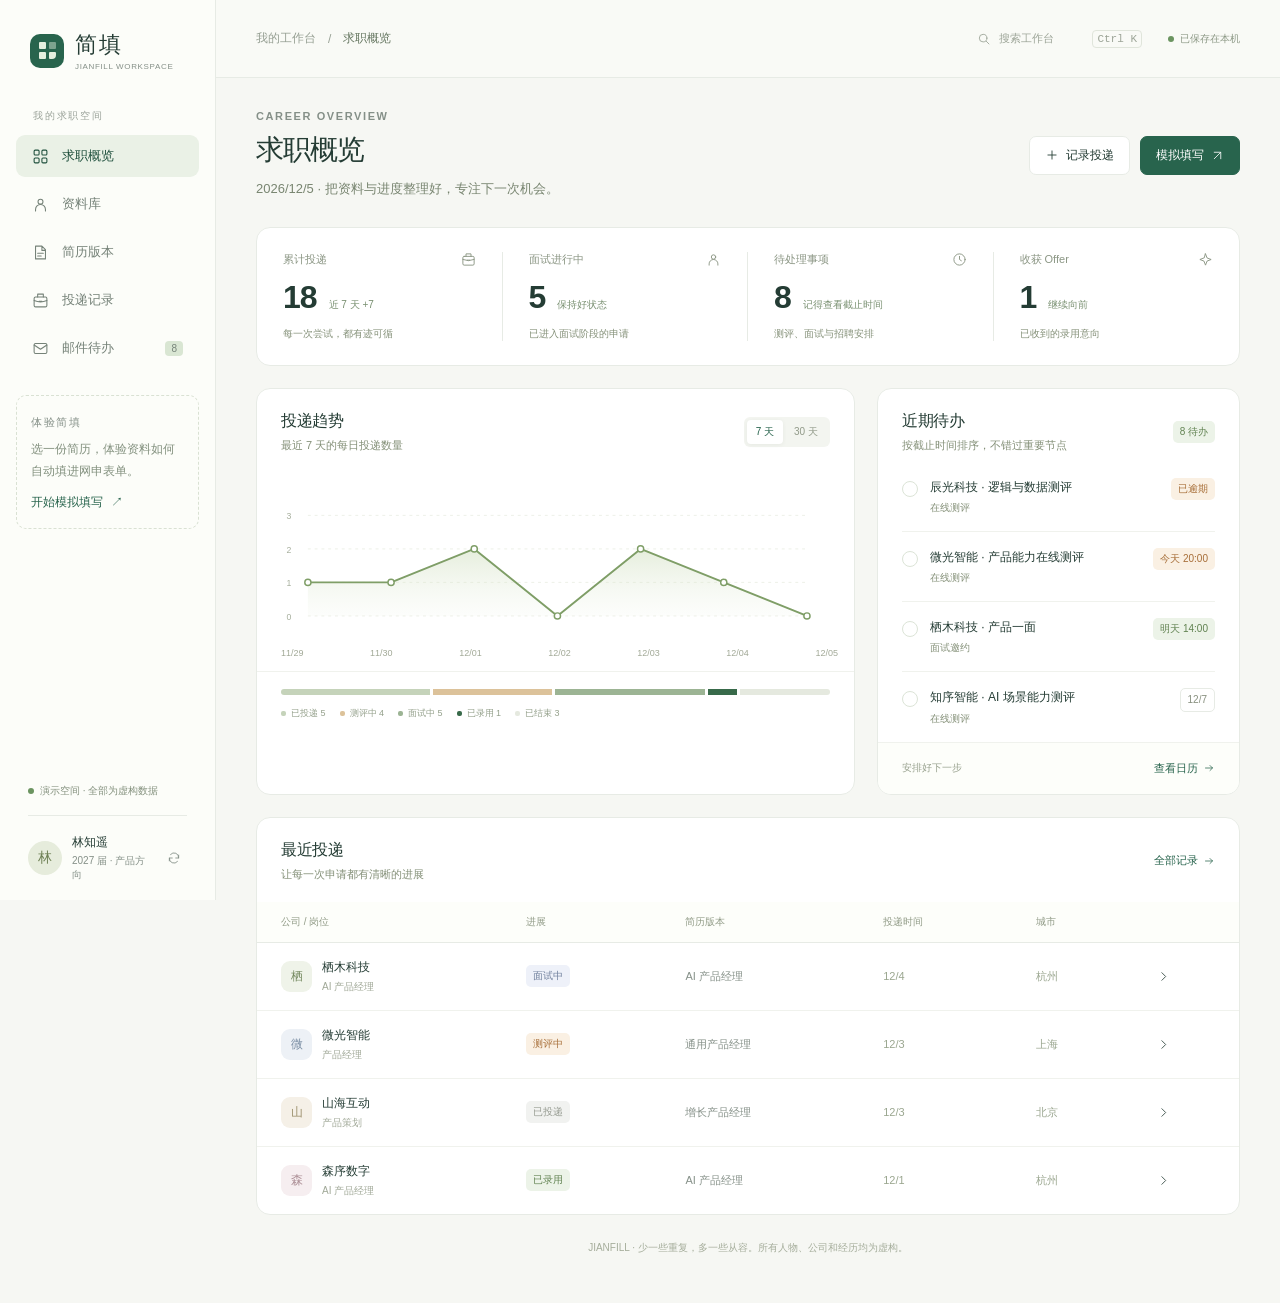
==== submission/index.html @ ad4cc91a "feat: add standalone mock job-search workspace" ====
<!doctype html>
<html lang="zh-CN">
<head>
<meta charset="utf-8">
<meta name="viewport" content="width=device-width, initial-scale=1">
<meta name="description" content="简填 · 求职工作台。独立运行的交互演示，内置虚构资料、简历版本、投递记录与邮件日历。">
<meta name="color-scheme" content="light">
<title>简填 · 求职工作台</title>
<style>
:root{--bg:#f6f7f3;--paper:#fff;--ink:#243c34;--muted:#859088;--line:#e7ebe5;--green:#28644d;--green-dark:#1d4e3b;--pale:#edf3ec;--orange:#a76e38;--orange-bg:#faf0e3;--red:#a35f53;--shadow:0 16px 64px #233d3210;--radius:14px;font-family:Inter,"Segoe UI","PingFang SC","Microsoft YaHei",sans-serif;color:var(--ink);font-size:14px;font-synthesis:none}
*{box-sizing:border-box}body{margin:0;background:var(--bg)}button,input,select,textarea{font:inherit;color:inherit}button,a,input,select,textarea{-webkit-tap-highlight-color:transparent}button{cursor:pointer}button:disabled{cursor:default;opacity:.5}button{border:0;background:none}a{color:var(--green)}button,input,select,textarea,a{outline-offset:4px}button:focus-visible,a:focus-visible{outline:2px solid var(--green)}input:focus,select:focus,textarea:focus{outline:2px solid #28644d30;border-color:var(--green)}input,textarea{min-width:0}svg{display:block;flex-shrink:0}button svg{pointer-events:none}::selection{background:#c9ddcd}button{transition:background .16s,color .16s,transform .16s}button:active:not(:disabled){transform:translateY(1px)}[hidden]{display:none!important}h1,h2,h3,p{margin:0}h1{font-size:28px;line-height:1.4;font-weight:650;letter-spacing:-1px}h2{font-size:16px;font-weight:650;letter-spacing:-.3px}h3{font-size:14px;font-weight:600}small{font-size:12px}.muted{color:var(--muted)}.mono{font-variant-numeric:tabular-nums}.flex{display:flex;align-items:center;gap:10px}.between{display:flex;align-items:center;justify-content:space-between;gap:16px}.stack{display:grid;gap:18px}.grow{flex:1;min-width:0}.truncate{overflow:hidden;text-overflow:ellipsis;white-space:nowrap}.eyebrow{font-size:11px;letter-spacing:1.6px;color:var(--muted);font-weight:600}.subcopy{font-size:13px;color:var(--muted);margin-top:8px;line-height:1.8}.sr-only{position:absolute;width:1px;height:1px;margin:-1px;padding:0;clip:rect(0,0,0,0);overflow:hidden;white-space:nowrap}.app{display:grid;grid-template-columns:216px minmax(0,1fr);min-height:100vh}
.sidebar{position:sticky;top:0;height:100vh;background:#fcfdf9;border-right:1px solid var(--line);padding:30px 16px 18px;display:flex;flex-direction:column;z-index:30}.brand{display:flex;align-items:center;gap:11px;padding:0 14px;color:var(--ink);text-decoration:none}.brandmark{height:34px;width:34px;border-radius:10px;display:grid;grid-template-columns:repeat(2,7px);grid-template-rows:repeat(2,7px);place-content:center;gap:3px;background:var(--green)}.brandmark i{border-radius:1px;background:#e5efdf}.brandmark i:nth-child(2){opacity:.45}.brandmark i:last-child{border-radius:1px 1px 4px 1px}.brand strong{font-size:22px;letter-spacing:2px}.brand small{font-size:10px;letter-spacing:1px;display:block;color:var(--muted);margin-top:2px}.workspace-label{padding:38px 17px 12px;font-size:10px;letter-spacing:1.8px;color:#9aA299}.nav{display:grid;gap:6px}.nav button{display:flex;align-items:center;gap:13px;padding:12px 16px;border-radius:9px;text-align:left;width:100%;color:#758278;font-size:13px}.nav button:hover{background:#f0f3ed;color:var(--ink)}.nav button.active{background:#eaf1e6;color:var(--green-dark);font-weight:600}.nav button .nav-count{margin-left:auto;font-size:10px;background:#d9e6d3;padding:2px 6px;border-radius:4px}.sidebar-demo{margin-top:26px;padding:17px 14px;border:1px dashed #d9e1d3;border-radius:10px}.sidebar-demo p{font-size:12px;line-height:1.8;color:#83917f;margin:9px 0 12px}.sidebar-demo button{font-size:12px;font-weight:600;padding:0;display:flex;align-items:center;gap:8px;color:var(--green)}.sidebar-foot{margin-top:auto;padding:24px 12px 0}.demo-label{font-size:10px;color:#84917e;display:flex;align-items:center;gap:6px}.dot{display:inline-block;width:6px;height:6px;border-radius:50%;background:#6b9460}.user{display:flex;align-items:center;gap:10px;padding-top:18px;margin-top:17px;border-top:1px solid var(--line)}.avatar{display:grid;place-items:center;background:#e6ecdc;color:#6e8054;font-weight:600;width:34px;height:34px;border-radius:50%;flex-shrink:0}.user strong{font-size:12px;display:block}.user small{font-size:10px;display:block;color:var(--muted);margin-top:3px}.reset-btn{color:var(--muted);padding:6px;margin-left:auto}
.main{min-width:0}.topbar{height:78px;border-bottom:1px solid var(--line);display:flex;align-items:center;justify-content:space-between;padding:0 40px;gap:20px;background:#fbfcf8aa}.breadcrumb{font-size:12px;color:#97a094;display:flex;gap:12px;align-items:center}.breadcrumb b{font-weight:500;color:#657660}.top-actions{display:flex;align-items:center;gap:20px}.search-trigger{display:flex;align-items:center;gap:8px;color:#9ca497;font-size:11px}.search-trigger kbd{border:1px solid #e0e5db;border-radius:4px;font:10px inherit;padding:2px 4px;margin-left:30px}.save-indicator{color:#8c9885;font-size:10px;display:flex;gap:6px;align-items:center}.mobile-menu{display:none;padding:7px}.content{max-width:1390px;margin:auto;padding:32px 40px 48px;min-width:0}.page-head{margin-bottom:26px}.page-head .eyebrow{margin-bottom:8px}.head-actions{display:flex;align-items:center;gap:10px;flex-wrap:wrap}.btn{display:inline-flex;align-items:center;justify-content:center;gap:7px;border:1px solid var(--line);border-radius:7px;padding:10px 15px;background:#fff;font-size:12px;font-weight:500;white-space:nowrap;line-height:1.4}.btn:hover{background:#f0f4ed;border-color:#d3decd}.btn.primary{background:var(--green);color:#fff;border-color:var(--green)}.btn.primary:hover{background:var(--green-dark)}.btn.soft{background:var(--pale);border-color:transparent;color:var(--green)}.btn.small{padding:7px 10px;font-size:11px}.btn.danger{color:var(--red)}.text-btn{font-size:11px;color:var(--green);display:inline-flex;align-items:center;gap:5px;padding:5px 0}.icon-btn{display:inline-flex;align-items:center;justify-content:center;width:30px;height:30px;border:1px solid var(--line);border-radius:7px;color:#869180;background:var(--paper)}.icon-btn:hover{background:var(--pale);color:var(--green)}.panel{background:var(--paper);border:1px solid var(--line);border-radius:var(--radius);min-width:0;overflow:hidden}.panel-head{display:flex;align-items:center;justify-content:space-between;gap:15px;padding:22px 24px 0}.panel-head p{font-size:11px;color:var(--muted);margin-top:6px}.section-label{font-size:11px;color:var(--muted);margin-bottom:10px}.badge{display:inline-flex;align-items:center;gap:5px;border-radius:5px;padding:4px 7px;font-size:10px;line-height:1.4;white-space:nowrap;background:#f1f3ef;color:#88907f}.badge.green{background:#ecf3e8;color:#618251}.badge.orange{background:var(--orange-bg);color:var(--orange)}.badge.blue{background:#eef1f9;color:#6e7e9b}.badge.gray{background:#f1f2f0;color:#969b91}.badge.outline{border:1px solid var(--line);background:transparent}.company-icon{width:31px;height:31px;display:grid;place-items:center;background:#eff3e9;border-radius:9px;font-size:12px;color:#71865c;flex-shrink:0;font-weight:600}.company-icon.blue{background:#edf1f6;color:#798da3}.company-icon.sand{background:#f5f0e7;color:#9d916e}.company-icon.pink{background:#f6eef0;color:#ab8d94}
.stats{display:grid;grid-template-columns:repeat(4,1fr);background:#fff;border:1px solid var(--line);border-radius:var(--radius);padding:24px 0;margin-bottom:22px}.stat{padding:0 26px;border-right:1px solid var(--line)}.stat:last-child{border:0}.stat{text-align:left}.stat:hover{background:#fafcf6}.stat-top{display:flex;justify-content:space-between;color:#8b9684;font-size:11px;align-items:center}.stat-value{display:flex;gap:12px;align-items:baseline;margin:13px 0 9px}.stat-value strong{font-size:32px;font-weight:550;letter-spacing:-1px;line-height:1.1;font-variant-numeric:tabular-nums}.stat-value span{font-size:10px;color:#7a9172}.stat-foot{font-size:10px;color:#9ba493}.dashboard-grid{display:grid;grid-template-columns:minmax(0,1.65fr) minmax(270px,1fr);gap:22px;margin-bottom:22px}.segmented{display:inline-flex;background:#f3f5f0;border-radius:6px;padding:3px;gap:2px}.segmented button{border-radius:4px;padding:5px 9px;font-size:10px;color:#919a89;display:flex;align-items:center;justify-content:center;gap:5px}.segmented button.active{background:#fff;color:var(--green);box-shadow:0 1px 4px #283f3010}.chart{padding:10px 18px 0;position:relative}.chart svg{width:100%;height:185px;overflow:visible}.chart-labels{display:flex;justify-content:space-between;font-size:9px;color:#a1a896;padding:0 16px 13px 24px}.pipeline{padding:17px 24px 20px;border-top:1px solid #f0f2ed}.pipeline-track{height:6px;display:flex;gap:3px;margin-bottom:12px;border-radius:4px;overflow:hidden}.pipeline-track button{min-width:4px;padding:0;transition:flex .3s}.pipeline-legend{display:flex;gap:14px;flex-wrap:wrap}.pipeline-legend button{display:flex;gap:5px;align-items:center;font-size:9px;color:#94a08b;padding:0}.pipeline-legend i{width:5px;height:5px;border-radius:2px}.task-list{padding:9px 24px 0}.task-row{padding:16px 0;display:flex;gap:12px;align-items:flex-start;border-bottom:1px solid #f0f2ed}.task-row:last-child{border-bottom:0}.task-check{border:1px solid #dce4d7;border-radius:50%;width:16px;height:16px;flex-shrink:0;margin-top:3px;display:grid;place-items:center;padding:0;font-size:10px;color:var(--green)}.task-check:hover{background:var(--pale);border-color:var(--green)}.task-check.done{background:#dfead9}.task-copy{flex:1;min-width:0;text-align:left;padding:0}.task-copy strong{font-size:12px;font-weight:500;display:block;line-height:1.6}.task-copy small{display:block;font-size:10px;color:#9ba390;margin-top:4px}.task-copy.done strong{text-decoration:line-through;color:#a0aa98}.task-footer{padding:13px 24px;border-top:1px solid #f0f2ed;display:flex;align-items:center;justify-content:space-between;background:#fdfefa;font-size:10px;color:#97a08d}.table-wrap{overflow-x:auto}table{width:100%;border-collapse:collapse;text-align:left;font-size:12px}th{font-size:10px;color:#919b87;font-weight:500;padding:13px 24px;background:#fdfefa;border-bottom:1px solid var(--line);white-space:nowrap}td{padding:16px 24px;border-bottom:1px solid #f0f2ed;white-space:nowrap}tr:last-child td{border:0}tbody tr{transition:background .15s}tbody tr[data-action]{cursor:pointer}tbody tr:hover{background:#fafcf6}td strong{font-size:12px;font-weight:500;display:block}td small{color:#a0a897;font-size:10px;display:block;margin-top:4px}.table-footer{padding:13px 24px;border-top:1px solid var(--line);font-size:10px;color:#9aa48f;display:flex;align-items:center;justify-content:space-between}.table-heading{padding-bottom:20px}.empty{padding:50px 20px;text-align:center;color:#94a08b;font-size:12px;line-height:1.9}.empty strong{display:block;color:#64775c;margin-bottom:8px;font-weight:500}.page-note{text-align:center;font-size:10px;color:#a5ad9b;margin-top:26px}
.filters{display:flex;align-items:center;gap:12px;flex-wrap:wrap;margin-bottom:20px}.field-input{border:1px solid var(--line);border-radius:7px;background:#fff;padding:10px 12px;font-size:12px;min-height:38px}.filters .query{flex:1;min-width:180px;max-width:340px}.tabbar{display:flex;gap:24px;border-bottom:1px solid var(--line);margin-bottom:24px;overflow-x:auto}.tabbar button{font-size:12px;white-space:nowrap;padding:2px 0 15px;color:#8a9781;position:relative}.tabbar button.active{color:var(--green);font-weight:600}.tabbar button.active:after{content:"";position:absolute;height:2px;background:var(--green);left:0;right:0;bottom:0}.profile-banner{display:flex;align-items:center;padding:26px 28px;gap:20px;margin-bottom:26px;background:linear-gradient(100deg,#eef3e8,#fbfcf8)}.avatar.large{width:66px;height:66px;font-size:24px;background:#dce7d0;color:#627e48}.profile-banner h2{font-size:20px}.profile-banner p{color:#8a9980;font-size:12px;margin-top:7px}.profile-badges{display:flex;gap:7px;margin-top:12px}.profile-columns{display:grid;grid-template-columns:repeat(2,minmax(0,1fr));gap:24px}.info-group{padding:24px 28px}.info-grid{display:grid;grid-template-columns:repeat(2,minmax(0,1fr));gap:24px 20px;margin-top:26px}.info-grid dt{font-size:10px;color:#96a08d;margin-bottom:7px}.info-grid dd{margin:0;font-size:12px;overflow-wrap:anywhere;line-height:1.7}.record{padding:24px 28px;border-bottom:1px solid var(--line)}.record:last-child{border:0}.record p{font-size:12px;line-height:1.9;color:#829077;margin-top:12px;white-space:pre-line}.record-meta{font-size:10px;color:#9aa58f;margin-top:7px;display:flex;gap:12px;flex-wrap:wrap}.record-actions{display:flex;gap:9px}.skills-grid{display:grid;grid-template-columns:1fr 1fr;gap:20px}.skill-line{display:flex;align-items:center;justify-content:space-between;padding:16px 24px;border-bottom:1px solid var(--line);font-size:12px}.skill-line:last-child{border:0}.skill-meter{display:flex;gap:3px}.skill-meter i{width:12px;height:4px;border-radius:2px;background:#eaf0e4}.skill-meter i.filled{background:#96b182}
.versions-layout{display:grid;grid-template-columns:250px minmax(0,1fr);gap:24px;align-items:start}.version-list{padding:9px}.version-item{padding:18px 15px;border-radius:9px;display:block;width:100%;text-align:left;margin-bottom:5px;border:1px solid transparent}.version-item.active{background:#f0f5eb;border-color:#dae6d0}.version-item:hover{background:#f6f8f2}.version-item h3{font-size:12px}.version-item p{font-size:10px;color:#94a185;margin-top:8px}.version-item .between{gap:8px}.version-footer{padding:16px 14px;font-size:10px;color:#9da891;line-height:1.9;border-top:1px solid var(--line);margin-top:7px}.resume-toolbar{padding:16px 22px;border-bottom:1px solid var(--line)}.resume-paper{padding:40px clamp(24px,5vw,64px);background:#fff;min-height:660px}.resume-paper h2{font-size:26px;letter-spacing:2px}.resume-contact{display:flex;gap:14px;flex-wrap:wrap;color:#94a087;font-size:10px;margin-top:12px;line-height:1.7}.resume-direction{font-size:12px;color:#61784f;margin-top:16px}.resume-section{margin-top:28px}.resume-section h3{font-size:12px;color:#547044;border-bottom:1px solid #dce6d4;padding-bottom:9px;margin-bottom:14px;letter-spacing:1px}.resume-section p{font-size:11px;line-height:1.95;color:#7c8c70;white-space:pre-line}.resume-entry{margin-bottom:18px}.resume-entry .between{font-size:11px;align-items:baseline}.resume-entry .between strong{font-weight:600}.resume-entry .between small{font-size:9px;color:#97a28b}.resume-entry p{margin-top:7px}.version-options{display:grid;gap:9px}.check-option{display:flex;align-items:center;gap:9px;padding:12px;border:1px solid var(--line);border-radius:7px;font-size:12px}.check-option input{accent-color:var(--green)}.board{display:grid;grid-template-columns:repeat(5,minmax(190px,1fr));gap:14px;overflow-x:auto;padding-bottom:10px}.board-column{border-radius:10px;background:#edf1e9;padding:13px;min-height:340px}.board-heading{display:flex;justify-content:space-between;align-items:center;font-size:11px;margin-bottom:15px;color:#778a68}.board-card{width:100%;display:block;text-align:left;background:#fff;border:1px solid var(--line);border-radius:9px;padding:16px;margin:0 0 10px;transition:transform .16s,box-shadow .16s}.board-card:hover{transform:translateY(-2px);box-shadow:0 5px 15px #29421f0c}.board-card h3{font-size:11px;margin:12px 0 7px}.board-card p{font-size:10px;color:#9aa88b;line-height:1.8}.board-card .between{font-size:9px;margin-top:14px;color:#a1ac95}
.calendar-layout{display:grid;grid-template-columns:minmax(0,1fr) 286px;align-items:stretch}.calendar-main{padding:24px;border-right:1px solid var(--line);min-width:0}.calendar-toolbar{margin-bottom:24px}.calendar-toolbar h2{font-size:17px;letter-spacing:.5px}.weekdays{display:grid;grid-template-columns:repeat(7,minmax(0,1fr));font-size:10px;color:#9aa58e;text-align:center;margin-bottom:10px}.calendar-grid{display:grid;grid-template-columns:repeat(7,minmax(0,1fr));border-top:1px solid var(--line);border-left:1px solid var(--line);border-radius:8px;overflow:hidden}.calendar-day{height:92px;border-right:1px solid var(--line);border-bottom:1px solid var(--line);padding:8px 6px;text-align:left;min-width:0;overflow:hidden;display:flex;flex-direction:column;gap:5px;background:#fff}.calendar-day:hover{background:#f8fbf3}.calendar-day.selected{background:#f0f5e9;box-shadow:inset 0 0 0 1px #abc29b}.calendar-day.outside{background:#fafbf8;color:#b9c1b0}.day-number{display:grid;place-items:center;font-size:10px;width:21px;height:21px;flex-shrink:0;align-self:flex-end}.calendar-day.today .day-number{border-radius:50%;background:var(--green);color:#fff}.day-event{font-size:9px;background:#edf3e6;color:#6d8758;padding:3px 4px;border-radius:3px;white-space:nowrap;overflow:hidden;text-overflow:ellipsis;width:100%;line-height:1.3}.day-event.orange{background:#faf1e4;color:#a98a60}.day-event.done{opacity:.45;text-decoration:line-through}.calendar-aside{padding:24px 20px;background:#fdfefa}.agenda-title{font-size:15px;margin-bottom:6px}.agenda-section{margin-top:25px}.todo-form{display:flex;gap:6px;margin-top:12px}.todo-form input{width:100%;font-size:11px;padding:9px;border:1px solid var(--line);border-radius:6px;background:#fff}.todo-row{display:flex;align-items:flex-start;gap:9px;padding:12px 0;border-bottom:1px solid var(--line);font-size:11px;line-height:1.8}.todo-row span{flex:1;padding-top:1px}.todo-row.completed span{text-decoration:line-through;color:#a9b19f}.todo-row .task-check{margin-top:4px}.todo-delete{color:#acb59f;padding:0 4px}.mail-list .task-row{padding:20px 24px}.mail-list .task-copy strong{font-size:13px}.mail-meta{margin-top:8px;display:flex;gap:12px;align-items:center}.mail-body{padding:20px;background:#f7f9f3;border:1px solid var(--line);border-radius:9px;font-size:12px;line-height:2;white-space:pre-line;color:#7d8c70}
.fill-layout{display:grid;grid-template-columns:280px minmax(0,1fr);gap:24px;align-items:start}.fill-controls{padding:24px;position:sticky;top:24px}.fill-controls h2{margin-bottom:20px}.fill-controls .field{margin-bottom:18px}.fill-controls .btn{width:100%;margin-bottom:10px}.fill-steps{display:grid;gap:20px;margin:22px 0}.fill-step{display:flex;gap:12px;align-items:center;font-size:11px;color:#99a58d}.step-icon{width:25px;height:25px;display:grid;place-items:center;border:1px solid #e0e7d9;border-radius:50%;font-size:10px;flex-shrink:0}.fill-step.active{color:var(--green)}.fill-step.active .step-icon{background:var(--green);color:#fff;border-color:var(--green)}.fill-step.complete .step-icon{background:var(--pale);border-color:#cee0c5;color:var(--green)}.fill-form{padding:28px}.form-grid{display:grid;grid-template-columns:repeat(2,minmax(0,1fr));gap:20px}.field{display:grid;gap:8px;min-width:0}.field>span,.field>label{font-size:11px;color:#859478}.field input,.field select,.field textarea{width:100%;border:1px solid #dfe6d8;border-radius:7px;background:#fff;padding:11px 12px;font-size:12px;transition:background .25s,border-color .25s;min-height:39px}.field textarea{resize:vertical;min-height:100px;line-height:1.8}.field.full{grid-column:1/-1}.field small{font-size:10px;color:#a2ad94}.fill-field.scanned input{border-color:#a9bc9b}.fill-field.filled input{background:#f0f6e8;border-color:#a5bd91;animation:field-flash .55s ease}.fill-field.manual input{background:#fffcf7;border-color:#d8c4a2}.form-section-title{padding-bottom:16px;border-bottom:1px solid var(--line);margin:28px 0 20px;font-size:12px;font-weight:600}.form-section-title:first-of-type{margin-top:22px}.fill-feedback{margin-top:20px;padding:15px;border-radius:8px;background:#f1f5eb;font-size:11px;line-height:1.9;color:#748a62}.fill-help{font-size:10px;color:#9da990;line-height:1.9;margin-top:18px}.checkbox-line{display:flex;gap:8px;align-items:center;font-size:11px;color:#8b997d;margin-bottom:20px}.checkbox-line input{accent-color:var(--green)}
dialog{padding:0;border:0;color:var(--ink);box-shadow:var(--shadow);background:#fff}dialog::backdrop{background:#172c2442;backdrop-filter:blur(3px)}.drawer{position:fixed;inset:0 0 0 auto;height:100dvh;max-height:100dvh;width:min(510px,100vw);max-width:100vw;margin:0;border-radius:16px 0 0 16px;animation:drawer-in .23s cubic-bezier(.2,.7,.2,1)}.drawer-inner{height:100%;display:flex;flex-direction:column}.drawer-head{padding:26px 28px;border-bottom:1px solid var(--line);display:flex;align-items:flex-start;justify-content:space-between;gap:18px;flex-shrink:0}.drawer-head h2{font-size:19px}.drawer-head p{font-size:11px;color:#98a58c;margin-top:7px;line-height:1.8}.drawer-body{padding:26px 28px;overflow-y:auto;flex:1}.drawer-body form{display:grid;gap:20px}.drawer-footer{padding:18px 28px;border-top:1px solid var(--line);background:#fcfdf9;display:flex;gap:10px;justify-content:flex-end;flex-shrink:0}.drawer-footer .danger{margin-right:auto}.modal{width:min(480px,calc(100vw - 36px));border-radius:16px;padding:30px;animation:fade-up .2s ease}.modal p{color:#8b9b7c;line-height:1.9;font-size:12px;margin:14px 0 24px}.modal .head-actions{justify-content:flex-end}.search-dialog{width:min(580px,calc(100vw - 32px));border-radius:14px;margin-top:15vh;overflow:hidden}.search-head{padding:18px 22px;border-bottom:1px solid var(--line);display:flex;align-items:center;gap:12px}.search-head input{border:0;outline:0;flex:1;background:none;font-size:14px;width:100%}.search-head kbd{font-size:10px;color:#9ba78e}.search-results{max-height:380px;overflow:auto;padding:8px}.search-result{display:flex;align-items:center;gap:13px;padding:13px 15px;border-radius:8px;width:100%;text-align:left}.search-result:hover{background:var(--pale)}.search-result small{font-size:10px;color:#9ca88e;display:block;margin-top:4px}.search-result strong{font-size:12px;font-weight:500}.toast{position:fixed;bottom:28px;left:calc(50% + 108px);transform:translate(-50%,15px);background:#254b38;color:#f0f5e8;padding:13px 20px;border-radius:9px;font-size:12px;display:flex;align-items:center;gap:22px;box-shadow:0 5px 30px #294c3220;z-index:100;opacity:0;pointer-events:none;transition:transform .2s,opacity .2s;max-width:calc(100vw - 40px)}.toast.show{transform:translate(-50%,0);opacity:1;pointer-events:auto}.toast button{font-size:11px;color:#d5e7b9;white-space:nowrap;padding:0}.view-enter{animation:fade-up .26s ease both}.sidebar-shade{display:none}.spacer{height:20px}.detail-summary{display:grid;grid-template-columns:1fr 1fr;gap:20px;margin-bottom:25px;font-size:12px}.detail-summary small{display:block;color:#9ca88e;font-size:10px;margin-bottom:7px}.timeline{border-left:1px solid #dfe8d6;margin:20px 0 8px 5px;padding:0 0 0 20px}.timeline p{position:relative;margin:0 0 20px;font-size:12px;line-height:1.7}.timeline p:before{content:"";position:absolute;left:-24px;top:6px;width:7px;height:7px;border:1px solid #b5c5a5;border-radius:50%;background:#f3f8ed}.timeline small{display:block;font-size:10px;color:#a2ad95;margin-top:4px}.motion-line{stroke-dasharray:1200;stroke-dashoffset:1200;animation:draw-line 1.2s .1s ease forwards}@keyframes draw-line{to{stroke-dashoffset:0}}@keyframes fade-up{from{opacity:0;transform:translateY(7px)}to{opacity:1;transform:translateY(0)}}@keyframes drawer-in{from{opacity:.4;transform:translateX(40px)}to{opacity:1;transform:translateX(0)}}@keyframes field-flash{0%,100%{box-shadow:none}40%{box-shadow:0 0 0 4px #cddfb244}}
.brand small{font-size:8px;white-space:nowrap;letter-spacing:.65px}.fill-field.filled textarea{background:#f0f6e8;border-color:#a5bd91;animation:field-flash .55s ease}.fill-field.scanned textarea{border-color:#a9bc9b}.subcopy{color:#788570}.stat-foot,.panel-head p,.task-copy small,.table-footer,.record-meta,.info-grid dt{color:#849078}
@media(min-width:1500px){.content{padding-top:40px}.chart svg{height:208px}.calendar-day{height:107px}.dashboard-grid{grid-template-columns:minmax(0,1.75fr) minmax(310px,1fr)}}
@media(max-width:1150px){.app{grid-template-columns:190px minmax(0,1fr)}.sidebar{padding-inline:12px}.content{padding:28px 26px 40px}.topbar{padding-inline:26px}.dashboard-grid{grid-template-columns:minmax(0,1.3fr) minmax(260px,1fr);gap:16px}.stat{padding:0 20px}td,th{padding-inline:18px}.calendar-layout{grid-template-columns:minmax(0,1fr) 240px}.calendar-main{padding:20px 16px}.calendar-day{height:83px}.calendar-aside{padding:20px 16px}.fill-layout{grid-template-columns:240px minmax(0,1fr)}.fill-controls{padding:20px}.versions-layout{grid-template-columns:215px minmax(0,1fr)}.toast{left:calc(50% + 95px)}}
@media(max-width:940px){.dashboard-grid{grid-template-columns:1fr}.chart svg{height:200px}.task-list{display:grid;grid-template-columns:1fr 1fr;column-gap:28px}.task-row:nth-last-child(2){border-bottom:0}.stats .stat{padding-inline:16px}.stat-top{font-size:10px}.stat-top svg{display:none}.top-actions{gap:12px}.search-trigger kbd{display:none}.calendar-layout{grid-template-columns:1fr}.calendar-main{border-right:0;border-bottom:1px solid var(--line)}.calendar-aside{display:grid;grid-template-columns:1fr 1fr;gap:20px}.calendar-aside>div:first-child{grid-column:1/-1}.agenda-section{margin-top:0}.profile-columns{gap:16px}.info-group{padding:22px}.versions-layout{grid-template-columns:190px minmax(0,1fr);gap:16px}.resume-paper{padding:28px 24px}.fill-layout{grid-template-columns:1fr}.fill-controls{position:static;display:grid;grid-template-columns:1fr 1fr;gap:0 25px}.fill-controls h2{grid-column:1/-1}.fill-controls .field{grid-column:1}.fill-steps{grid-column:2;grid-row:2/5;margin:0;align-content:center}.fill-controls .fill-help,.fill-controls .fill-feedback{grid-column:1/-1}.fill-controls .checkbox-line{grid-column:1}}
@media(max-width:720px){.app{display:block}.sidebar{position:fixed;left:0;top:0;width:220px;transform:translateX(-100%);transition:transform .2s;box-shadow:var(--shadow);height:100dvh}.sidebar.open{transform:translateX(0)}.sidebar-shade.open{display:block;position:fixed;inset:0;background:#1e352d42;z-index:25;backdrop-filter:blur(2px)}.mobile-menu{display:block}.topbar{height:62px;padding:0 18px;gap:10px}.breadcrumb{flex:1;gap:8px;font-size:10px}.breadcrumb>span:first-child{display:none}.search-trigger>span{display:none}.save-indicator{font-size:9px}.content{padding:24px 18px 36px}.page-head{align-items:flex-start;flex-wrap:wrap;gap:17px;margin-bottom:22px}h1{font-size:24px}.page-head .eyebrow{font-size:9px}.subcopy{font-size:11px}.btn{padding:9px 12px;font-size:11px}.page-head .head-actions{gap:7px}.stats{grid-template-columns:1fr 1fr;padding:0;margin-bottom:18px}.stat{padding:20px!important}.stat:nth-child(2){border-right:0}.stat:nth-child(-n+2){border-bottom:1px solid var(--line)}.stat-value strong{font-size:30px}.stat-top svg{display:block}.stat-foot{font-size:9px}.dashboard-grid{gap:18px;margin-bottom:18px}.panel-head{padding:20px 18px 0}.panel-head h2{font-size:14px}.pipeline{padding:15px 18px}.pipeline-legend{gap:12px}.task-list{display:block;padding:6px 18px 0}.task-row:nth-last-child(2){border-bottom:1px solid #f0f2ed}.task-footer{padding-inline:18px}.table-heading{padding-bottom:18px}td,th{padding:14px 18px}.table-footer{padding-inline:18px}.table-responsive-hide{display:none}.profile-columns{grid-template-columns:1fr}.profile-banner{padding:22px 20px;gap:15px}.profile-banner h2{font-size:18px}.profile-banner p{font-size:10px}.profile-banner .btn{margin-left:auto}.avatar.large{width:50px;height:50px;font-size:20px}.profile-badges .badge:last-child{display:none}.tabbar{gap:23px;margin-bottom:18px}.info-group{padding:22px}.info-grid{gap:20px 14px}.record{padding:22px}.record>.between{align-items:flex-start}.record-actions{gap:5px}.skills-grid{grid-template-columns:1fr}.versions-layout{grid-template-columns:1fr}.version-list{display:flex;overflow-x:auto;gap:6px;padding:9px}.version-item{min-width:180px;margin:0}.version-footer{display:none}.resume-paper{padding:30px 24px;min-height:auto}.resume-entry .between{flex-wrap:wrap;gap:4px}.filters{gap:9px}.filters .query{max-width:none;width:100%}.filters .field-input{font-size:11px}.filters .segmented{margin-left:auto}.calendar-main{padding:20px 12px}.calendar-day{height:81px;padding:5px 3px;gap:4px}.day-event{font-size:8px;padding:3px}.calendar-toolbar{margin-bottom:20px}.calendar-toolbar h2{font-size:15px}.calendar-aside{padding:22px 18px;gap:22px;grid-template-columns:1fr}.calendar-aside>div:first-child{grid-column:auto}.fill-controls{gap:0 15px;padding:20px}.fill-form{padding:22px 18px}.form-grid{gap:18px 14px}.field input,.field select{padding:10px}.fill-steps{gap:17px}.fill-step{font-size:10px;gap:8px}.fill-help{font-size:9px}.toast{left:50%;bottom:20px;width:max-content;font-size:11px}.drawer-body{padding:24px}.drawer-head{padding:24px}.drawer-footer{padding:18px 24px}.drawer-head h2{font-size:18px}.mail-meta{flex-wrap:wrap;gap:7px}.mail-list .task-row{padding:20px 18px}.board{grid-template-columns:repeat(5,205px)}.search-dialog{margin-top:10vh}.search-trigger{padding:6px}.resume-toolbar{padding:15px 18px}}
@media(prefers-reduced-motion:reduce){*,*:before,*:after{animation:none!important;transition:none!important;scroll-behavior:auto!important}.motion-line{stroke-dashoffset:0}}
</style>
</head>
<body>
<div class="app">
  <div class="sidebar-shade" id="sidebarShade" data-action="close-menu"></div>
  <aside class="sidebar" id="sidebar" aria-label="工作台导航">
    <a class="brand" href="#overview" aria-label="简填首页"><span class="brandmark" aria-hidden="true"><i></i><i></i><i></i><i></i></span><span><strong>简填</strong><small>JIANFILL WORKSPACE</small></span></a>
    <div class="workspace-label">我的求职空间</div>
    <nav class="nav" id="nav"></nav>
    <div class="sidebar-demo"><span class="eyebrow">体验简填</span><p>选一份简历，体验资料如何<br>自动填进网申表单。</p><button data-action="navigate" data-view="simulation">开始模拟填写 <span aria-hidden="true">↗</span></button></div>
    <div class="sidebar-foot"><div class="demo-label"><span class="dot"></span>演示空间 · 全部为虚构数据</div><div class="user"><span class="avatar" aria-hidden="true">林</span><div><strong id="sidebarName">林知遥</strong><small>2027 届 · 产品方向</small></div><button class="reset-btn" data-action="reset" title="恢复演示数据" aria-label="恢复演示数据" id="resetIcon"></button></div></div>
  </aside>
  <main class="main">
    <header class="topbar"><button class="mobile-menu" data-action="open-menu" aria-label="展开导航" id="menuIcon"></button><div class="breadcrumb"><span>我的工作台</span><span aria-hidden="true">/</span><b id="breadcrumb">求职概览</b></div><div class="top-actions"><button class="search-trigger" data-action="search" id="searchTrigger"></button><span class="save-indicator" id="saveIndicator"><span class="dot"></span>已保存在本机</span></div></header>
    <div class="content" id="content"></div>
  </main>
</div>
<dialog class="drawer" id="drawer" aria-labelledby="drawerTitle"><div class="drawer-inner" id="drawerInner"></div></dialog>
<dialog class="modal" id="confirmDialog" aria-labelledby="confirmTitle"><h2 id="confirmTitle">恢复演示数据？</h2><p>将清除这个演示网页中的修改，恢复最初的虚构资料、投递记录和待办。其他网页和插件的数据不受影响。</p><div class="head-actions"><button class="btn" data-action="cancel-reset">保留修改</button><button class="btn primary" data-action="confirm-reset">恢复演示数据</button></div></dialog>
<dialog class="search-dialog" id="searchDialog" aria-label="搜索工作台"><div class="search-head"><span id="searchDialogIcon"></span><input id="globalSearch" aria-label="搜索公司、岗位或简历" placeholder="搜索公司、岗位或简历…" autocomplete="off"><kbd>ESC</kbd></div><div class="search-results" id="searchResults"></div></dialog>
<div class="toast" id="toast" role="status" aria-live="polite"><span id="toastMessage"></span><button id="undoButton" data-action="undo" hidden>撤销</button></div>
<!-- Core and UI scripts are intentionally inline so this file works without a server. -->
<script id="demo-core">
"use strict";
const Demo = (() => {
  const STAGES = ["已投递", "测评中", "面试中", "已录用", "已结束"];
  const clone = value => JSON.parse(JSON.stringify(value));
  const esc = value => String(value ?? "").replace(/[&<>"']/g, character => ({"&":"&amp;","<":"&lt;",">":"&gt;",'"':"&quot;","'":"&#39;"}[character]));
  function dayKey(value = new Date()) {
    const date = value instanceof Date ? value : new Date(`${value}T12:00:00`);
    return `${date.getFullYear()}-${String(date.getMonth()+1).padStart(2,"0")}-${String(date.getDate()).padStart(2,"0")}`;
  }
  function offsetDay(value, offset) {
    const date = new Date(`${dayKey(value)}T12:00:00`);
    date.setDate(date.getDate() + offset);
    return dayKey(date);
  }
  function makeSeed(now = new Date()) {
    const today = dayKey(now);
    const personal = {
      name:"林知遥",englishName:"Zhiyao Lin",gender:"女",birthDate:"2004-03-16",phone:"138****2468",email:"zhiyao.lin@example.com",
      currentCity:"杭州",graduationYear:"2027",expectedRole:"产品经理 / AI 产品经理",expectedCity:"杭州、上海",availableDate:"2027-07-01",
      nationality:"中国",identityType:"居民身份证",identityNumber:"仅演示字段，不提供证件号码",address:"示例市 · 示例城区",nativePlace:"浙江",politics:"群众",
      internshipStartDate:"2026-11-01",internshipDuration:"6 个月",availableDays:"每周 5 天",jobType:"校招全职",willingRelocate:"是",
      portfolioUrl:"https://example.com/portfolio",specialty:"把复杂问题拆解成清晰、可验证的产品方案。",customFields:[{name:"偏好团队",value:"重视用户研究与快速验证的产品团队",alias:"理想团队 / 团队偏好"}]
    };
    const education = [
      {id:"edu1",school:"澄川大学",college:"信息管理学院",major:"信息管理与信息系统",level:"本科",degree:"管理学学士",type:"全日制",start:"2023-09",end:"2027-06",city:"杭州",gpa:"3.78 / 4.00",rank:"前 10%",courses:"用户体验设计、数据分析、管理信息系统",research:"人机交互与智能产品",description:"完成用户研究、统计分析与产品设计课程，参与校园数字服务创新计划。"},
      {id:"edu2",school:"远岚创新学院",college:"产品设计中心",major:"交互设计与产品创新",level:"交流项目",degree:"结业",type:"短期交流",start:"2025-07",end:"2025-08",city:"上海",gpa:"优秀",rank:"—",courses:"设计思维、原型验证",research:"服务设计",description:"以校园生活场景为课题，完成从访谈、洞察到交互原型的完整研究。"}
    ];
    const work = [
      {id:"work1",company:"星屿智能（虚构）",role:"AI 产品实习生",department:"智能工具产品组",city:"杭州",start:"2026-03",end:"2026-08",description:"参与知识助手的需求梳理与体验优化，整理 26 场用户访谈，建立问题优先级与需求追踪表。\n设计问答反馈与引用溯源流程，组织 3 轮原型测试，推动高频问题解决率提升。",result:"示例成果：关键任务完成率由 68% 提升至 82%。"},
      {id:"work2",company:"青禾数字（虚构）",role:"产品运营实习生",department:"用户增长组",city:"上海",start:"2025-07",end:"2025-11",description:"围绕新用户激活漏斗分析流失原因，协同产品与设计优化新手引导。\n搭建活动效果复盘模板，跟踪触达、激活与次周留存指标。",result:"示例成果：新手引导完成率提升 12 个百分点。"}
    ];
    const projects = [
      {id:"project1",name:"拾页 · AI 阅读助手",role:"产品负责人",start:"2026-01",end:"2026-05",description:"面向长文阅读场景，设计摘要、重点问答与来源引用功能。完成需求调研、信息架构和交互原型，组织小范围试用。",result:"示例成果：完成 2 轮可用性测试，核心阅读任务耗时降低 31%。",link:"https://example.com/projects/reading"},
      {id:"project2",name:"校园闲置物品交换计划",role:"产品与用户研究",start:"2025-03",end:"2025-06",description:"访谈校内用户并梳理发布、搜索和线下交接流程，设计校园身份提示与交换状态管理。",result:"示例成果：原型测试中，物品发布流程由 7 步缩短为 4 步。",link:"https://example.com/projects/campus"},
      {id:"project3",name:"步迹 · 习惯养成小工具",role:"独立产品设计",start:"2025-10",end:"2025-12",description:"以低负担记录为目标，设计每日打卡、目标分解和周复盘，使用行为数据分析优化提醒策略。",result:"示例成果：连续两周完成记录的测试用户占比达到 64%。",link:"https://example.com/projects/habits"}
    ];
    const skills = [{id:"skill1",name:"产品需求与原型",level:"熟练",score:4,description:"需求拆解、PRD、Figma 交互原型"},{id:"skill2",name:"用户研究",level:"熟练",score:4,description:"访谈、问卷、可用性测试"},{id:"skill3",name:"数据分析",level:"熟练",score:4,description:"SQL、Excel、基础 Python"},{id:"skill4",name:"AI 产品设计",level:"掌握",score:3,description:"提示词设计、评估集、交互反馈"}];
    const awards = [{id:"award1",name:"校级创新项目优秀奖",issuer:"澄川大学",date:"2026-05",level:"校级",description:"校园数字服务创新项目"},{id:"award2",name:"年度学业奖学金",issuer:"澄川大学",date:"2025-11",level:"一等奖",description:"综合学业表现优秀"}];
    const versions = [
      {id:"v1",name:"AI 产品经理",direction:"AI 工具 / 智能应用",summary:"信息管理专业 2027 届应届生，具备 AI 工具产品与用户研究实践。关注从真实使用场景出发，通过快速验证和清晰的反馈设计改善产品体验。",workIds:["work1","work2"],projectIds:["project1","project2"],notes:"重点突出 AI 场景理解、用户反馈闭环与评估意识。",updatedAt:today},
      {id:"v2",name:"通用产品经理",direction:"平台产品 / 用户体验",summary:"具备需求分析、用户研究、原型设计和跨角色沟通经验，能够把复杂业务拆解成可执行的产品方案，并持续验证结果。",workIds:["work1","work2"],projectIds:["project2","project1"],notes:"优先展示完整的需求到验证过程。",updatedAt:offsetDay(today,-2)},
      {id:"v3",name:"增长产品经理",direction:"用户增长 / 数据分析",summary:"关注用户激活与留存，具备漏斗分析、活动复盘和产品实验经验，习惯以数据和用户观察共同支持产品决策。",workIds:["work2"],projectIds:["project3","project2"],notes:"优先展示指标口径、分析方法与实验结果。",updatedAt:offsetDay(today,-4)}
    ];
    const companyNames = ["栖木科技","微光智能","山海互动","森序数字","远洲网络","青柠科技","知序智能","浮岛科技","新叶信息","漫川互联","辰光科技","禾川数字","序章智能","云笺科技","竹间互动","向野科技","白屿网络","拾光数字"];
    const stages = ["面试中","测评中","已投递","已录用","面试中","已投递","测评中","面试中","已结束","已投递","测评中","已结束","面试中","已投递","已结束","测评中","面试中","已投递"];
    const offsets = [-1,-2,-2,-4,-4,-5,-6,-7,-8,-9,-11,-13,-14,-16,-19,-21,-24,-27];
    const applications = companyNames.map((company,index) => ({id:`app${index+1}`,company,role:["AI 产品经理","产品经理","产品策划"][index%3],city:["杭州","上海","北京"][index%3],stage:stages[index],date:offsetDay(today,offsets[index]),versionId:["v1","v2","v3"][index%3],source:["官网校招","校园招聘","内推"][index%3],note:index===0?"准备用户研究与 AI 产品项目案例。":"",history:[{stage:"已投递",date:offsetDay(today,offsets[index])},...(stages[index]!=="已投递"?[{stage:stages[index],date:offsetDay(today,Math.min(offsets[index]+1,-1))}]:[])]}));
    const taskDefinitions = [[0,"产品一面","面试邀约",1,"14:00"],[1,"产品能力在线测评","在线测评",0,"20:00"],[4,"业务复试","面试邀约",3,"10:30"],[6,"AI 场景能力测评","在线测评",2,"18:00"],[7,"产品案例交流","面试邀约",5,"15:00"],[10,"逻辑与数据测评","在线测评",-1,"23:00"],[12,"AI 视频面试","AI 面试",4,"19:00"],[15,"综合能力测评","在线测评",7,"21:00"],[3,"录用意向沟通","面试邀约",-2,"14:00"],[8,"产品基础测评","在线测评",-4,"18:00"]];
    const tasks = taskDefinitions.map(([appIndex,title,category,offset,time],index) => ({id:`task${index+1}`,applicationId:applications[appIndex].id,company:applications[appIndex].company,title,category,date:offsetDay(today,offset),time,completed:index>7,note:"",receivedAt:offsetDay(today,Math.min(offset-2,-1)),body:`林知遥同学：\n\n你好！感谢你关注${applications[appIndex].company}的${applications[appIndex].role}岗位，现邀请你参加${title}。\n\n${category.includes("面试")?"沟通时间":"请于以下时间前完成"}：${offsetDay(today,offset)} ${time}\n请提前准备相关项目材料。若需调整安排，请通过原渠道联系招聘团队。\n\n${applications[appIndex].company} · 校园招聘组\n（以上为虚构演示邮件，不包含真实邀请或跳转链接。）`}));
    return {personal,education,work,projects,skills,awards,versions,applications,tasks,todos:[{id:"todo1",date:today,text:"复盘 AI 阅读助手的产品设计取舍",completed:false},{id:"todo2",date:today,text:"更新通用产品版简历的项目描述",completed:true},{id:"todo3",date:offsetDay(today,1),text:"准备一面自我介绍与项目案例",completed:false}]};
  }
  function validState(value) {
    if (!value || typeof value!=="object" || !value.personal || !["name","currentCity","expectedRole","graduationYear","email","phone"].every(key=>typeof value.personal[key]==="string") || value.personal.name.length>80 || !Array.isArray(value.personal.customFields)) return false;
    const shapes = {education:["school","major","start","end","description"],work:["company","role","start","end","description"],projects:["name","role","start","end","description"],skills:["name","level","description"],awards:["name","issuer","date","description"],versions:["name","direction","summary","notes","updatedAt"],applications:["company","role","stage","date","versionId","city","note"],tasks:["applicationId","company","title","category","date","time","note","body"],todos:["date","text"]};
    for (const [key,fields] of Object.entries(shapes)) {
      if (!Array.isArray(value[key]) || value[key].length>1000 || new Set(value[key].map(item=>item?.id)).size!==value[key].length) return false;
      if (value[key].some(item=>!item || typeof item.id!=="string" || !fields.every(field=>typeof item[field]==="string" && item[field].length<=20000))) return false;
    }
    if (!value.versions.length) return false;
    if (value.applications.some(item=>!STAGES.includes(item.stage) || !value.versions.some(version=>version.id===item.versionId) || !Array.isArray(item.history) || item.history.some(event=>typeof event?.date!=="string" || !STAGES.includes(event?.stage)))) return false;
    if (value.tasks.some(task=>typeof task.completed!=="boolean" || !value.applications.some(app=>app.id===task.applicationId)) || value.todos.some(todo=>typeof todo.completed!=="boolean")) return false;
    if (value.versions.some(version=>!["workIds","projectIds"].every(key=>Array.isArray(version[key]) && version[key].every(id=>value[key==="workIds"?"work":"projects"].some(record=>record.id===id))))) return false;
    const datePattern = /^\d{4}-\d{2}-\d{2}$/;
    if (value.applications.some(app=>!datePattern.test(app.date)) || value.tasks.some(task=>!datePattern.test(task.date)||!/^([01]\d|2[0-3]):[0-5]\d$/.test(task.time)) || value.todos.some(todo=>!datePattern.test(todo.date))) return false;
    return Object.values(value.personal).every(item=>typeof item==="string" ? item.length<=20000 : Array.isArray(item) && item.every(field=>field && [field.name,field.value,field.alias].every(text=>typeof text==="string" && text.length<=20000)));
  }
  function filterApplications(state,query="",stage="") {
    const text = query.trim().toLocaleLowerCase("zh-CN");
    return state.applications.filter(item=>(!stage || item.stage===stage) && (!text || `${item.company} ${item.role} ${item.city}`.toLocaleLowerCase("zh-CN").includes(text))).sort((a,b)=>b.date.localeCompare(a.date));
  }
  function metrics(state,today=dayKey()) {
    const counts = Object.fromEntries(STAGES.map(stage=>[stage,state.applications.filter(item=>item.stage===stage).length]));
    return {total:state.applications.length,interviews:counts["面试中"],offers:counts["已录用"],pending:state.tasks.filter(task=>!task.completed).length,week:state.applications.filter(item=>item.date>=offsetDay(today,-6)&&item.date<=today).length,counts};
  }
  function fillValues(state,versionId) {
    const version=state.versions.find(item=>item.id===versionId) || state.versions[0];
    const education=state.education.find(item=>item.level==="本科") || state.education[0];
    const work=state.work.find(item=>item.id===version.workIds[0]);
    const project=state.projects.find(item=>item.id===version.projectIds[0]);
    return {name:state.personal.name,phone:state.personal.phone,email:state.personal.email,city:state.personal.currentCity,school:education?.school||"",major:education?.major||"",graduation:education?.end||"",role:version.name,company:work?.company||"",workRole:work?.role||"",project:project?.name||"",summary:version.summary};
  }
  function planFill(current,values,overwrite=false) {
    return Object.entries(current).map(([key,value])=>({key,previous:value,value:values[key]||"",status:!values[key]?"manual":String(value).trim()&&!overwrite?"skipped":"filled"}));
  }
  function csv(state,applications=state.applications) {
    const quote = value => { const text=String(value??""); return `"${(/^[\s]*[=+\-@\t\r]/.test(text)?"'":"")+text.replace(/"/g,'""')}"`; };
    return "\ufeff"+[["公司","岗位","城市","进展","投递日期","简历版本"],...applications.map(item=>[item.company,item.role,item.city,item.stage,item.date,state.versions.find(version=>version.id===item.versionId)?.name||"—"])].map(row=>row.map(quote).join(",")).join("\r\n");
  }
  return {STAGES,clone,esc,dayKey,offsetDay,makeSeed,validState,filterApplications,metrics,fillValues,planFill,csv};
})();
</script>
<script id="demo-ui">
(() => {
"use strict";
const {esc,clone,dayKey,offsetDay,STAGES}=Demo;
const $=selector=>document.querySelector(selector);
const STORAGE_KEY="jianfill.submission.workspace";
const today=dayKey();
const names={overview:"求职概览",profile:"资料库",versions:"简历版本",applications:"投递记录",mail:"邮件待办",simulation:"模拟填写"};
const paths={home:'<rect x="3" y="3" width="7" height="7" rx="1.5"/><rect x="14" y="3" width="7" height="7" rx="1.5"/><rect x="3" y="14" width="7" height="7" rx="1.5"/><rect x="14" y="14" width="7" height="7" rx="1.5"/>',user:'<circle cx="12" cy="8" r="3.5"/><path d="M5 21v-2a7 7 0 0 1 14 0v2"/>',file:'<path d="M14 3H5v18h14V8zM14 3v6h5M8 13h8M8 17h5"/>',briefcase:'<rect x="3" y="7" width="18" height="14" rx="2"/><path d="M8 7V3h8v4M3 12a22 22 0 0 0 18 0M10 13h4"/>',mail:'<rect x="3" y="5" width="18" height="14" rx="2"/><path d="m3 7 9 6 9-6"/>',search:'<circle cx="10.5" cy="10.5" r="6.5"/><path d="m16 16 4.5 4.5"/>',arrow:'<path d="M5 12h14m-5-5 5 5-5 5"/>',arrowUp:'<path d="M6 18 18 6M6 6h12v12"/>',plus:'<path d="M12 5v14M5 12h14"/>',chevron:'<path d="m9 5 7 7-7 7"/>',left:'<path d="m15 5-7 7 7 7"/>',check:'<path d="m5 12 4 4L19 6"/>',close:'<path d="m6 6 12 12M18 6 6 18"/>',clock:'<circle cx="12" cy="12" r="9"/><path d="M12 7v5l3 2"/>',calendar:'<rect x="3" y="5" width="18" height="16" rx="2"/><path d="M7 3v4M17 3v4M3 11h18M7 15h2M13 15h2"/>',download:'<path d="M12 3v12m-4-4 4 4 4-4M4 16v5h16v-5"/>',refresh:'<path d="M20 7v5h-5M4 17v-5h5M6 6a8 8 0 0 1 14 6M4 12a8 8 0 0 0 14 6"/>',menu:'<path d="M4 6h16M4 12h16M4 18h16"/>',edit:'<path d="m15 4 5 5M4 20l5-1L21 7l-5-5L4 14z"/>',list:'<path d="M8 6h12M8 12h12M8 18h12M3 6h1M3 12h1M3 18h1"/>',board:'<rect x="3" y="4" width="5" height="16" rx="1"/><rect x="10" y="4" width="5" height="11" rx="1"/><rect x="17" y="4" width="4" height="14" rx="1"/>',spark:'<path d="m12 3 2.5 6.5L21 12l-6.5 2.5L12 21l-2.5-6.5L3 12l6.5-2.5z"/>',cap:'<path d="m2 9 10-5 10 5-10 5zM6 11v6a12 12 0 0 0 12 0v-6M22 9v8"/>',target:'<circle cx="12" cy="12" r="9"/><circle cx="12" cy="12" r="5"/><circle cx="12" cy="12" r="1"/>'};
function icon(name,size=17){return `<svg width="${size}" height="${size}" viewBox="0 0 24 24" fill="none" stroke="currentColor" stroke-width="1.5" stroke-linecap="round" stroke-linejoin="round" aria-hidden="true">${paths[name]||paths.file}</svg>`;}
let persistence=true,storageWarning="";
let state=Demo.makeSeed();
try{const stored=localStorage.getItem(STORAGE_KEY);if(stored){const candidate=JSON.parse(stored);if(Demo.validState(candidate))state=candidate;else storageWarning="本地数据格式异常，已载入示例；原存档会在你下次保存时替换。";}}catch{persistence=false;storageWarning="浏览器限制了本地存储。本次仍可体验，修改会在关闭后丢失。";}
let view=Object.hasOwn(names,location.hash.slice(1))?location.hash.slice(1):"overview";
let profileTab="basic",activeVersion=state.versions[0].id,appQuery="",appStage="",appMode="list",mailMode="calendar",mailQuery="",mailStatus="pending",trendDays=7;
let calendarMonth=new Date(`${today.slice(0,7)}-01T12:00:00`),selectedDay=today,undoSnapshot=null,toastTimer=null,fillRun=0,fillSnapshot=null,fillStage=0;
let fillSession=null;
const tones=["","blue","sand","pink"];
function newId(prefix){return `${prefix}-${globalThis.crypto?.randomUUID?.()||`${Date.now()}-${Math.random().toString(36).slice(2)}`}`;}
function dateText(value,withYear=false){if(!value)return "—";const date=new Date(`${value.slice(0,10)}T12:00:00`);return Number.isNaN(date.getTime())?"—":new Intl.DateTimeFormat("zh-CN",{...(withYear?{year:"numeric"}:{}),month:"numeric",day:"numeric"}).format(date);}
function stageTone(stage){return ({"已投递":"gray","测评中":"orange","面试中":"blue","已录用":"green","已结束":"gray"})[stage]||"gray";}
function badge(text,tone=""){return `<span class="badge ${tone}">${esc(text)}</span>`;}
function companyIcon(company,index=0){return `<span class="company-icon ${tones[index%4]}" aria-hidden="true">${esc(company.slice(0,1))}</span>`;}
function actionButton(action,text,options="",style=""){return `<button class="btn ${style}" data-action="${action}" ${options}>${text}</button>`;}
function pageHead(title,subtitle,actions="",eyebrow="MY WORKSPACE"){return `<div class="page-head between"><div><div class="eyebrow">${eyebrow}</div><h1>${esc(title)}</h1><p class="subcopy">${esc(subtitle)}</p></div><div class="head-actions">${actions}</div></div>`;}
function empty(title,text="尝试调整筛选，或添加一条新记录。"){return `<div class="empty"><strong>${esc(title)}</strong>${esc(text)}</div>`;}
function notify(message,canUndo=false){clearTimeout(toastTimer);$("#toastMessage").textContent=message;$("#undoButton").hidden=!canUndo;$("#toast").classList.add("show");toastTimer=setTimeout(()=>$("#toast").classList.remove("show"),canUndo?8000:4200);}
function persist(){try{localStorage.setItem(STORAGE_KEY,JSON.stringify(state));persistence=true;}catch{persistence=false;}$("#saveIndicator").innerHTML=`<span class="dot"></span>${persistence?"已保存在本机":"仅本次会话"}`;}
function commit(change,message,undo=true){const previous=clone(state);change(state);undoSnapshot=undo?previous:null;persist();render();if(message)notify(persistence?message:`${message}；本地存储不可用，关闭后不会保留。`,undo);}
function closeDrawer(){$("#drawer").close();}
function go(next){if(!Object.hasOwn(names,next))return;if(view==="simulation"&&next!==view){captureFill();fillRun++;if(fillStage===2){fillStage=1;fillSession.feedback="填写已暂停，已填入的内容会保留。可以继续填写或撤销。";}}view=next;$("#sidebar").classList.remove("open");$("#sidebarShade").classList.remove("open");if(location.hash.slice(1)!==next)history.replaceState(null,"",`#${next}`);render(true);window.scrollTo({top:0,behavior:"instant"});}
function render(enter=false){const focused=document.activeElement;const focusId=focused?.id;const selection=focused?.tagName==="INPUT"&&focused.type==="search"?focused.selectionStart:null;const views={overview:renderOverview,profile:renderProfile,versions:renderVersions,applications:renderApplications,mail:renderMail,simulation:renderSimulation};$("#nav").innerHTML=[['overview','home'],['profile','user'],['versions','file'],['applications','briefcase'],['mail','mail']].map(([key,name])=>`<button data-action="navigate" data-view="${key}" class="${view===key?"active":""}" ${view===key?'aria-current="page"':""}>${icon(name)}<span>${names[key]}</span>${key==="mail"?`<span class="nav-count">${state.tasks.filter(task=>!task.completed).length}</span>`:""}</button>`).join("");$("#breadcrumb").textContent=names[view];$("#sidebarName").textContent=state.personal.name;$("#content").innerHTML=views[view]();$("#content").classList.toggle("view-enter",enter);if(focusId&&$("#content").querySelector(`#${focusId}`)){const node=$(`#${focusId}`);node.focus({preventScroll:true});if(selection!==null)node.setSelectionRange(selection,selection);}if(view==="simulation")restoreFill();}
function taskUrgency(task){if(task.completed)return badge("已完成","gray");if(task.date<today)return badge("已逾期","orange");if(task.date===today)return badge(`今天 ${task.time}`,"orange");if(task.date===offsetDay(today,1))return badge(`明天 ${task.time}`,"green");return badge(dateText(task.date),"outline");}
function taskRow(task,compact=false){return `<div class="task-row"><button class="task-check ${task.completed?"done":""}" data-action="toggle-task" data-id="${esc(task.id)}" aria-label="${task.completed?"恢复待办":"完成"}${esc(task.title)}">${task.completed?"✓":""}</button><button class="task-copy ${task.completed?"done":""}" data-action="task-detail" data-id="${esc(task.id)}"><strong class="truncate">${esc(compact?`${task.company} · ${task.title}`:task.title)}</strong><small>${esc(compact?task.category:`${task.company} · ${task.category}`)}</small></button>${taskUrgency(task)}</div>`;}
function applicationTable(items,compact=false){if(!items.length)return empty("没有找到投递记录");return `<div class="table-wrap"><table aria-label="投递记录"><thead><tr><th>公司 / 岗位</th><th>进展</th><th class="table-responsive-hide">简历版本</th><th>投递时间</th><th class="table-responsive-hide">城市</th><th><span class="sr-only">详情</span></th></tr></thead><tbody>${items.map((app,index)=>`<tr data-action="application-detail" data-id="${esc(app.id)}" tabindex="0" aria-label="查看${esc(app.company)}的投递详情"><td><div class="flex">${companyIcon(app.company,index)}<div><strong>${esc(app.company)}</strong><small>${esc(app.role)}</small></div></div></td><td>${badge(app.stage,stageTone(app.stage))}</td><td class="table-responsive-hide"><span class="muted" style="font-size:11px">${esc(state.versions.find(version=>version.id===app.versionId)?.name||"—")}</span></td><td style="font-size:11px;color:#9aa68f">${dateText(app.date)}</td><td class="table-responsive-hide" style="font-size:11px;color:#9aa68f">${esc(app.city)}</td><td>${icon("chevron",13)}</td></tr>`).join("")}</tbody></table></div>${compact?"":`<div class="table-footer"><span>共 ${items.length} 条投递记录</span><span>点击记录查看详情与更新进展</span></div>`}`;}
function renderOverview(){const metrics=Demo.metrics(state,today);const tasks=state.tasks.filter(task=>!task.completed).sort((a,b)=>`${a.date} ${a.time}`.localeCompare(`${b.date} ${b.time}`)).slice(0,4);const stats=[["累计投递",metrics.total,`近 7 天 +${metrics.week}`,"每一次尝试，都有迹可循","briefcase"],["面试进行中",metrics.interviews,"保持好状态","已进入面试阶段的申请","user"],["待处理事项",metrics.pending,"记得查看截止时间","测评、面试与招聘安排","clock"],["收获 Offer",metrics.offers,"继续向前","已收到的录用意向","spark"]];return pageHead("求职概览",`${dateText(today,true)} · 把资料与进度整理好，专注下一次机会。`,actionButton("new-application",`${icon("plus",14)} 记录投递`)+actionButton("navigate",`模拟填写 ${icon("arrowUp",13)}`,'data-view="simulation"',"primary"),"CAREER OVERVIEW")+`<div class="stats">${stats.map(([title,value,change,foot,name],index)=>`<button class="stat" data-action="metric" data-kind="${index}" aria-label="查看${title}"><span class="stat-top"><span>${title}</span>${icon(name,15)}</span><span class="stat-value"><strong>${value}</strong><span>${change}</span></span><span class="stat-foot">${foot}</span></button>`).join("")}</div><div class="dashboard-grid"><section class="panel"><div class="panel-head"><div><h2>投递趋势</h2><p>最近 ${trendDays} 天的每日投递数量</p></div><div class="segmented" aria-label="趋势时间范围">${[7,30].map(days=>`<button data-action="trend" data-days="${days}" class="${trendDays===days?"active":""}" aria-pressed="${trendDays===days}">${days} 天</button>`).join("")}</div></div>${renderTrend()}<div class="pipeline"><div class="pipeline-track" aria-label="投递进展分布">${STAGES.map((stage,index)=>`<button title="${stage} ${metrics.counts[stage]} 条" aria-label="查看${stage} ${metrics.counts[stage]} 条" data-action="filter-stage" data-stage="${stage}" style="flex:${metrics.counts[stage]};background:${["#c5d3ba","#dcc29a","#9cb494","#386a4a","#e5e9df"][index]}"></button>`).join("")}</div><div class="pipeline-legend">${STAGES.map((stage,index)=>`<button data-action="filter-stage" data-stage="${stage}"><i style="background:${["#c5d3ba","#dcc29a","#9cb494","#386a4a","#e5e9df"][index]}"></i>${stage} ${metrics.counts[stage]}</button>`).join("")}</div></div></section><section class="panel"><div class="panel-head"><div><h2>近期待办</h2><p>按截止时间排序，不错过重要节点</p></div>${badge(`${metrics.pending} 待办`,"green")}</div><div class="task-list">${tasks.length?tasks.map(task=>taskRow(task,true)).join(""):empty("所有待办都完成了","给自己留一点休息时间。")}</div><div class="task-footer"><span>安排好下一步</span><button class="text-btn" data-action="navigate" data-view="mail">查看日历 ${icon("arrow",12)}</button></div></section></div><section class="panel"><div class="panel-head table-heading"><div><h2>最近投递</h2><p>让每一次申请都有清晰的进展</p></div><button class="text-btn" data-action="navigate" data-view="applications">全部记录 ${icon("arrow",12)}</button></div>${applicationTable(Demo.filterApplications(state).slice(0,4),true)}</section><p class="page-note">JIANFILL · 少一些重复，多一些从容。所有人物、公司和经历均为虚构。</p>`;}
function renderTrend(){const days=Array.from({length:trendDays},(_,index)=>offsetDay(today,index-trendDays+1));const values=days.map(day=>state.applications.filter(app=>app.date===day).length);const max=Math.max(3,...values);const points=values.map((value,index)=>[34+index/(values.length-1)*516,145-value/max*104]);const line=points.map(([x,y],index)=>`${index?"L":"M"}${x.toFixed(1)},${y.toFixed(1)}`).join(" ");const labels=trendDays===7?days:days.filter((_,index)=>[0,5,10,15,20,25,29].includes(index));return `<div class="chart"><svg viewBox="0 0 580 165" role="img" aria-label="最近${trendDays}天投递趋势，总计${values.reduce((sum,value)=>sum+value,0)}条"><defs><linearGradient id="chartFill" x1="0" y1="0" x2="0" y2="1"><stop offset="0" stop-color="#bfd3a8" stop-opacity=".4"/><stop offset="1" stop-color="#edf3e7" stop-opacity=".15"/></linearGradient></defs>${[0,1,2,3].map(index=>`<line x1="34" y1="${145-index*104/3}" x2="550" y2="${145-index*104/3}" stroke="#edf0e8" stroke-dasharray="3 4"/><text x="12" y="${149-index*104/3}" fill="#a6ae9c" font-size="9">${(max*index/3).toFixed(max%3?1:0)}</text>`).join("")}<path d="${line} L550,145 L34,145Z" fill="url(#chartFill)"/><path class="motion-line" d="${line}" fill="none" stroke="#7f9e67" stroke-width="2" stroke-linejoin="round"/>${points.map(([x,y],index)=>`<circle cx="${x}" cy="${y}" r="${values.length>7?2:3.2}" fill="#fff" stroke="#7f9e67" stroke-width="1.5"><title>${dateText(days[index])}：${values[index]} 次投递</title></circle>`).join("")}</svg></div><div class="chart-labels">${labels.map(day=>`<span>${day.slice(5).replace("-","/")}</span>`).join("")}</div>`;}
const profileFields={basic:[["name","姓名"],["englishName","英文姓名"],["gender","性别"],["birthDate","出生日期","date"],["phone","手机号"],["email","邮箱"],["currentCity","当前城市"],["graduationYear","毕业年份"]],preferences:[["expectedRole","期望岗位"],["expectedCity","期望城市"],["jobType","岗位类型"],["availableDate","可入职时间","date"],["internshipStartDate","可开始实习时间","date"],["internshipDuration","可实习时长"],["availableDays","每周可实习天数"],["willingRelocate","是否接受异地"]],more:[["nationality","国家 / 地区"],["nativePlace","籍贯"],["politics","政治面貌"],["address","通信地址"],["identityType","证件类型"],["identityNumber","证件号码"],["portfolioUrl","作品集链接"],["specialty","个人特长"]]};
const recordSchemas={education:[["school","学校"],["major","专业"],["level","学历 / 类型"],["degree","学位"],["start","开始时间","month"],["end","结束时间","month"],["gpa","GPA"],["description","经历说明","textarea"]],work:[["company","公司"],["role","岗位"],["start","开始时间","month"],["end","结束时间","month"],["department","部门"],["city","城市"],["description","工作内容","textarea"],["result","工作成果","textarea"]],projects:[["name","项目名称"],["role","项目角色"],["start","开始时间","month"],["end","结束时间","month"],["description","项目内容","textarea"],["result","项目成果","textarea"],["link","项目链接"]],skills:[["name","技能名称"],["level","熟练程度"],["description","技能说明","textarea"]],awards:[["name","奖项名称"],["issuer","授予单位"],["date","获奖日期","month"],["level","奖励等级"],["description","奖励说明","textarea"]]};
function infoGroup(title,key){return `<section class="panel info-group"><div class="between"><h2>${title}</h2><button class="text-btn" data-action="edit-personal" data-key="${key}">${icon("edit",13)} 编辑</button></div><dl class="info-grid">${profileFields[key].map(([field,label])=>`<div><dt>${label}</dt><dd>${esc(state.personal[field]||"—")}</dd></div>`).join("")}</dl></section>`;}
function renderProfile(){const tabs=[["basic","基本资料"],["education","教育背景"],["work","实习经历"],["projects","项目经历"],["skills","技能与荣誉"]];return pageHead("资料库","把经历维护一次，在不同简历中灵活引用。",badge("虚构人物 · 示例资料","outline"),"PROFILE LIBRARY")+`<section class="panel profile-banner"><span class="avatar large" aria-hidden="true">${esc(state.personal.name.slice(0,1))}</span><div class="grow"><h2>${esc(state.personal.name)}</h2><p>${esc(state.personal.expectedRole)} · ${esc(state.personal.currentCity)}</p><div class="profile-badges">${badge(`${state.personal.graduationYear} 届应届生`,"green")}${badge(`${state.work.length} 段实习`,"outline")}${badge(`${state.projects.length} 个项目`,"outline")}</div></div><button class="btn small" data-action="navigate" data-view="versions">查看简历 ${icon("arrow",12)}</button></section><div class="tabbar" aria-label="资料分类">${tabs.map(([key,label])=>`<button data-action="profile-tab" data-key="${key}" class="${profileTab===key?"active":""}" aria-pressed="${profileTab===key}">${label}</button>`).join("")}</div>${profileTab==="basic"?`<div class="profile-columns">${infoGroup("身份与联系方式","basic")}${infoGroup("求职偏好","preferences")}${infoGroup("补充信息","more")}<section class="panel info-group"><div class="between"><h2>自定义字段</h2><button class="text-btn" data-action="edit-custom">${icon("edit",13)} 编辑</button></div>${state.personal.customFields.map(field=>`<div class="record" style="padding:23px 0 0"><h3>${esc(field.name)}</h3><p>${esc(field.value)}</p><div class="record-meta">网页别名：${esc(field.alias)}</div></div>`).join("")}<p class="subcopy" style="margin-top:24px">在标准资料之外，保留适合自己的表达。</p></section></div>`:profileTab==="skills"?renderSkills():`<div class="between" style="margin-bottom:16px"><span class="section-label" style="margin:0">共 ${state[profileTab].length} 条${tabs.find(([key])=>key===profileTab)[1]}</span><button class="btn small" data-action="edit-record" data-kind="${profileTab}">${icon("plus",13)} 添加经历</button></div><section class="panel">${state[profileTab].length?state[profileTab].map(record=>renderRecord(profileTab,record)).join(""):empty("还没有经历","点击添加经历，建立你的资料库。")}</section>`}`;}
function renderRecord(kind,record){return `<article class="record"><div class="between"><div class="flex">${companyIcon(record.school||record.company||record.name)}<div><h3>${esc(record.school||record.company||record.name)}</h3><div class="record-meta"><span>${esc(kind==="education"?`${record.major} · ${record.level}`:record.role)}</span><span>${esc(record.start)} — ${esc(record.end)}</span></div></div></div><button class="text-btn" data-action="edit-record" data-kind="${kind}" data-id="${esc(record.id)}">${icon("edit",13)} 编辑</button></div><p>${esc(record.description)}</p>${record.result?`<p style="color:#648051">${esc(record.result)}</p>`:""}</article>`;}
function renderSkills(){return `<div class="skills-grid"><section class="panel"><div class="panel-head table-heading"><h2>专业技能</h2><button class="text-btn" data-action="edit-record" data-kind="skills">${icon("plus",13)} 添加</button></div>${state.skills.length?state.skills.map(skill=>`<button class="skill-line" style="width:100%;text-align:left" data-action="edit-record" data-kind="skills" data-id="${esc(skill.id)}"><span><strong style="font-weight:500">${esc(skill.name)}</strong><small style="display:block;font-size:10px;color:#9ba78c;margin-top:6px">${esc(skill.description)}</small></span>${badge(skill.level,"green")}</button>`).join(""):empty("还没有技能")}</section><section class="panel"><div class="panel-head table-heading"><h2>证书与荣誉</h2><button class="text-btn" data-action="edit-record" data-kind="awards">${icon("plus",13)} 添加</button></div>${state.awards.length?state.awards.map(award=>`<button class="record" style="width:100%;text-align:left;display:block" data-action="edit-record" data-kind="awards" data-id="${esc(award.id)}"><h3>${esc(award.name)}</h3><div class="record-meta">${esc(award.issuer)} · ${esc(award.date)} · ${esc(award.level)}</div><p>${esc(award.description)}</p></button>`).join(""):empty("还没有荣誉")}</section></div><p class="page-note">语言能力：英语 · CET-6（示例）　｜　所有成果数字均为虚构演示。</p>`;}
function renderVersions(){if(!state.versions.some(version=>version.id===activeVersion))activeVersion=state.versions[0].id;const version=state.versions.find(item=>item.id===activeVersion);return pageHead("简历版本","同一份基础资料，不同方向的表达。",actionButton("new-version",`${icon("plus",14)} 新建版本`,"","primary"),"RESUME VERSIONS")+`<div class="versions-layout"><aside class="panel version-list" aria-label="选择简历版本">${state.versions.map((item,index)=>`<button class="version-item ${item.id===activeVersion?"active":""}" data-action="select-version" data-id="${esc(item.id)}" aria-pressed="${item.id===activeVersion}"><div class="between"><h3>${esc(item.name)}</h3>${index===0?badge("常用","green"):icon("file",15)}</div><p>${esc(item.direction)}</p><p>${item.workIds.length} 段实习 · ${item.projectIds.length} 个项目</p></button>`).join("")}<div class="version-footer">各版本引用同一个资料库。<br>修改基础资料，会同步到简历预览。</div></aside><section class="panel"><div class="resume-toolbar between"><div class="flex">${icon("file",15)}<span style="font-size:12px">${esc(version.name)} · 预览</span></div><button class="btn small" data-action="edit-version" data-id="${esc(version.id)}">${icon("edit",13)} 编辑版本</button></div><article class="resume-paper"><h2>${esc(state.personal.name)}</h2><div class="resume-contact"><span>${esc(state.personal.phone)}</span><span>${esc(state.personal.email)}</span><span>${esc(state.personal.currentCity)} · ${esc(state.personal.graduationYear)} 届</span></div><div class="resume-direction">求职意向：${esc(version.name)}</div><section class="resume-section"><h3>个人简介</h3><p>${esc(version.summary)}</p></section><section class="resume-section"><h3>教育背景</h3>${state.education.map(record=>`<div class="resume-entry"><div class="between"><strong>${esc(record.school)} · ${esc(record.major)}</strong><small>${esc(record.start)} — ${esc(record.end)}</small></div><p>${esc(record.level)} · ${esc(record.gpa)}${record.courses?` · ${esc(record.courses)}`:""}</p></div>`).join("")}</section><section class="resume-section"><h3>实习经历</h3>${version.workIds.map(id=>state.work.find(item=>item.id===id)).filter(Boolean).map(record=>`<div class="resume-entry"><div class="between"><strong>${esc(record.company)} · ${esc(record.role)}</strong><small>${esc(record.start)} — ${esc(record.end)}</small></div><p>${esc(record.description)}${record.result?`\n${esc(record.result)}`:""}</p></div>`).join("")||'<p>尚未选择实习经历，可在编辑版本中添加。</p>'}</section><section class="resume-section"><h3>项目经历</h3>${version.projectIds.map(id=>state.projects.find(item=>item.id===id)).filter(Boolean).map(record=>`<div class="resume-entry"><div class="between"><strong>${esc(record.name)} · ${esc(record.role)}</strong><small>${esc(record.start)} — ${esc(record.end)}</small></div><p>${esc(record.description)}${record.result?`\n${esc(record.result)}`:""}</p></div>`).join("")||'<p>尚未选择项目经历。</p>'}</section><section class="resume-section"><h3>技能与荣誉</h3><p>${esc(state.skills.map(skill=>`${skill.name}（${skill.level}）`).join(" / "))}</p></section></article></section></div>`;}
function renderApplications(){const items=Demo.filterApplications(state,appQuery,appStage);return pageHead("投递记录","记录每一次机会，也看清下一步。",actionButton("export",`${icon("download",14)} 导出 CSV`)+actionButton("new-application",`${icon("plus",14)} 记录投递`,"","primary"),"APPLICATION TRACKER")+`<div class="filters"><input class="field-input query" id="appQuery" type="search" value="${esc(appQuery)}" placeholder="搜索公司、岗位或城市…" aria-label="搜索投递记录"><select class="field-input" id="appStage" aria-label="筛选投递进展"><option value="">全部进展</option>${STAGES.map(stage=>`<option ${stage===appStage?"selected":""}>${stage}</option>`).join("")}</select>${appQuery||appStage?'<button class="text-btn" data-action="clear-app-filters">清除筛选</button>':""}<span class="grow"></span><div class="segmented" aria-label="投递视图">${[["list","list","列表"],["board","board","看板"]].map(([mode,name,label])=>`<button data-action="app-mode" data-mode="${mode}" class="${appMode===mode?"active":""}" aria-pressed="${appMode===mode}">${icon(name,12)} ${label}</button>`).join("")}</div></div>${appMode==="list"?`<section class="panel">${applicationTable(items)}</section>`:`<div class="board">${STAGES.map(stage=>`<section class="board-column"><h2 class="board-heading"><span>${stage}</span>${badge(items.filter(app=>app.stage===stage).length)}</h2>${items.filter(app=>app.stage===stage).map((app,index)=>`<button class="board-card" data-action="application-detail" data-id="${esc(app.id)}"><div class="flex">${companyIcon(app.company,index)}<span style="font-size:12px">${esc(app.company)}</span></div><h3>${esc(app.role)}</h3><p>${esc(app.city)} · ${esc(state.versions.find(version=>version.id===app.versionId)?.name)}</p><div class="between"><span>${dateText(app.date)}</span>${icon("arrowUp",11)}</div></button>`).join("")||'<div class="empty" style="padding:25px 5px;font-size:10px">还没有记录</div>'}</section>`).join("")}</div>`}`;}
function filteredTasks(){const query=mailQuery.trim().toLowerCase();return state.tasks.filter(task=>(mailStatus==="all"||(mailStatus==="done"?task.completed:!task.completed))&&(!query||`${task.company} ${task.title} ${task.category}`.toLowerCase().includes(query))).sort((a,b)=>`${a.date} ${a.time}`.localeCompare(`${b.date} ${b.time}`));}
function renderMail(){const tasks=filteredTasks();return pageHead("邮件待办","把招聘邮件里的下一步，放进你的日程。",actionButton("new-task",`${icon("plus",14)} 添加待办`,"","primary"),"INBOX & CALENDAR")+`<div class="filters"><input class="field-input query" type="search" id="mailQuery" placeholder="搜索公司或待办…" aria-label="搜索邮件待办" value="${esc(mailQuery)}"><select class="field-input" id="mailStatus" aria-label="筛选待办状态"><option value="pending" ${mailStatus==="pending"?"selected":""}>待处理</option><option value="all" ${mailStatus==="all"?"selected":""}>全部事项</option><option value="done" ${mailStatus==="done"?"selected":""}>已完成</option></select><span class="grow"></span><div class="segmented" aria-label="待办视图">${[["calendar","calendar","日历"],["list","list","列表"]].map(([mode,name,label])=>`<button data-action="mail-mode" data-mode="${mode}" class="${mailMode===mode?"active":""}" aria-pressed="${mailMode===mode}">${icon(name,12)} ${label}</button>`).join("")}</div></div><section class="panel">${mailMode==="calendar"?renderCalendar(tasks):`<div class="panel-head table-heading"><h2>${mailStatus==="pending"?"待处理事项":mailStatus==="done"?"已完成事项":"全部邮件事项"}</h2>${badge(`${tasks.length} 条`,"outline")}</div><div class="mail-list">${tasks.map(task=>taskRow(task,true)).join("")||empty("没有符合条件的待办","试试其他状态或搜索词。")}</div>`}</section><p class="page-note">内置虚构邮件，无需连接邮箱。截止日期、处理状态与个人待办均可修改。</p>`;}
function renderCalendar(tasks){const year=calendarMonth.getFullYear(),month=calendarMonth.getMonth();const first=dayKey(calendarMonth);const start=offsetDay(first,-((calendarMonth.getDay()+6)%7));const days=Array.from({length:42},(_,index)=>offsetDay(start,index));const daily=tasks.filter(task=>task.date===selectedDay);const todos=state.todos.filter(todo=>todo.date===selectedDay);return `<div class="calendar-layout"><div class="calendar-main"><div class="calendar-toolbar between"><h2>${year} 年 <span style="font-weight:450">${month+1} 月</span></h2><div class="flex"><button class="icon-btn" data-action="calendar-prev" aria-label="上个月">${icon("left",13)}</button><button class="btn small" data-action="calendar-today">今天</button><button class="icon-btn" data-action="calendar-next" aria-label="下个月">${icon("chevron",13)}</button></div></div><div class="weekdays" aria-hidden="true">${["一","二","三","四","五","六","日"].map(day=>`<span>${day}</span>`).join("")}</div><div class="calendar-grid" aria-label="${year}年${month+1}月日历">${days.map(day=>{const dayTasks=tasks.filter(task=>task.date===day);const todoCount=state.todos.filter(todo=>todo.date===day&&!todo.completed).length;return `<button class="calendar-day ${day.slice(0,7)!==first.slice(0,7)?"outside":""} ${day===today?"today":""} ${day===selectedDay?"selected":""}" data-action="select-day" data-date="${day}" aria-pressed="${day===selectedDay}" aria-label="${dateText(day,true)}，${dayTasks.length}项邮件待办，${todoCount}项个人待办"><span class="day-number">${Number(day.slice(8))}</span>${dayTasks.slice(0,2).map(task=>`<span class="day-event ${task.category==="在线测评"?"orange":""} ${task.completed?"done":""}">${esc(task.company)} · ${esc(task.time)}</span>`).join("")}${dayTasks.length>2?`<span style="font-size:8px;color:#98a38b">+${dayTasks.length-2} 项</span>`:todoCount?`<span style="font-size:8px;color:#9aa58d">· ${todoCount} 个 Todo</span>`:""}</button>`;}).join("")}</div></div><aside class="calendar-aside"><div><h2 class="agenda-title">${dateText(selectedDay)}</h2><span class="muted" style="font-size:10px">${new Intl.DateTimeFormat("zh-CN",{weekday:"long"}).format(new Date(`${selectedDay}T12:00:00`))} · ${daily.length} 项邮件安排</span></div><section class="agenda-section"><div class="section-label">邮件待办</div>${daily.map(task=>`<div class="task-row"><button class="task-check ${task.completed?"done":""}" data-action="toggle-task" data-id="${esc(task.id)}" aria-label="${task.completed?"恢复":"完成"}${esc(task.title)}">${task.completed?"✓":""}</button><button class="task-copy ${task.completed?"done":""}" data-action="task-detail" data-id="${esc(task.id)}"><strong>${esc(task.company)}</strong><small>${esc(task.title)}</small><small>${task.time} · ${esc(task.category)}</small></button></div>`).join("")||'<p class="muted" style="font-size:11px;line-height:1.9;margin:14px 0 24px">今天没有符合筛选的邮件安排。<br>留一点时间，为下一步做准备。</p>'}</section><section class="agenda-section"><div class="section-label">个人 Todo</div>${todos.map(todo=>`<div class="todo-row ${todo.completed?"completed":""}"><button class="task-check ${todo.completed?"done":""}" data-action="toggle-todo" data-id="${esc(todo.id)}" aria-label="${todo.completed?"恢复":"完成"}${esc(todo.text)}">${todo.completed?"✓":""}</button><span>${esc(todo.text)}</span><button class="todo-delete" data-action="delete-todo" data-id="${esc(todo.id)}" aria-label="删除${esc(todo.text)}">×</button></div>`).join("")}<form class="todo-form" data-form="todo"><input name="text" required maxlength="160" aria-label="添加当天 Todo" placeholder="添加当天要做的事…"><button class="btn small" type="submit" aria-label="添加 Todo">${icon("plus",13)}</button></form></section></aside></div>`;}
const simulationFields=[["name","姓名","基本资料"],["phone","联系电话"],["email","电子邮箱"],["city","当前城市"],["school","毕业院校","教育与意向"],["major","所学专业"],["graduation","毕业时间"],["role","申请岗位"],["company","最近实习公司","实习与项目"],["workRole","实习岗位"],["project","代表项目"],["summary","个人简介"],["salary","期望薪资 · 需手动填写"]];
function captureFill(){if(view!=="simulation"||!$("#simulationForm"))return;fillSession={versionId:$("#fillVersion").value,overwrite:$("#fillOverwrite").checked,values:Object.fromEntries([...document.querySelectorAll("[data-fill]")].map(node=>[node.dataset.fill,node.value])),classes:Object.fromEntries([...document.querySelectorAll("[data-fill]")].map(node=>[node.dataset.fill,node.closest(".field").className])),feedback:$("#fillFeedback").innerHTML};}
function restoreFill(){if(!fillSession)return;for(const node of document.querySelectorAll("[data-fill]")){node.value=fillSession.values[node.dataset.fill]??"";node.closest(".field").className=fillSession.classes[node.dataset.fill]||"field fill-field";}$("#fillOverwrite").checked=fillSession.overwrite;if($("#fillVersion").querySelector(`option[value="${CSS.escape(fillSession.versionId)}"]`))$("#fillVersion").value=fillSession.versionId;if(fillSession.feedback)$("#fillFeedback").innerHTML=fillSession.feedback;}
function renderSimulation(){const versionId=fillSession?.versionId||activeVersion;return pageHead("模拟填写","在内置网申表单中，体验资料从简历到字段的流转。",badge("本页模拟 · 无外部提交","outline"),"FILLING PLAYGROUND")+`<div class="fill-layout"><aside class="panel fill-controls"><h2>准备好，一次填好。</h2><label class="field"><span>选择简历版本</span><select id="fillVersion" ${fillStage===2?"disabled":""}>${state.versions.map(version=>`<option value="${esc(version.id)}" ${version.id===versionId?"selected":""}>${esc(version.name)}</option>`).join("")}</select></label><label class="checkbox-line"><input type="checkbox" id="fillOverwrite" ${fillStage===2?"disabled":""}>覆盖表单中已有的值</label><div class="fill-steps">${["选择简历资料","识别表单字段","填入并检查结果"].map((text,index)=>`<div class="fill-step ${index<(fillStage===3?3:fillStage?2:1)?"complete":""} ${fillStage!==3&&index===(fillStage===0?1:2)?"active":""}"><span class="step-icon">${index<(fillStage===3?3:fillStage?2:1)?"✓":index+1}</span>${text}</div>`).join("")}</div><div><button class="btn ${fillStage===0?"primary":""}" data-action="scan" ${fillStage===2?"disabled":""}>${icon("search",14)} ${fillStage?"重新识别":"识别表单字段"}</button><button class="btn primary" data-action="fill" ${fillStage!==1?"disabled":""}>${icon("spark",14)} ${fillStage===2?"正在填入…":fillStage===3?"填写完成":"一键填入资料"}</button><div class="between"><button class="text-btn" data-action="undo-fill" ${!fillSnapshot||fillStage===2?"disabled":""}>撤销填写</button><button class="text-btn" data-action="reset-fill" ${fillStage===2?"disabled":""}>重新体验</button></div></div><div class="fill-feedback" id="fillFeedback" role="status" aria-live="polite">先识别右侧字段，系统会匹配可用资料。已有的城市值会默认保留。</div><p class="fill-help">这是网页内的模拟表单。手机号和邮箱使用演示值；填写结果可以自由修改，无需安装插件。</p></aside><section class="panel fill-form"><div class="between"><div><h2>校招申请表</h2><p class="subcopy" style="font-size:10px">示例招聘 · 产品方向 · 2027 届</p></div>${badge("草稿","green")}</div><form id="simulationForm" autocomplete="off">${simulationFields.map(([key,label,section],index)=>`${section?`${index?'</div>':""}<div class="form-section-title">${section}</div><div class="form-grid">`:""}<label class="field fill-field ${key==="summary"||key==="salary"?"full":""}"><span>${label}</span>${key==="summary"?`<textarea data-fill="${key}" aria-label="${label}" maxlength="4000" placeholder="等待填入" ${fillStage===2?"disabled":""}></textarea>`:`<input data-fill="${key}" aria-label="${label}" maxlength="500" value="${key==="city"?"杭州":""}" placeholder="${key==="salary"?"请根据岗位自行填写":"等待填入"}" ${fillStage===2?"disabled":""}>`}</label>`).join("")}</div></form></section></div>`;}
function scanForm(){captureFill();fillSnapshot=null;fillStage=1;for(const key of Object.keys(fillSession.classes))fillSession.classes[key]=`field fill-field ${key==="summary"||key==="salary"?"full":""} ${key==="salary"?"manual":"scanned"}`;const values=Demo.fillValues(state,fillSession.versionId);const count=Object.values(values).filter(Boolean).length;fillSession.feedback=`识别到 <strong>${simulationFields.length}</strong> 个字段，<strong>${count}</strong> 个有可用资料。期望薪资需要你手动填写。`;render();}
async function simulateFill(){if(fillStage!==1)return;captureFill();if(!fillSnapshot)fillSnapshot=clone(fillSession);const plan=Demo.planFill(fillSession.values,Demo.fillValues(state,fillSession.versionId),fillSession.overwrite);const run=++fillRun;fillStage=2;render();let written=0,skipped=0,manual=0;for(const item of plan){await new Promise(resolve=>setTimeout(resolve,65));if(run!==fillRun||view!=="simulation")return;const input=document.querySelector(`[data-fill="${item.key}"]`);if(!input)return;input.closest(".field").classList.remove("filled","scanned","manual");if(item.status==="filled"){input.value=item.value;input.closest(".field").classList.add("filled");written++;}else if(item.status==="skipped"){skipped++;}else{input.closest(".field").classList.add("manual");manual++;}$("#fillFeedback").textContent=`正在匹配与填入… ${written+skipped+manual} / ${plan.length}`;}$("#fillFeedback").innerHTML=`<strong>填写完成</strong><br>${written} 项已填入 · ${skipped} 项保留原值 · ${manual} 项待手动填写。<br>检查右侧结果后，可撤销或重新体验。`;captureFill();fillStage=3;render();notify("资料已填入模拟表单，可继续编辑或撤销。");}
function showDrawer(title,subtitle,body,footer){$("#drawerInner").innerHTML=`<header class="drawer-head"><div><h2 id="drawerTitle">${esc(title)}</h2><p>${esc(subtitle)}</p></div><button class="icon-btn" data-action="close-drawer" aria-label="关闭详情">${icon("close",15)}</button></header><div class="drawer-body">${body}</div><footer class="drawer-footer">${footer||actionButton("close-drawer","关闭")}</footer>`;if(!$("#drawer").open)$("#drawer").showModal();}
function formField(key,label,value="",type="text",required=false){return `<label class="field ${type==="textarea"?"full":""}"><span>${esc(label)}${required?' <span style="color:#b49a78">*</span>':""}</span>${type==="textarea"?`<textarea name="${esc(key)}" rows="4" maxlength="4000" ${required?"required":""}>${esc(value)}</textarea>`:`<input name="${esc(key)}" type="${type}" value="${esc(value)}" maxlength="${key==="name"?80:240}" ${required?"required":""}>`}</label>`;}
function selectField(key,label,options,value){return `<label class="field"><span>${label}</span><select name="${key}">${options.map(option=>{const [id,text]=Array.isArray(option)?option:[option,option];return `<option value="${esc(id)}" ${id===value?"selected":""}>${esc(text)}</option>`;}).join("")}</select></label>`;}
function formFooter(formId,label="保存修改",extra=""){return `${extra}${actionButton("close-drawer","取消")}<button class="btn primary" type="submit" form="${formId}">${label}</button>`;}
function editPersonal(key){const fields=profileFields[key];if(!fields)return;showDrawer(key==="basic"?"编辑基本资料":key==="preferences"?"编辑求职偏好":"编辑补充信息","修改将同步到所有引用这些资料的简历版本。",`<form id="editForm" data-form="personal" data-key="${key}"><div class="form-grid">${fields.map(([field,label,type])=>formField(field,label,state.personal[field]||"",type||"text",field==="name")).join("")}</div></form>`,formFooter("editForm"));}
function editRecord(kind,id){const schema=recordSchemas[kind];if(!schema)return;const record=state[kind].find(item=>item.id===id);if(id&&!record)return;const titles={education:"教育经历",work:"实习经历",projects:"项目经历",skills:"专业技能",awards:"荣誉奖项"};showDrawer(`${record?"编辑":"添加"}${titles[kind]}`,"资料库中的修改会同步到引用该经历的简历版本。",`<form id="editForm" data-form="record" data-kind="${kind}" data-id="${esc(id||"")}"><div class="form-grid">${schema.map(([key,label,type],index)=>formField(key,label,record?.[key]||"",type||"text",index<2)).join("")}</div></form>`,formFooter("editForm",record?"保存修改":"添加到资料库",record?actionButton("delete-record","删除经历",`data-kind="${kind}" data-id="${esc(id)}"`,"danger"):""));}
function editCustom(){const custom=state.personal.customFields[0]||{name:"",value:"",alias:""};showDrawer("自定义字段","使用网页别名，表达标准资料之外的信息。",`<form id="editForm" data-form="custom">${formField("name","字段名称",custom.name,"text",true)}${formField("value","字段内容",custom.value,"textarea",true)}${formField("alias","网页别名",custom.alias)}</form>`,formFooter("editForm"));}
function editVersion(id,isNew=false){const version=state.versions.find(item=>item.id===id)||{name:"",direction:"",summary:state.versions[0].summary,workIds:[],projectIds:[],notes:""};showDrawer(isNew?"新建简历版本":"编辑简历版本","选择经历的显示顺序，并调整适合岗位的个人简介。",`<form id="editForm" data-form="version" data-id="${isNew?"":esc(id)}">${formField("name","版本名称",version.name,"text",true)}${formField("direction","岗位方向",version.direction)}${formField("summary","个人简介",version.summary,"textarea")}<div><div class="section-label">实习经历 · 勾选后可调整顺序</div><div class="version-options" data-version-options="workIds">${orderedOptions(state.work,version.workIds,"workIds",item=>`${item.company} · ${item.role}`)}</div></div><div><div class="section-label">项目经历 · 勾选后可调整顺序</div><div class="version-options" data-version-options="projectIds">${orderedOptions(state.projects,version.projectIds,"projectIds",item=>item.name)}</div></div>${formField("notes","版本备注（不展示在简历中）",version.notes,"textarea")}</form>`,formFooter("editForm",isNew?"创建版本":"保存版本"));const form=$("#editForm");form.dataset.workOrder=JSON.stringify(version.workIds);form.dataset.projectOrder=JSON.stringify(version.projectIds);}
function orderedOptions(items,selected,key,label){return [...selected.map(id=>items.find(item=>item.id===id)).filter(Boolean),...items.filter(item=>!selected.includes(item.id))].map(item=>{const position=selected.indexOf(item.id);return `<div class="check-option"><label class="flex grow" style="font-size:11px"><input type="checkbox" name="${key}" value="${esc(item.id)}" ${position>=0?"checked":""}><span>${esc(label(item))}</span></label>${position>=0?`<button type="button" class="icon-btn" style="width:24px;height:24px" data-action="move-version-record" data-key="${key}" data-id="${esc(item.id)}" data-shift="-1" aria-label="上移${esc(label(item))}" ${position===0?"disabled":""}>↑</button><button type="button" class="icon-btn" style="width:24px;height:24px" data-action="move-version-record" data-key="${key}" data-id="${esc(item.id)}" data-shift="1" aria-label="下移${esc(label(item))}" ${position===selected.length-1?"disabled":""}>↓</button>`:""}</div>`;}).join("")||'<p class="muted" style="font-size:11px">资料库中暂无记录。</p>';}
function redrawVersionOptions(form,key,order){const items=key==="workIds"?state.work:state.projects;form.querySelector(`[data-version-options="${key}"]`).innerHTML=orderedOptions(items,order,key,item=>key==="workIds"?`${item.company} · ${item.role}`:item.name);}

function applicationDetail(id,isNew=false){const app=state.applications.find(item=>item.id===id);if(!isNew&&!app)return;const item=app||{company:"",role:"",city:"杭州",stage:"已投递",date:today,versionId:activeVersion,source:"手动记录",note:"",history:[]};showDrawer(isNew?"记录一次新投递":`${item.company} · 投递详情`,isNew?"从一条记录开始，跟进这次机会。":`${item.role} · ${item.city}`,`<form id="editForm" data-form="application" data-id="${esc(id||"")}"><div class="form-grid">${formField("company","公司名称",item.company,"text",true)}${formField("role","申请岗位",item.role,"text",true)}${formField("city","工作城市",item.city)}${selectField("stage","当前进展",STAGES,item.stage)}${formField("date","投递日期",item.date,"date",true)}${selectField("versionId","使用简历",state.versions.map(version=>[version.id,version.name]),item.versionId)}${formField("source","投递渠道",item.source||"")}</div>${formField("note","跟进备注",item.note,"textarea")}</form>${!isNew?`<div class="section-label" style="margin-top:30px">进展时间线</div><div class="timeline">${item.history.map(event=>`<p>${esc(event.stage)}<small>${dateText(event.date,true)}</small></p>`).join("")}</div>`:""}`,formFooter("editForm",isNew?"添加记录":"保存进展"));}
function taskDetail(id,isNew=false){const task=state.tasks.find(item=>item.id===id);if(!isNew&&!task)return;const item=task||{applicationId:state.applications[0]?.id||"",title:"",category:"在线测评",date:selectedDay,time:"18:00",note:"",body:"",completed:false};if(isNew&&!state.applications.length){notify("请先添加投递记录，再关联待办。");return;}showDrawer(isNew?"添加招聘待办":item.title,isNew?"关联一条投递，安排测评或面试。":`${item.company} · ${item.category}`,`<form id="editForm" data-form="task" data-id="${esc(id||"")}">${selectField("applicationId","关联投递",state.applications.map(app=>[app.id,`${app.company} · ${app.role}`]),item.applicationId)}${formField("title","待办名称",item.title,"text",true)}<div class="form-grid">${selectField("category","事项类型",["在线测评","面试邀约","AI 面试"],item.category)}${selectField("completed","处理状态",[["false","待处理"],["true","已完成"]],String(item.completed))}${formField("date","安排 / 截止日期",item.date,"date",true)}${formField("time","时间",item.time,"time",true)}</div>${formField("note","个人备注",item.note,"textarea")}</form>${item.body?`<div class="between" style="margin:28px 0 14px"><h3>邮件原文</h3>${badge("虚构邮件","outline")}</div><div class="mail-body">${esc(item.body)}</div>`:""}`,formFooter("editForm",isNew?"添加待办":"保存安排"));}
function renderSearch(){const query=$("#globalSearch").value.trim().toLowerCase();const results=[];if(!query){for(const [key,label] of Object.entries(names))results.push({action:"navigate",view:key,title:label,subtitle:"前往页面",icon:key==="mail"?"mail":key==="profile"?"user":"file"});}else{for(const app of Demo.filterApplications(state,query))results.push({action:"application-detail",id:app.id,title:app.company,subtitle:`${app.role} · ${app.stage}`,icon:"briefcase"});for(const version of state.versions.filter(item=>`${item.name} ${item.direction}`.toLowerCase().includes(query)))results.push({action:"search-version",id:version.id,title:version.name,subtitle:version.direction,icon:"file"});for(const task of state.tasks.filter(item=>`${item.company} ${item.title}`.toLowerCase().includes(query)))results.push({action:"task-detail",id:task.id,title:task.title,subtitle:`${task.company} · ${dateText(task.date)}`,icon:"mail"});if(`${state.personal.name} 资料 个人`.toLowerCase().includes(query))results.push({action:"navigate",view:"profile",title:state.personal.name,subtitle:"查看个人资料库",icon:"user"});}$("#searchResults").innerHTML=results.slice(0,18).map(result=>`<button class="search-result" data-action="${result.action}" ${result.id?`data-id="${esc(result.id)}"`:""} ${result.view?`data-view="${result.view}"`:""}>${icon(result.icon,17)}<span><strong>${esc(result.title)}</strong><small>${esc(result.subtitle)}</small></span><span class="grow"></span>${icon("arrowUp",12)}</button>`).join("")||empty("没有找到结果","试着搜索公司、岗位或简历名称。");}
function exportCsv(){const blob=new Blob([Demo.csv(state,Demo.filterApplications(state,appQuery,appStage))],{type:"text/csv;charset=utf-8"});const url=URL.createObjectURL(blob);const link=document.createElement("a");link.href=url;link.download=`简填-投递记录-${today}.csv`;link.click();setTimeout(()=>URL.revokeObjectURL(url),1000);notify("已导出当前筛选下的投递记录。");}
const actions={
  navigate:button=>{if($("#searchDialog").open)$("#searchDialog").close();go(button.dataset.view);},
  "open-menu":()=>{$("#sidebar").classList.add("open");$("#sidebarShade").classList.add("open");},
  "close-menu":()=>{$("#sidebar").classList.remove("open");$("#sidebarShade").classList.remove("open");},
  search:()=>{$("#globalSearch").value="";renderSearch();$("#searchDialog").showModal();$("#globalSearch").focus();},
  reset:()=>$("#confirmDialog").showModal(),
  "cancel-reset":()=>$("#confirmDialog").close(),
  "confirm-reset":()=>{$("#confirmDialog").close();fillRun++;state=Demo.makeSeed();activeVersion=state.versions[0].id;fillSession=null;fillSnapshot=null;fillStage=0;undoSnapshot=null;appQuery="";appStage="";mailQuery="";mailStatus="pending";selectedDay=today;calendarMonth=new Date(`${today.slice(0,7)}-01T12:00:00`);persist();render();notify("已恢复全部虚构演示数据。");},
  undo:()=>{if(!undoSnapshot)return;state=undoSnapshot;undoSnapshot=null;persist();render();notify("已撤销上一次修改。");},
  "close-drawer":closeDrawer,
  metric:button=>{const kind=Number(button.dataset.kind);if(kind===2){mailStatus="pending";mailQuery="";go("mail");return;}appQuery="";appStage=kind===1?"面试中":kind===3?"已录用":"";go("applications");},
  trend:button=>{trendDays=Number(button.dataset.days);render();},
  "filter-stage":button=>{appStage=button.dataset.stage;appQuery="";go("applications");},
  "profile-tab":button=>{profileTab=button.dataset.key;render();},
  "edit-personal":button=>editPersonal(button.dataset.key),
  "edit-record":button=>editRecord(button.dataset.kind,button.dataset.id),
  "delete-record":button=>{const {kind,id}=button.dataset;if(!recordSchemas[kind])return;closeDrawer();commit(data=>{data[kind]=data[kind].filter(record=>record.id!==id);if(kind==="work"||kind==="projects"){const key=kind==="work"?"workIds":"projectIds";for(const version of data.versions)version[key]=version[key].filter(recordId=>recordId!==id);}},"经历已删除，相关简历引用已同步更新。");},
  "edit-custom":editCustom,
  "select-version":button=>{activeVersion=button.dataset.id;render();},
  "search-version":button=>{$("#searchDialog").close();activeVersion=button.dataset.id;go("versions");},
  "move-version-record":button=>{const form=button.closest("form"),key=button.dataset.key,orderKey=key==="workIds"?"workOrder":"projectOrder";const order=JSON.parse(form.dataset[orderKey]);const position=order.indexOf(button.dataset.id),next=position+Number(button.dataset.shift);if(position<0||next<0||next>=order.length)return;[order[position],order[next]]=[order[next],order[position]];form.dataset[orderKey]=JSON.stringify(order);redrawVersionOptions(form,key,order);},
  "new-version":()=>editVersion(null,true),
  "edit-version":button=>editVersion(button.dataset.id),
  "new-application":()=>applicationDetail(null,true),
  "application-detail":button=>{if($("#searchDialog").open)$("#searchDialog").close();applicationDetail(button.dataset.id);},
  "app-mode":button=>{appMode=button.dataset.mode;render();},
  "clear-app-filters":()=>{appQuery="";appStage="";render();},
  export:exportCsv,
  "mail-mode":button=>{mailMode=button.dataset.mode;render();},
  "calendar-prev":()=>{calendarMonth=new Date(calendarMonth.getFullYear(),calendarMonth.getMonth()-1,1,12);selectedDay=dayKey(calendarMonth);render();},
  "calendar-next":()=>{calendarMonth=new Date(calendarMonth.getFullYear(),calendarMonth.getMonth()+1,1,12);selectedDay=dayKey(calendarMonth);render();},
  "calendar-today":()=>{calendarMonth=new Date(`${today.slice(0,7)}-01T12:00:00`);selectedDay=today;render();},
  "select-day":button=>{selectedDay=button.dataset.date;render();},
  "task-detail":button=>{if($("#searchDialog").open)$("#searchDialog").close();taskDetail(button.dataset.id);},
  "new-task":()=>taskDetail(null,true),
  "toggle-task":button=>{const task=state.tasks.find(item=>item.id===button.dataset.id);if(!task)return;commit(data=>{data.tasks.find(item=>item.id===task.id).completed=!task.completed;},task.completed?"已恢复为待处理。":"待办已完成，日历与概览已同步。");},
  "toggle-todo":button=>commit(data=>{const todo=data.todos.find(item=>item.id===button.dataset.id);if(todo)todo.completed=!todo.completed;},"Todo 状态已更新。"),
  "delete-todo":button=>commit(data=>{data.todos=data.todos.filter(item=>item.id!==button.dataset.id);},"Todo 已删除。"),
  scan:scanForm,
  fill:simulateFill,
  "undo-fill":()=>{if(!fillSnapshot)return;fillSession=fillSnapshot;fillSnapshot=null;fillStage=1;fillSession.feedback="已恢复填写前的表单值。可重新填入。";render();notify("本次自动填入已撤销。");},
  "reset-fill":()=>{fillRun++;fillSession=null;fillSnapshot=null;fillStage=0;render();}
};
document.addEventListener("click",event=>{const button=event.target.closest("[data-action]");if(!button||button.disabled)return;const action=actions[button.dataset.action];if(action)action(button);});
document.addEventListener("input",event=>{if(event.target.id==="appQuery"){appQuery=event.target.value;render();}if(event.target.id==="mailQuery"){mailQuery=event.target.value;render();}if(event.target.id==="globalSearch")renderSearch();});
document.addEventListener("change",event=>{const target=event.target;if(target.id==="appStage"){appStage=target.value;render();}if(target.id==="mailStatus"){mailStatus=target.value;render();}if(target.id==="fillVersion"){captureFill();fillStage=0;fillSession.classes={};fillSession.feedback="已切换简历版本，请重新识别字段。已有表单内容会保留。";render();}if(target.matches('[name="workIds"],[name="projectIds"]')){const form=target.closest("form");const key=target.name==="workIds"?"workOrder":"projectOrder";let order=JSON.parse(form.dataset[key]);order=order.filter(id=>id!==target.value);if(target.checked)order.push(target.value);form.dataset[key]=JSON.stringify(order);redrawVersionOptions(form,target.name,order);}});
document.addEventListener("submit",event=>{const form=event.target;if(form.id==="simulationForm"){event.preventDefault();return;}if(!form.dataset.form)return;event.preventDefault();for(const input of form.querySelectorAll("[required]")){if(!input.value.trim()){input.setCustomValidity("请填写内容，不能只包含空格。");input.reportValidity();input.addEventListener("input",()=>input.setCustomValidity(""),{once:true});return;}}const data=new FormData(form);const values=Object.fromEntries([...data.entries()].map(([key,value])=>[key,String(value).trim()]));const type=form.dataset.form;
  if(values.start&&values.end&&values.start>values.end){notify("结束时间不能早于开始时间。");return;}
  if(type==="todo"){commit(next=>next.todos.push({id:newId("todo"),date:selectedDay,text:values.text,completed:false}),"已添加当天 Todo。");return;}
  if(type==="personal"){commit(next=>{for(const [key] of profileFields[form.dataset.key])next.personal[key]=values[key]||"";},"资料已保存，简历预览已同步。");}
  if(type==="custom"){commit(next=>{next.personal.customFields=[{name:values.name,value:values.value,alias:values.alias}];},"自定义字段已保存。");}
  if(type==="record"){const kind=form.dataset.kind;commit(next=>{const current=next[kind].find(item=>item.id===form.dataset.id);if(current)Object.assign(current,values);else next[kind].push({id:newId(kind),...values});},"经历已保存。");}
  if(type==="version"){const workIds=JSON.parse(form.dataset.workOrder).filter(id=>data.getAll("workIds").includes(id));const projectIds=JSON.parse(form.dataset.projectOrder).filter(id=>data.getAll("projectIds").includes(id));const id=form.dataset.id||newId("version");commit(next=>{const payload={id,name:values.name,direction:values.direction,summary:values.summary,notes:values.notes,workIds,projectIds,updatedAt:today};const index=next.versions.findIndex(version=>version.id===id);if(index>=0)next.versions[index]=payload;else next.versions.push(payload);activeVersion=id;},"简历版本已保存。");}
  if(type==="application"){commit(next=>{const existing=next.applications.find(app=>app.id===form.dataset.id);if(existing){if(existing.stage!==values.stage)existing.history.push({stage:values.stage,date:today});Object.assign(existing,values);if(existing.history[0])existing.history[0].date=values.date;for(const task of next.tasks){if(task.applicationId===existing.id)task.company=existing.company;}}else next.applications.unshift({id:newId("app"),...values,history:[{stage:values.stage,date:values.date}]});},"投递记录已保存，统计已更新。");}
  if(type==="task"){commit(next=>{const application=next.applications.find(app=>app.id===values.applicationId);if(!application)return;const payload={...values,company:application.company,completed:values.completed==="true"};const existing=next.tasks.find(task=>task.id===form.dataset.id);if(existing)Object.assign(existing,payload);else next.tasks.push({id:newId("task"),...payload,receivedAt:today,body:"手动添加的示例招聘待办。"});},"待办安排已保存。");}
  closeDrawer();
});
document.addEventListener("keydown",event=>{if((event.metaKey||event.ctrlKey)&&event.key.toLowerCase()==="k"){event.preventDefault();if(!$("#drawer").open&&!$("#confirmDialog").open)actions.search();}if(event.key==="Enter"&&event.target.matches("tr[data-action]")){event.preventDefault();actions[ event.target.dataset.action ](event.target);}if(event.key==="Escape")actions["close-menu"]();});
for(const dialog of document.querySelectorAll("dialog"))dialog.addEventListener("click",event=>{if(event.target!==dialog)return;const bounds=dialog.getBoundingClientRect();if(event.clientX<bounds.left||event.clientX>bounds.right||event.clientY<bounds.top||event.clientY>bounds.bottom)dialog.close();});
window.addEventListener("hashchange",()=>{const route=location.hash.slice(1);if(Object.hasOwn(names,route))go(route);});
$("#resetIcon").innerHTML=icon("refresh",14);$("#menuIcon").innerHTML=icon("menu",18);$("#searchTrigger").innerHTML=`${icon("search",14)}<span>搜索工作台</span><kbd>Ctrl K</kbd>`;$("#searchDialogIcon").innerHTML=icon("search",18);$("#saveIndicator").innerHTML=`<span class="dot"></span>${persistence?"已保存在本机":"仅本次会话"}`;
render(true);
if(storageWarning)setTimeout(()=>notify(storageWarning),500);
})();
</script>
</body>
</html>
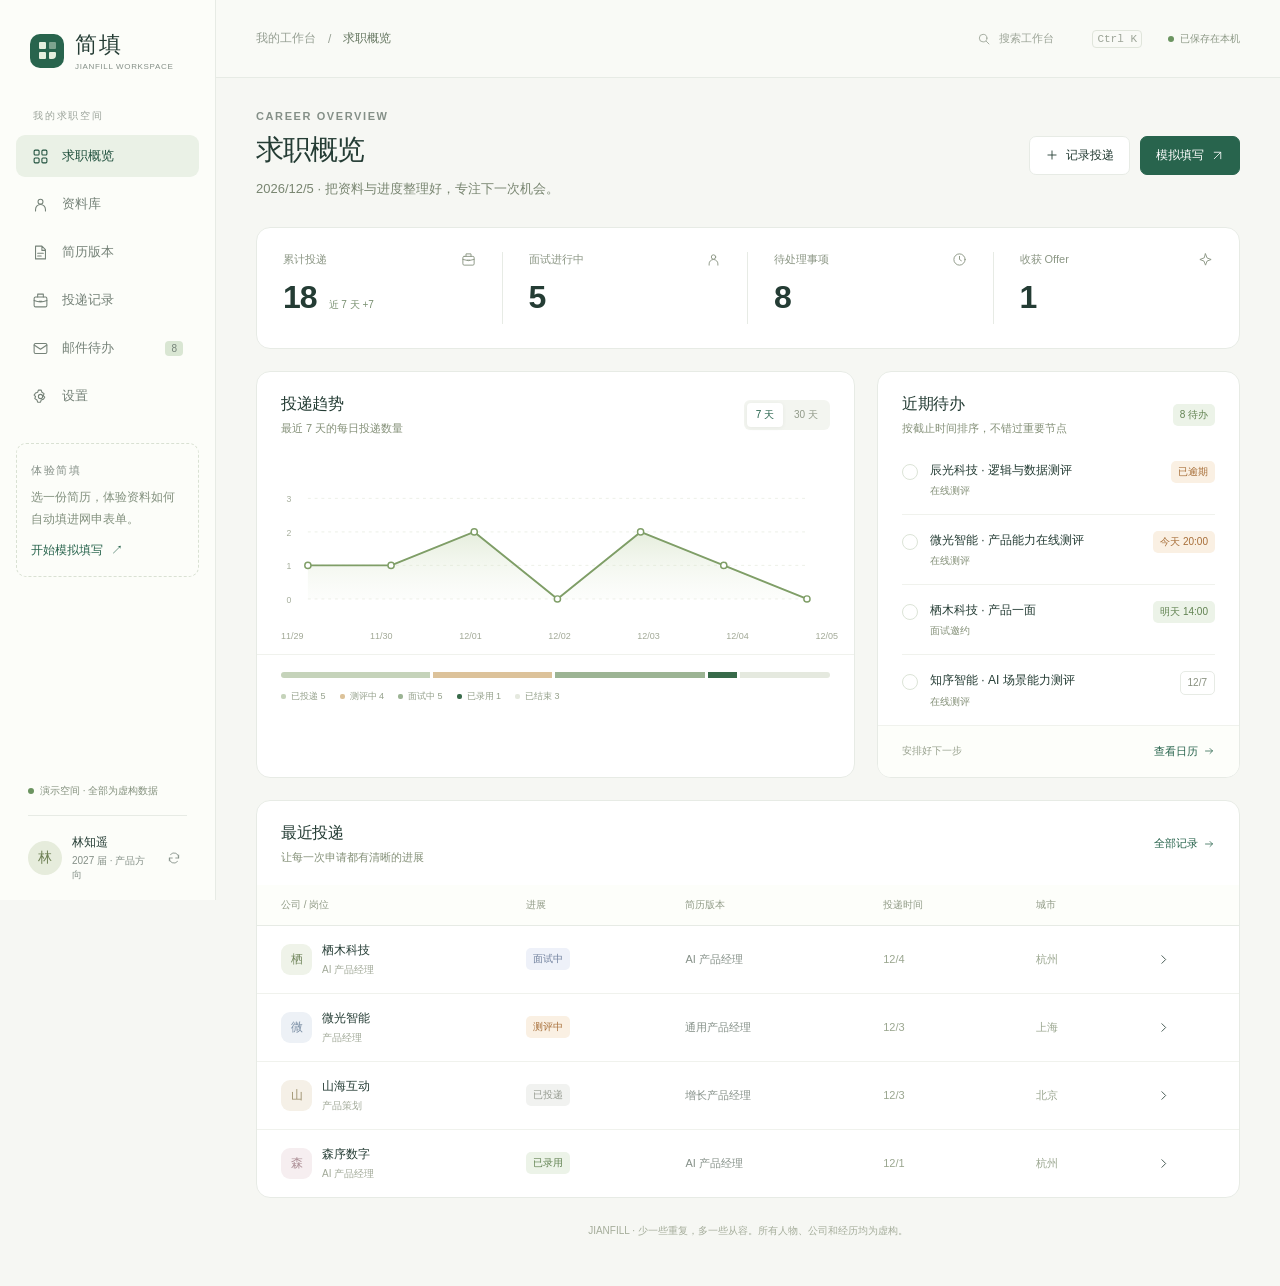
==== commit 5e2377c8: "feat: add demo settings and simplify overview" ====
--- a/submission/index.html
+++ b/submission/index.html
@@ -18,6 +18,8 @@
 .fill-layout{display:grid;grid-template-columns:280px minmax(0,1fr);gap:24px;align-items:start}.fill-controls{padding:24px;position:sticky;top:24px}.fill-controls h2{margin-bottom:20px}.fill-controls .field{margin-bottom:18px}.fill-controls .btn{width:100%;margin-bottom:10px}.fill-steps{display:grid;gap:20px;margin:22px 0}.fill-step{display:flex;gap:12px;align-items:center;font-size:11px;color:#99a58d}.step-icon{width:25px;height:25px;display:grid;place-items:center;border:1px solid #e0e7d9;border-radius:50%;font-size:10px;flex-shrink:0}.fill-step.active{color:var(--green)}.fill-step.active .step-icon{background:var(--green);color:#fff;border-color:var(--green)}.fill-step.complete .step-icon{background:var(--pale);border-color:#cee0c5;color:var(--green)}.fill-form{padding:28px}.form-grid{display:grid;grid-template-columns:repeat(2,minmax(0,1fr));gap:20px}.field{display:grid;gap:8px;min-width:0}.field>span,.field>label{font-size:11px;color:#859478}.field input,.field select,.field textarea{width:100%;border:1px solid #dfe6d8;border-radius:7px;background:#fff;padding:11px 12px;font-size:12px;transition:background .25s,border-color .25s;min-height:39px}.field textarea{resize:vertical;min-height:100px;line-height:1.8}.field.full{grid-column:1/-1}.field small{font-size:10px;color:#a2ad94}.fill-field.scanned input{border-color:#a9bc9b}.fill-field.filled input{background:#f0f6e8;border-color:#a5bd91;animation:field-flash .55s ease}.fill-field.manual input{background:#fffcf7;border-color:#d8c4a2}.form-section-title{padding-bottom:16px;border-bottom:1px solid var(--line);margin:28px 0 20px;font-size:12px;font-weight:600}.form-section-title:first-of-type{margin-top:22px}.fill-feedback{margin-top:20px;padding:15px;border-radius:8px;background:#f1f5eb;font-size:11px;line-height:1.9;color:#748a62}.fill-help{font-size:10px;color:#9da990;line-height:1.9;margin-top:18px}.checkbox-line{display:flex;gap:8px;align-items:center;font-size:11px;color:#8b997d;margin-bottom:20px}.checkbox-line input{accent-color:var(--green)}
 dialog{padding:0;border:0;color:var(--ink);box-shadow:var(--shadow);background:#fff}dialog::backdrop{background:#172c2442;backdrop-filter:blur(3px)}.drawer{position:fixed;inset:0 0 0 auto;height:100dvh;max-height:100dvh;width:min(510px,100vw);max-width:100vw;margin:0;border-radius:16px 0 0 16px;animation:drawer-in .23s cubic-bezier(.2,.7,.2,1)}.drawer-inner{height:100%;display:flex;flex-direction:column}.drawer-head{padding:26px 28px;border-bottom:1px solid var(--line);display:flex;align-items:flex-start;justify-content:space-between;gap:18px;flex-shrink:0}.drawer-head h2{font-size:19px}.drawer-head p{font-size:11px;color:#98a58c;margin-top:7px;line-height:1.8}.drawer-body{padding:26px 28px;overflow-y:auto;flex:1}.drawer-body form{display:grid;gap:20px}.drawer-footer{padding:18px 28px;border-top:1px solid var(--line);background:#fcfdf9;display:flex;gap:10px;justify-content:flex-end;flex-shrink:0}.drawer-footer .danger{margin-right:auto}.modal{width:min(480px,calc(100vw - 36px));border-radius:16px;padding:30px;animation:fade-up .2s ease}.modal p{color:#8b9b7c;line-height:1.9;font-size:12px;margin:14px 0 24px}.modal .head-actions{justify-content:flex-end}.search-dialog{width:min(580px,calc(100vw - 32px));border-radius:14px;margin-top:15vh;overflow:hidden}.search-head{padding:18px 22px;border-bottom:1px solid var(--line);display:flex;align-items:center;gap:12px}.search-head input{border:0;outline:0;flex:1;background:none;font-size:14px;width:100%}.search-head kbd{font-size:10px;color:#9ba78e}.search-results{max-height:380px;overflow:auto;padding:8px}.search-result{display:flex;align-items:center;gap:13px;padding:13px 15px;border-radius:8px;width:100%;text-align:left}.search-result:hover{background:var(--pale)}.search-result small{font-size:10px;color:#9ca88e;display:block;margin-top:4px}.search-result strong{font-size:12px;font-weight:500}.toast{position:fixed;bottom:28px;left:calc(50% + 108px);transform:translate(-50%,15px);background:#254b38;color:#f0f5e8;padding:13px 20px;border-radius:9px;font-size:12px;display:flex;align-items:center;gap:22px;box-shadow:0 5px 30px #294c3220;z-index:100;opacity:0;pointer-events:none;transition:transform .2s,opacity .2s;max-width:calc(100vw - 40px)}.toast.show{transform:translate(-50%,0);opacity:1;pointer-events:auto}.toast button{font-size:11px;color:#d5e7b9;white-space:nowrap;padding:0}.view-enter{animation:fade-up .26s ease both}.sidebar-shade{display:none}.spacer{height:20px}.detail-summary{display:grid;grid-template-columns:1fr 1fr;gap:20px;margin-bottom:25px;font-size:12px}.detail-summary small{display:block;color:#9ca88e;font-size:10px;margin-bottom:7px}.timeline{border-left:1px solid #dfe8d6;margin:20px 0 8px 5px;padding:0 0 0 20px}.timeline p{position:relative;margin:0 0 20px;font-size:12px;line-height:1.7}.timeline p:before{content:"";position:absolute;left:-24px;top:6px;width:7px;height:7px;border:1px solid #b5c5a5;border-radius:50%;background:#f3f8ed}.timeline small{display:block;font-size:10px;color:#a2ad95;margin-top:4px}.motion-line{stroke-dasharray:1200;stroke-dashoffset:1200;animation:draw-line 1.2s .1s ease forwards}@keyframes draw-line{to{stroke-dashoffset:0}}@keyframes fade-up{from{opacity:0;transform:translateY(7px)}to{opacity:1;transform:translateY(0)}}@keyframes drawer-in{from{opacity:.4;transform:translateX(40px)}to{opacity:1;transform:translateX(0)}}@keyframes field-flash{0%,100%{box-shadow:none}40%{box-shadow:0 0 0 4px #cddfb244}}
 .brand small{font-size:8px;white-space:nowrap;letter-spacing:.65px}.fill-field.filled textarea{background:#f0f6e8;border-color:#a5bd91;animation:field-flash .55s ease}.fill-field.scanned textarea{border-color:#a9bc9b}.subcopy{color:#788570}.stat-foot,.panel-head p,.task-copy small,.table-footer,.record-meta,.info-grid dt{color:#849078}
+.sidebar{overflow-y:auto}.settings-content{max-width:1000px}.settings-section{margin-bottom:22px}.settings-body{padding:24px 28px}.settings-heading{padding:24px 28px;border-bottom:1px solid var(--line)}.settings-heading p{font-size:11px;color:#849078;line-height:1.8;margin-top:7px}.settings-row{display:flex;align-items:center;justify-content:space-between;gap:20px;padding:22px 28px;border-bottom:1px solid var(--line)}.settings-row:last-child{border-bottom:0}.settings-row h3{font-size:13px;line-height:1.7}.settings-row p{font-size:11px;color:#89967f;line-height:1.8;margin-top:6px;overflow-wrap:anywhere}.settings-row .record-actions{align-items:center;flex-shrink:0}.settings-actions{padding:18px 28px;border-top:1px solid var(--line);display:flex;align-items:center;justify-content:space-between;gap:16px;background:#fcfdf9}.settings-actions small{color:#95a18c;font-size:10px;line-height:1.8}.settings-switch{display:inline-flex;position:relative;flex-shrink:0;width:34px;height:20px;cursor:pointer}.settings-switch input{position:absolute;inset:0;opacity:0;width:100%;height:100%;margin:0;cursor:pointer}.settings-switch>span{display:block;width:34px;height:20px;border-radius:12px;background:#dce4d6;pointer-events:none;transition:background .2s}.settings-switch>span:after{content:"";display:block;width:14px;height:14px;margin:3px;border-radius:50%;background:#fff;box-shadow:0 1px 3px #263e2420;transition:transform .2s}.settings-switch input:checked+span{background:var(--green)}.settings-switch input:checked+span:after{transform:translateX(14px)}.settings-switch input:focus-visible+span{outline:2px solid var(--green);outline-offset:4px}.setting-preference{display:flex;align-items:center;justify-content:space-between;gap:18px;padding:18px 0;border-bottom:1px solid var(--line)}.setting-preference:last-child{border-bottom:0}.setting-preference strong{font-size:12px;font-weight:500}.setting-preference small{display:block;font-size:11px;color:#909e85;line-height:1.8;margin-top:5px}.settings-field-grid{display:grid;grid-template-columns:repeat(2,minmax(0,1fr));gap:22px}.settings-field-grid input[readonly]{background:#f6f8f2;color:#9aa68d;cursor:default}.settings-facts{display:flex;gap:32px;flex-wrap:wrap;margin-bottom:24px;font-size:11px;color:#8f9c83}.settings-facts strong{color:var(--green);font-size:18px;font-weight:500;margin-right:5px}.import-summary{display:grid;grid-template-columns:1fr 1fr;gap:20px;padding:22px;background:var(--pale);border-radius:9px;font-size:12px}.import-summary strong{font-size:23px;display:block;margin-bottom:5px;font-weight:500}.settings-status{display:flex;align-items:center;gap:6px;font-size:11px;color:#8b9a80;line-height:1.8}.settings-section form{margin:0}.settings-row .grow>strong{font-size:13px;font-weight:500}.settings-row .company-icon{background:#eef3e8;color:var(--green)}
+@media(max-width:720px){.settings-heading,.settings-row{padding:20px}.settings-body{padding:20px}.settings-actions{padding:16px 20px;align-items:flex-start}.settings-field-grid{grid-template-columns:1fr;gap:20px}.settings-row{gap:12px;flex-wrap:wrap}.settings-row>.grow{min-width:145px}.settings-row .record-actions{gap:8px}.settings-facts{gap:20px}.settings-heading h2{font-size:15px}.settings-row p{font-size:10px}.settings-content .tabbar{gap:22px}.settings-actions .head-actions{gap:7px}.settings-facts strong{font-size:17px}}
 @media(min-width:1500px){.content{padding-top:40px}.chart svg{height:208px}.calendar-day{height:107px}.dashboard-grid{grid-template-columns:minmax(0,1.75fr) minmax(310px,1fr)}}
 @media(max-width:1150px){.app{grid-template-columns:190px minmax(0,1fr)}.sidebar{padding-inline:12px}.content{padding:28px 26px 40px}.topbar{padding-inline:26px}.dashboard-grid{grid-template-columns:minmax(0,1.3fr) minmax(260px,1fr);gap:16px}.stat{padding:0 20px}td,th{padding-inline:18px}.calendar-layout{grid-template-columns:minmax(0,1fr) 240px}.calendar-main{padding:20px 16px}.calendar-day{height:83px}.calendar-aside{padding:20px 16px}.fill-layout{grid-template-columns:240px minmax(0,1fr)}.fill-controls{padding:20px}.versions-layout{grid-template-columns:215px minmax(0,1fr)}.toast{left:calc(50% + 95px)}}
 @media(max-width:940px){.dashboard-grid{grid-template-columns:1fr}.chart svg{height:200px}.task-list{display:grid;grid-template-columns:1fr 1fr;column-gap:28px}.task-row:nth-last-child(2){border-bottom:0}.stats .stat{padding-inline:16px}.stat-top{font-size:10px}.stat-top svg{display:none}.top-actions{gap:12px}.search-trigger kbd{display:none}.calendar-layout{grid-template-columns:1fr}.calendar-main{border-right:0;border-bottom:1px solid var(--line)}.calendar-aside{display:grid;grid-template-columns:1fr 1fr;gap:20px}.calendar-aside>div:first-child{grid-column:1/-1}.agenda-section{margin-top:0}.profile-columns{gap:16px}.info-group{padding:22px}.versions-layout{grid-template-columns:190px minmax(0,1fr);gap:16px}.resume-paper{padding:28px 24px}.fill-layout{grid-template-columns:1fr}.fill-controls{position:static;display:grid;grid-template-columns:1fr 1fr;gap:0 25px}.fill-controls h2{grid-column:1/-1}.fill-controls .field{grid-column:1}.fill-steps{grid-column:2;grid-row:2/5;margin:0;align-content:center}.fill-controls .fill-help,.fill-controls .fill-feedback{grid-column:1/-1}.fill-controls .checkbox-line{grid-column:1}}
@@ -60,6 +62,38 @@
     date.setDate(date.getDate() + offset);
     return dayKey(date);
   }
+  const ANSWER_FIELDS = {salary:"期望薪资",summary:"个人简介",role:"申请岗位",city:"当前城市"};
+  function defaultSettings(versionId="v1") {
+    return {
+      ai:{optionMatching:false,providers:[{id:"model-demo",name:"产品分析模型",model:"demo-chat",apiBase:"https://api.example.com/v1",enabled:true}]},
+      fill:{defaultVersionId:versionId,overwriteExisting:false,animate:true,rules:[{id:"rule-salary",field:"salary",answer:"根据岗位职责与公司薪酬体系协商",enabled:false}]},
+      mail:{address:"zhiyao.lin@example.com",host:"imap.example.com",port:993,autoSync:false,intervalHours:12,lookbackHours:24,lastSync:null}
+    };
+  }
+  function validSettings(settings) {
+    if(!settings || typeof settings!=="object") return false;
+    const {ai,fill,mail}=settings;
+    const text=value=>typeof value==="string"&&value.length<=4000;
+    if(!ai||typeof ai.optionMatching!=="boolean"||!Array.isArray(ai.providers)||ai.providers.length>30) return false;
+    if(ai.providers.some(provider=>!provider||![provider.id,provider.name,provider.model,provider.apiBase].every(text)||typeof provider.enabled!=="boolean")) return false;
+    if(new Set(ai.providers.map(provider=>provider.id)).size!==ai.providers.length) return false;
+    if(!fill||!text(fill.defaultVersionId)||typeof fill.overwriteExisting!=="boolean"||typeof fill.animate!=="boolean"||!Array.isArray(fill.rules)||fill.rules.length>100) return false;
+    if(fill.rules.some(rule=>!rule||!text(rule.id)||!Object.hasOwn(ANSWER_FIELDS,rule.field)||!text(rule.answer)||typeof rule.enabled!=="boolean")) return false;
+    if(new Set(fill.rules.map(rule=>rule.id)).size!==fill.rules.length) return false;
+    if(new Set(fill.rules.map(rule=>rule.field)).size!==fill.rules.length) return false;
+    if(!mail||![mail.address,mail.host].every(text)||!Number.isInteger(mail.port)||mail.port<1||mail.port>65535||typeof mail.autoSync!=="boolean") return false;
+    if(!Number.isFinite(mail.intervalHours)||mail.intervalHours<0.5||mail.intervalHours>168||!Number.isInteger(mail.lookbackHours)||mail.lookbackHours<1||mail.lookbackHours>720) return false;
+    return mail.lastSync===null || (typeof mail.lastSync==="object"&&typeof mail.lastSync.at==="string"&&Number.isFinite(Date.parse(mail.lastSync.at))&&Number.isInteger(mail.lastSync.added)&&mail.lastSync.added>=0);
+  }
+  function normalizeSettings(settings,versions) {
+    const defaults=defaultSettings(versions[0]?.id||"v1");
+    if(!validSettings(settings)) return defaults;
+    return {
+      ai:{optionMatching:settings.ai.optionMatching,providers:settings.ai.providers.map(({id,name,model,apiBase,enabled})=>({id,name,model,apiBase,enabled}))},
+      fill:{defaultVersionId:versions.some(version=>version.id===settings.fill.defaultVersionId)?settings.fill.defaultVersionId:defaults.fill.defaultVersionId,overwriteExisting:settings.fill.overwriteExisting,animate:settings.fill.animate,rules:settings.fill.rules.map(({id,field,answer,enabled})=>({id,field,answer,enabled}))},
+      mail:{address:settings.mail.address,host:settings.mail.host,port:settings.mail.port,autoSync:settings.mail.autoSync,intervalHours:settings.mail.intervalHours,lookbackHours:settings.mail.lookbackHours,lastSync:settings.mail.lastSync?{at:settings.mail.lastSync.at,added:settings.mail.lastSync.added}:null}
+    };
+  }
   function makeSeed(now = new Date()) {
     const today = dayKey(now);
     const personal = {
@@ -95,7 +129,7 @@
     const applications = companyNames.map((company,index) => ({id:`app${index+1}`,company,role:["AI 产品经理","产品经理","产品策划"][index%3],city:["杭州","上海","北京"][index%3],stage:stages[index],date:offsetDay(today,offsets[index]),versionId:["v1","v2","v3"][index%3],source:["官网校招","校园招聘","内推"][index%3],note:index===0?"准备用户研究与 AI 产品项目案例。":"",history:[{stage:"已投递",date:offsetDay(today,offsets[index])},...(stages[index]!=="已投递"?[{stage:stages[index],date:offsetDay(today,Math.min(offsets[index]+1,-1))}]:[])]}));
     const taskDefinitions = [[0,"产品一面","面试邀约",1,"14:00"],[1,"产品能力在线测评","在线测评",0,"20:00"],[4,"业务复试","面试邀约",3,"10:30"],[6,"AI 场景能力测评","在线测评",2,"18:00"],[7,"产品案例交流","面试邀约",5,"15:00"],[10,"逻辑与数据测评","在线测评",-1,"23:00"],[12,"AI 视频面试","AI 面试",4,"19:00"],[15,"综合能力测评","在线测评",7,"21:00"],[3,"录用意向沟通","面试邀约",-2,"14:00"],[8,"产品基础测评","在线测评",-4,"18:00"]];
     const tasks = taskDefinitions.map(([appIndex,title,category,offset,time],index) => ({id:`task${index+1}`,applicationId:applications[appIndex].id,company:applications[appIndex].company,title,category,date:offsetDay(today,offset),time,completed:index>7,note:"",receivedAt:offsetDay(today,Math.min(offset-2,-1)),body:`林知遥同学：\n\n你好！感谢你关注${applications[appIndex].company}的${applications[appIndex].role}岗位，现邀请你参加${title}。\n\n${category.includes("面试")?"沟通时间":"请于以下时间前完成"}：${offsetDay(today,offset)} ${time}\n请提前准备相关项目材料。若需调整安排，请通过原渠道联系招聘团队。\n\n${applications[appIndex].company} · 校园招聘组\n（以上为虚构演示邮件，不包含真实邀请或跳转链接。）`}));
-    return {personal,education,work,projects,skills,awards,versions,applications,tasks,todos:[{id:"todo1",date:today,text:"复盘 AI 阅读助手的产品设计取舍",completed:false},{id:"todo2",date:today,text:"更新通用产品版简历的项目描述",completed:true},{id:"todo3",date:offsetDay(today,1),text:"准备一面自我介绍与项目案例",completed:false}]};
+    return {personal,education,work,projects,skills,awards,versions,applications,tasks,settings:defaultSettings(),todos:[{id:"todo1",date:today,text:"复盘 AI 阅读助手的产品设计取舍",completed:false},{id:"todo2",date:today,text:"更新通用产品版简历的项目描述",completed:true},{id:"todo3",date:offsetDay(today,1),text:"准备一面自我介绍与项目案例",completed:false}]};
   }
   function validState(value) {
     if (!value || typeof value!=="object" || !value.personal || !["name","currentCity","expectedRole","graduationYear","email","phone"].every(key=>typeof value.personal[key]==="string") || value.personal.name.length>80 || !Array.isArray(value.personal.customFields)) return false;
@@ -105,6 +139,7 @@
       if (value[key].some(item=>!item || typeof item.id!=="string" || !fields.every(field=>typeof item[field]==="string" && item[field].length<=20000))) return false;
     }
     if (!value.versions.length) return false;
+    if (value.settings!==undefined && !validSettings(value.settings)) return false;
     if (value.applications.some(item=>!STAGES.includes(item.stage) || !value.versions.some(version=>version.id===item.versionId) || !Array.isArray(item.history) || item.history.some(event=>typeof event?.date!=="string" || !STAGES.includes(event?.stage)))) return false;
     if (value.tasks.some(task=>typeof task.completed!=="boolean" || !value.applications.some(app=>app.id===task.applicationId)) || value.todos.some(todo=>typeof todo.completed!=="boolean")) return false;
     if (value.versions.some(version=>!["workIds","projectIds"].every(key=>Array.isArray(version[key]) && version[key].every(id=>value[key==="workIds"?"work":"projects"].some(record=>record.id===id))))) return false;
@@ -125,7 +160,9 @@
     const education=state.education.find(item=>item.level==="本科") || state.education[0];
     const work=state.work.find(item=>item.id===version.workIds[0]);
     const project=state.projects.find(item=>item.id===version.projectIds[0]);
-    return {name:state.personal.name,phone:state.personal.phone,email:state.personal.email,city:state.personal.currentCity,school:education?.school||"",major:education?.major||"",graduation:education?.end||"",role:version.name,company:work?.company||"",workRole:work?.role||"",project:project?.name||"",summary:version.summary};
+    const values={name:state.personal.name,phone:state.personal.phone,email:state.personal.email,city:state.personal.currentCity,school:education?.school||"",major:education?.major||"",graduation:education?.end||"",role:version.name,company:work?.company||"",workRole:work?.role||"",project:project?.name||"",summary:version.summary};
+    for(const rule of state.settings?.fill.rules||[]) if(rule.enabled&&Object.hasOwn(ANSWER_FIELDS,rule.field)&&rule.answer.trim()) values[rule.field]=rule.answer;
+    return values;
   }
   function planFill(current,values,overwrite=false) {
     return Object.entries(current).map(([key,value])=>({key,previous:value,value:values[key]||"",status:!values[key]?"manual":String(value).trim()&&!overwrite?"skipped":"filled"}));
@@ -134,7 +171,7 @@
     const quote = value => { const text=String(value??""); return `"${(/^[\s]*[=+\-@\t\r]/.test(text)?"'":"")+text.replace(/"/g,'""')}"`; };
     return "\ufeff"+[["公司","岗位","城市","进展","投递日期","简历版本"],...applications.map(item=>[item.company,item.role,item.city,item.stage,item.date,state.versions.find(version=>version.id===item.versionId)?.name||"—"])].map(row=>row.map(quote).join(",")).join("\r\n");
   }
-  return {STAGES,clone,esc,dayKey,offsetDay,makeSeed,validState,filterApplications,metrics,fillValues,planFill,csv};
+  return {STAGES,ANSWER_FIELDS,clone,esc,dayKey,offsetDay,makeSeed,validState,defaultSettings,validSettings,normalizeSettings,filterApplications,metrics,fillValues,planFill,csv};
 })();
 </script>
 <script id="demo-ui">
@@ -144,14 +181,16 @@
 const $=selector=>document.querySelector(selector);
 const STORAGE_KEY="jianfill.submission.workspace";
 const today=dayKey();
-const names={overview:"求职概览",profile:"资料库",versions:"简历版本",applications:"投递记录",mail:"邮件待办",simulation:"模拟填写"};
-const paths={home:'<rect x="3" y="3" width="7" height="7" rx="1.5"/><rect x="14" y="3" width="7" height="7" rx="1.5"/><rect x="3" y="14" width="7" height="7" rx="1.5"/><rect x="14" y="14" width="7" height="7" rx="1.5"/>',user:'<circle cx="12" cy="8" r="3.5"/><path d="M5 21v-2a7 7 0 0 1 14 0v2"/>',file:'<path d="M14 3H5v18h14V8zM14 3v6h5M8 13h8M8 17h5"/>',briefcase:'<rect x="3" y="7" width="18" height="14" rx="2"/><path d="M8 7V3h8v4M3 12a22 22 0 0 0 18 0M10 13h4"/>',mail:'<rect x="3" y="5" width="18" height="14" rx="2"/><path d="m3 7 9 6 9-6"/>',search:'<circle cx="10.5" cy="10.5" r="6.5"/><path d="m16 16 4.5 4.5"/>',arrow:'<path d="M5 12h14m-5-5 5 5-5 5"/>',arrowUp:'<path d="M6 18 18 6M6 6h12v12"/>',plus:'<path d="M12 5v14M5 12h14"/>',chevron:'<path d="m9 5 7 7-7 7"/>',left:'<path d="m15 5-7 7 7 7"/>',check:'<path d="m5 12 4 4L19 6"/>',close:'<path d="m6 6 12 12M18 6 6 18"/>',clock:'<circle cx="12" cy="12" r="9"/><path d="M12 7v5l3 2"/>',calendar:'<rect x="3" y="5" width="18" height="16" rx="2"/><path d="M7 3v4M17 3v4M3 11h18M7 15h2M13 15h2"/>',download:'<path d="M12 3v12m-4-4 4 4 4-4M4 16v5h16v-5"/>',refresh:'<path d="M20 7v5h-5M4 17v-5h5M6 6a8 8 0 0 1 14 6M4 12a8 8 0 0 0 14 6"/>',menu:'<path d="M4 6h16M4 12h16M4 18h16"/>',edit:'<path d="m15 4 5 5M4 20l5-1L21 7l-5-5L4 14z"/>',list:'<path d="M8 6h12M8 12h12M8 18h12M3 6h1M3 12h1M3 18h1"/>',board:'<rect x="3" y="4" width="5" height="16" rx="1"/><rect x="10" y="4" width="5" height="11" rx="1"/><rect x="17" y="4" width="4" height="14" rx="1"/>',spark:'<path d="m12 3 2.5 6.5L21 12l-6.5 2.5L12 21l-2.5-6.5L3 12l6.5-2.5z"/>',cap:'<path d="m2 9 10-5 10 5-10 5zM6 11v6a12 12 0 0 0 12 0v-6M22 9v8"/>',target:'<circle cx="12" cy="12" r="9"/><circle cx="12" cy="12" r="5"/><circle cx="12" cy="12" r="1"/>'};
+const names={overview:"求职概览",profile:"资料库",versions:"简历版本",applications:"投递记录",mail:"邮件待办",settings:"设置",simulation:"模拟填写"};
+const paths={settings:'<circle cx="12" cy="12" r="3"/><path d="m9 3-1 3-3 1-2 3 2 2-1 3 3 2 1 3h4l1-3 3-1 2-3-2-2 1-3-3-2-1-3z"/>',home:'<rect x="3" y="3" width="7" height="7" rx="1.5"/><rect x="14" y="3" width="7" height="7" rx="1.5"/><rect x="3" y="14" width="7" height="7" rx="1.5"/><rect x="14" y="14" width="7" height="7" rx="1.5"/>',user:'<circle cx="12" cy="8" r="3.5"/><path d="M5 21v-2a7 7 0 0 1 14 0v2"/>',file:'<path d="M14 3H5v18h14V8zM14 3v6h5M8 13h8M8 17h5"/>',briefcase:'<rect x="3" y="7" width="18" height="14" rx="2"/><path d="M8 7V3h8v4M3 12a22 22 0 0 0 18 0M10 13h4"/>',mail:'<rect x="3" y="5" width="18" height="14" rx="2"/><path d="m3 7 9 6 9-6"/>',search:'<circle cx="10.5" cy="10.5" r="6.5"/><path d="m16 16 4.5 4.5"/>',arrow:'<path d="M5 12h14m-5-5 5 5-5 5"/>',arrowUp:'<path d="M6 18 18 6M6 6h12v12"/>',plus:'<path d="M12 5v14M5 12h14"/>',chevron:'<path d="m9 5 7 7-7 7"/>',left:'<path d="m15 5-7 7 7 7"/>',check:'<path d="m5 12 4 4L19 6"/>',close:'<path d="m6 6 12 12M18 6 6 18"/>',clock:'<circle cx="12" cy="12" r="9"/><path d="M12 7v5l3 2"/>',calendar:'<rect x="3" y="5" width="18" height="16" rx="2"/><path d="M7 3v4M17 3v4M3 11h18M7 15h2M13 15h2"/>',download:'<path d="M12 3v12m-4-4 4 4 4-4M4 16v5h16v-5"/>',refresh:'<path d="M20 7v5h-5M4 17v-5h5M6 6a8 8 0 0 1 14 6M4 12a8 8 0 0 0 14 6"/>',menu:'<path d="M4 6h16M4 12h16M4 18h16"/>',edit:'<path d="m15 4 5 5M4 20l5-1L21 7l-5-5L4 14z"/>',list:'<path d="M8 6h12M8 12h12M8 18h12M3 6h1M3 12h1M3 18h1"/>',board:'<rect x="3" y="4" width="5" height="16" rx="1"/><rect x="10" y="4" width="5" height="11" rx="1"/><rect x="17" y="4" width="4" height="14" rx="1"/>',spark:'<path d="m12 3 2.5 6.5L21 12l-6.5 2.5L12 21l-2.5-6.5L3 12l6.5-2.5z"/>',cap:'<path d="m2 9 10-5 10 5-10 5zM6 11v6a12 12 0 0 0 12 0v-6M22 9v8"/>',target:'<circle cx="12" cy="12" r="9"/><circle cx="12" cy="12" r="5"/><circle cx="12" cy="12" r="1"/>'};
 function icon(name,size=17){return `<svg width="${size}" height="${size}" viewBox="0 0 24 24" fill="none" stroke="currentColor" stroke-width="1.5" stroke-linecap="round" stroke-linejoin="round" aria-hidden="true">${paths[name]||paths.file}</svg>`;}
 let persistence=true,storageWarning="";
 let state=Demo.makeSeed();
 try{const stored=localStorage.getItem(STORAGE_KEY);if(stored){const candidate=JSON.parse(stored);if(Demo.validState(candidate))state=candidate;else storageWarning="本地数据格式异常，已载入示例；原存档会在你下次保存时替换。";}}catch{persistence=false;storageWarning="浏览器限制了本地存储。本次仍可体验，修改会在关闭后丢失。";}
 let view=Object.hasOwn(names,location.hash.slice(1))?location.hash.slice(1):"overview";
-let profileTab="basic",activeVersion=state.versions[0].id,appQuery="",appStage="",appMode="list",mailMode="calendar",mailQuery="",mailStatus="pending",trendDays=7;
+state.settings=Demo.normalizeSettings(state.settings,state.versions);
+let settingsTab="ai",mockSyncRun=0,mockSyncBusy=false,pendingImport=null;
+let profileTab="basic",activeVersion=state.settings.fill.defaultVersionId,appQuery="",appStage="",appMode="list",mailMode="calendar",mailQuery="",mailStatus="pending",trendDays=7;
 let calendarMonth=new Date(`${today.slice(0,7)}-01T12:00:00`),selectedDay=today,undoSnapshot=null,toastTimer=null,fillRun=0,fillSnapshot=null,fillStage=0;
 let fillSession=null;
 const tones=["","blue","sand","pink"];
@@ -168,11 +207,11 @@
 function commit(change,message,undo=true){const previous=clone(state);change(state);undoSnapshot=undo?previous:null;persist();render();if(message)notify(persistence?message:`${message}；本地存储不可用，关闭后不会保留。`,undo);}
 function closeDrawer(){$("#drawer").close();}
 function go(next){if(!Object.hasOwn(names,next))return;if(view==="simulation"&&next!==view){captureFill();fillRun++;if(fillStage===2){fillStage=1;fillSession.feedback="填写已暂停，已填入的内容会保留。可以继续填写或撤销。";}}view=next;$("#sidebar").classList.remove("open");$("#sidebarShade").classList.remove("open");if(location.hash.slice(1)!==next)history.replaceState(null,"",`#${next}`);render(true);window.scrollTo({top:0,behavior:"instant"});}
-function render(enter=false){const focused=document.activeElement;const focusId=focused?.id;const selection=focused?.tagName==="INPUT"&&focused.type==="search"?focused.selectionStart:null;const views={overview:renderOverview,profile:renderProfile,versions:renderVersions,applications:renderApplications,mail:renderMail,simulation:renderSimulation};$("#nav").innerHTML=[['overview','home'],['profile','user'],['versions','file'],['applications','briefcase'],['mail','mail']].map(([key,name])=>`<button data-action="navigate" data-view="${key}" class="${view===key?"active":""}" ${view===key?'aria-current="page"':""}>${icon(name)}<span>${names[key]}</span>${key==="mail"?`<span class="nav-count">${state.tasks.filter(task=>!task.completed).length}</span>`:""}</button>`).join("");$("#breadcrumb").textContent=names[view];$("#sidebarName").textContent=state.personal.name;$("#content").innerHTML=views[view]();$("#content").classList.toggle("view-enter",enter);if(focusId&&$("#content").querySelector(`#${focusId}`)){const node=$(`#${focusId}`);node.focus({preventScroll:true});if(selection!==null)node.setSelectionRange(selection,selection);}if(view==="simulation")restoreFill();}
+function render(enter=false){const focused=document.activeElement;const focusId=focused?.id;const selection=focused?.tagName==="INPUT"&&focused.type==="search"?focused.selectionStart:null;const views={overview:renderOverview,profile:renderProfile,versions:renderVersions,applications:renderApplications,mail:renderMail,settings:renderSettings,simulation:renderSimulation};$("#nav").innerHTML=[['overview','home'],['profile','user'],['versions','file'],['applications','briefcase'],['mail','mail'],['settings','settings']].map(([key,name])=>`<button data-action="navigate" data-view="${key}" class="${view===key?"active":""}" ${view===key?'aria-current="page"':""}>${icon(name)}<span>${names[key]}</span>${key==="mail"?`<span class="nav-count">${state.tasks.filter(task=>!task.completed).length}</span>`:""}</button>`).join("");$("#breadcrumb").textContent=names[view];$("#sidebarName").textContent=state.personal.name;$("#content").innerHTML=views[view]();$("#content").classList.toggle("view-enter",enter);if(focusId&&$("#content").querySelector(`#${focusId}`)){const node=$(`#${focusId}`);node.focus({preventScroll:true});if(selection!==null)node.setSelectionRange(selection,selection);}if(view==="simulation")restoreFill();}
 function taskUrgency(task){if(task.completed)return badge("已完成","gray");if(task.date<today)return badge("已逾期","orange");if(task.date===today)return badge(`今天 ${task.time}`,"orange");if(task.date===offsetDay(today,1))return badge(`明天 ${task.time}`,"green");return badge(dateText(task.date),"outline");}
 function taskRow(task,compact=false){return `<div class="task-row"><button class="task-check ${task.completed?"done":""}" data-action="toggle-task" data-id="${esc(task.id)}" aria-label="${task.completed?"恢复待办":"完成"}${esc(task.title)}">${task.completed?"✓":""}</button><button class="task-copy ${task.completed?"done":""}" data-action="task-detail" data-id="${esc(task.id)}"><strong class="truncate">${esc(compact?`${task.company} · ${task.title}`:task.title)}</strong><small>${esc(compact?task.category:`${task.company} · ${task.category}`)}</small></button>${taskUrgency(task)}</div>`;}
 function applicationTable(items,compact=false){if(!items.length)return empty("没有找到投递记录");return `<div class="table-wrap"><table aria-label="投递记录"><thead><tr><th>公司 / 岗位</th><th>进展</th><th class="table-responsive-hide">简历版本</th><th>投递时间</th><th class="table-responsive-hide">城市</th><th><span class="sr-only">详情</span></th></tr></thead><tbody>${items.map((app,index)=>`<tr data-action="application-detail" data-id="${esc(app.id)}" tabindex="0" aria-label="查看${esc(app.company)}的投递详情"><td><div class="flex">${companyIcon(app.company,index)}<div><strong>${esc(app.company)}</strong><small>${esc(app.role)}</small></div></div></td><td>${badge(app.stage,stageTone(app.stage))}</td><td class="table-responsive-hide"><span class="muted" style="font-size:11px">${esc(state.versions.find(version=>version.id===app.versionId)?.name||"—")}</span></td><td style="font-size:11px;color:#9aa68f">${dateText(app.date)}</td><td class="table-responsive-hide" style="font-size:11px;color:#9aa68f">${esc(app.city)}</td><td>${icon("chevron",13)}</td></tr>`).join("")}</tbody></table></div>${compact?"":`<div class="table-footer"><span>共 ${items.length} 条投递记录</span><span>点击记录查看详情与更新进展</span></div>`}`;}
-function renderOverview(){const metrics=Demo.metrics(state,today);const tasks=state.tasks.filter(task=>!task.completed).sort((a,b)=>`${a.date} ${a.time}`.localeCompare(`${b.date} ${b.time}`)).slice(0,4);const stats=[["累计投递",metrics.total,`近 7 天 +${metrics.week}`,"每一次尝试，都有迹可循","briefcase"],["面试进行中",metrics.interviews,"保持好状态","已进入面试阶段的申请","user"],["待处理事项",metrics.pending,"记得查看截止时间","测评、面试与招聘安排","clock"],["收获 Offer",metrics.offers,"继续向前","已收到的录用意向","spark"]];return pageHead("求职概览",`${dateText(today,true)} · 把资料与进度整理好，专注下一次机会。`,actionButton("new-application",`${icon("plus",14)} 记录投递`)+actionButton("navigate",`模拟填写 ${icon("arrowUp",13)}`,'data-view="simulation"',"primary"),"CAREER OVERVIEW")+`<div class="stats">${stats.map(([title,value,change,foot,name],index)=>`<button class="stat" data-action="metric" data-kind="${index}" aria-label="查看${title}"><span class="stat-top"><span>${title}</span>${icon(name,15)}</span><span class="stat-value"><strong>${value}</strong><span>${change}</span></span><span class="stat-foot">${foot}</span></button>`).join("")}</div><div class="dashboard-grid"><section class="panel"><div class="panel-head"><div><h2>投递趋势</h2><p>最近 ${trendDays} 天的每日投递数量</p></div><div class="segmented" aria-label="趋势时间范围">${[7,30].map(days=>`<button data-action="trend" data-days="${days}" class="${trendDays===days?"active":""}" aria-pressed="${trendDays===days}">${days} 天</button>`).join("")}</div></div>${renderTrend()}<div class="pipeline"><div class="pipeline-track" aria-label="投递进展分布">${STAGES.map((stage,index)=>`<button title="${stage} ${metrics.counts[stage]} 条" aria-label="查看${stage} ${metrics.counts[stage]} 条" data-action="filter-stage" data-stage="${stage}" style="flex:${metrics.counts[stage]};background:${["#c5d3ba","#dcc29a","#9cb494","#386a4a","#e5e9df"][index]}"></button>`).join("")}</div><div class="pipeline-legend">${STAGES.map((stage,index)=>`<button data-action="filter-stage" data-stage="${stage}"><i style="background:${["#c5d3ba","#dcc29a","#9cb494","#386a4a","#e5e9df"][index]}"></i>${stage} ${metrics.counts[stage]}</button>`).join("")}</div></div></section><section class="panel"><div class="panel-head"><div><h2>近期待办</h2><p>按截止时间排序，不错过重要节点</p></div>${badge(`${metrics.pending} 待办`,"green")}</div><div class="task-list">${tasks.length?tasks.map(task=>taskRow(task,true)).join(""):empty("所有待办都完成了","给自己留一点休息时间。")}</div><div class="task-footer"><span>安排好下一步</span><button class="text-btn" data-action="navigate" data-view="mail">查看日历 ${icon("arrow",12)}</button></div></section></div><section class="panel"><div class="panel-head table-heading"><div><h2>最近投递</h2><p>让每一次申请都有清晰的进展</p></div><button class="text-btn" data-action="navigate" data-view="applications">全部记录 ${icon("arrow",12)}</button></div>${applicationTable(Demo.filterApplications(state).slice(0,4),true)}</section><p class="page-note">JIANFILL · 少一些重复，多一些从容。所有人物、公司和经历均为虚构。</p>`;}
+function renderOverview(){const metrics=Demo.metrics(state,today);const tasks=state.tasks.filter(task=>!task.completed).sort((a,b)=>`${a.date} ${a.time}`.localeCompare(`${b.date} ${b.time}`)).slice(0,4);const stats=[["累计投递",metrics.total,`近 7 天 +${metrics.week}`,"briefcase"],["面试进行中",metrics.interviews,"","user"],["待处理事项",metrics.pending,"","clock"],["收获 Offer",metrics.offers,"","spark"]];return pageHead("求职概览",`${dateText(today,true)} · 把资料与进度整理好，专注下一次机会。`,actionButton("new-application",`${icon("plus",14)} 记录投递`)+actionButton("navigate",`模拟填写 ${icon("arrowUp",13)}`,'data-view="simulation"',"primary"),"CAREER OVERVIEW")+`<div class="stats">${stats.map(([title,value,change,name],index)=>`<button class="stat" data-action="metric" data-kind="${index}" aria-label="查看${title}"><span class="stat-top"><span>${title}</span>${icon(name,15)}</span><span class="stat-value"><strong>${value}</strong>${change?`<span>${change}</span>`:""}</span></button>`).join("")}</div><div class="dashboard-grid"><section class="panel"><div class="panel-head"><div><h2>投递趋势</h2><p>最近 ${trendDays} 天的每日投递数量</p></div><div class="segmented" aria-label="趋势时间范围">${[7,30].map(days=>`<button data-action="trend" data-days="${days}" class="${trendDays===days?"active":""}" aria-pressed="${trendDays===days}">${days} 天</button>`).join("")}</div></div>${renderTrend()}<div class="pipeline"><div class="pipeline-track" aria-label="投递进展分布">${STAGES.map((stage,index)=>`<button title="${stage} ${metrics.counts[stage]} 条" aria-label="查看${stage} ${metrics.counts[stage]} 条" data-action="filter-stage" data-stage="${stage}" style="flex:${metrics.counts[stage]};background:${["#c5d3ba","#dcc29a","#9cb494","#386a4a","#e5e9df"][index]}"></button>`).join("")}</div><div class="pipeline-legend">${STAGES.map((stage,index)=>`<button data-action="filter-stage" data-stage="${stage}"><i style="background:${["#c5d3ba","#dcc29a","#9cb494","#386a4a","#e5e9df"][index]}"></i>${stage} ${metrics.counts[stage]}</button>`).join("")}</div></div></section><section class="panel"><div class="panel-head"><div><h2>近期待办</h2><p>按截止时间排序，不错过重要节点</p></div>${badge(`${metrics.pending} 待办`,"green")}</div><div class="task-list">${tasks.length?tasks.map(task=>taskRow(task,true)).join(""):empty("所有待办都完成了","给自己留一点休息时间。")}</div><div class="task-footer"><span>安排好下一步</span><button class="text-btn" data-action="navigate" data-view="mail">查看日历 ${icon("arrow",12)}</button></div></section></div><section class="panel"><div class="panel-head table-heading"><div><h2>最近投递</h2><p>让每一次申请都有清晰的进展</p></div><button class="text-btn" data-action="navigate" data-view="applications">全部记录 ${icon("arrow",12)}</button></div>${applicationTable(Demo.filterApplications(state).slice(0,4),true)}</section><p class="page-note">JIANFILL · 少一些重复，多一些从容。所有人物、公司和经历均为虚构。</p>`;}
 function renderTrend(){const days=Array.from({length:trendDays},(_,index)=>offsetDay(today,index-trendDays+1));const values=days.map(day=>state.applications.filter(app=>app.date===day).length);const max=Math.max(3,...values);const points=values.map((value,index)=>[34+index/(values.length-1)*516,145-value/max*104]);const line=points.map(([x,y],index)=>`${index?"L":"M"}${x.toFixed(1)},${y.toFixed(1)}`).join(" ");const labels=trendDays===7?days:days.filter((_,index)=>[0,5,10,15,20,25,29].includes(index));return `<div class="chart"><svg viewBox="0 0 580 165" role="img" aria-label="最近${trendDays}天投递趋势，总计${values.reduce((sum,value)=>sum+value,0)}条"><defs><linearGradient id="chartFill" x1="0" y1="0" x2="0" y2="1"><stop offset="0" stop-color="#bfd3a8" stop-opacity=".4"/><stop offset="1" stop-color="#edf3e7" stop-opacity=".15"/></linearGradient></defs>${[0,1,2,3].map(index=>`<line x1="34" y1="${145-index*104/3}" x2="550" y2="${145-index*104/3}" stroke="#edf0e8" stroke-dasharray="3 4"/><text x="12" y="${149-index*104/3}" fill="#a6ae9c" font-size="9">${(max*index/3).toFixed(max%3?1:0)}</text>`).join("")}<path d="${line} L550,145 L34,145Z" fill="url(#chartFill)"/><path class="motion-line" d="${line}" fill="none" stroke="#7f9e67" stroke-width="2" stroke-linejoin="round"/>${points.map(([x,y],index)=>`<circle cx="${x}" cy="${y}" r="${values.length>7?2:3.2}" fill="#fff" stroke="#7f9e67" stroke-width="1.5"><title>${dateText(days[index])}：${values[index]} 次投递</title></circle>`).join("")}</svg></div><div class="chart-labels">${labels.map(day=>`<span>${day.slice(5).replace("-","/")}</span>`).join("")}</div>`;}
 const profileFields={basic:[["name","姓名"],["englishName","英文姓名"],["gender","性别"],["birthDate","出生日期","date"],["phone","手机号"],["email","邮箱"],["currentCity","当前城市"],["graduationYear","毕业年份"]],preferences:[["expectedRole","期望岗位"],["expectedCity","期望城市"],["jobType","岗位类型"],["availableDate","可入职时间","date"],["internshipStartDate","可开始实习时间","date"],["internshipDuration","可实习时长"],["availableDays","每周可实习天数"],["willingRelocate","是否接受异地"]],more:[["nationality","国家 / 地区"],["nativePlace","籍贯"],["politics","政治面貌"],["address","通信地址"],["identityType","证件类型"],["identityNumber","证件号码"],["portfolioUrl","作品集链接"],["specialty","个人特长"]]};
 const recordSchemas={education:[["school","学校"],["major","专业"],["level","学历 / 类型"],["degree","学位"],["start","开始时间","month"],["end","结束时间","month"],["gpa","GPA"],["description","经历说明","textarea"]],work:[["company","公司"],["role","岗位"],["start","开始时间","month"],["end","结束时间","month"],["department","部门"],["city","城市"],["description","工作内容","textarea"],["result","工作成果","textarea"]],projects:[["name","项目名称"],["role","项目角色"],["start","开始时间","month"],["end","结束时间","month"],["description","项目内容","textarea"],["result","项目成果","textarea"],["link","项目链接"]],skills:[["name","技能名称"],["level","熟练程度"],["description","技能说明","textarea"]],awards:[["name","奖项名称"],["issuer","授予单位"],["date","获奖日期","month"],["level","奖励等级"],["description","奖励说明","textarea"]]};
@@ -185,12 +224,108 @@
 function filteredTasks(){const query=mailQuery.trim().toLowerCase();return state.tasks.filter(task=>(mailStatus==="all"||(mailStatus==="done"?task.completed:!task.completed))&&(!query||`${task.company} ${task.title} ${task.category}`.toLowerCase().includes(query))).sort((a,b)=>`${a.date} ${a.time}`.localeCompare(`${b.date} ${b.time}`));}
 function renderMail(){const tasks=filteredTasks();return pageHead("邮件待办","把招聘邮件里的下一步，放进你的日程。",actionButton("new-task",`${icon("plus",14)} 添加待办`,"","primary"),"INBOX & CALENDAR")+`<div class="filters"><input class="field-input query" type="search" id="mailQuery" placeholder="搜索公司或待办…" aria-label="搜索邮件待办" value="${esc(mailQuery)}"><select class="field-input" id="mailStatus" aria-label="筛选待办状态"><option value="pending" ${mailStatus==="pending"?"selected":""}>待处理</option><option value="all" ${mailStatus==="all"?"selected":""}>全部事项</option><option value="done" ${mailStatus==="done"?"selected":""}>已完成</option></select><span class="grow"></span><div class="segmented" aria-label="待办视图">${[["calendar","calendar","日历"],["list","list","列表"]].map(([mode,name,label])=>`<button data-action="mail-mode" data-mode="${mode}" class="${mailMode===mode?"active":""}" aria-pressed="${mailMode===mode}">${icon(name,12)} ${label}</button>`).join("")}</div></div><section class="panel">${mailMode==="calendar"?renderCalendar(tasks):`<div class="panel-head table-heading"><h2>${mailStatus==="pending"?"待处理事项":mailStatus==="done"?"已完成事项":"全部邮件事项"}</h2>${badge(`${tasks.length} 条`,"outline")}</div><div class="mail-list">${tasks.map(task=>taskRow(task,true)).join("")||empty("没有符合条件的待办","试试其他状态或搜索词。")}</div>`}</section><p class="page-note">内置虚构邮件，无需连接邮箱。截止日期、处理状态与个人待办均可修改。</p>`;}
 function renderCalendar(tasks){const year=calendarMonth.getFullYear(),month=calendarMonth.getMonth();const first=dayKey(calendarMonth);const start=offsetDay(first,-((calendarMonth.getDay()+6)%7));const days=Array.from({length:42},(_,index)=>offsetDay(start,index));const daily=tasks.filter(task=>task.date===selectedDay);const todos=state.todos.filter(todo=>todo.date===selectedDay);return `<div class="calendar-layout"><div class="calendar-main"><div class="calendar-toolbar between"><h2>${year} 年 <span style="font-weight:450">${month+1} 月</span></h2><div class="flex"><button class="icon-btn" data-action="calendar-prev" aria-label="上个月">${icon("left",13)}</button><button class="btn small" data-action="calendar-today">今天</button><button class="icon-btn" data-action="calendar-next" aria-label="下个月">${icon("chevron",13)}</button></div></div><div class="weekdays" aria-hidden="true">${["一","二","三","四","五","六","日"].map(day=>`<span>${day}</span>`).join("")}</div><div class="calendar-grid" aria-label="${year}年${month+1}月日历">${days.map(day=>{const dayTasks=tasks.filter(task=>task.date===day);const todoCount=state.todos.filter(todo=>todo.date===day&&!todo.completed).length;return `<button class="calendar-day ${day.slice(0,7)!==first.slice(0,7)?"outside":""} ${day===today?"today":""} ${day===selectedDay?"selected":""}" data-action="select-day" data-date="${day}" aria-pressed="${day===selectedDay}" aria-label="${dateText(day,true)}，${dayTasks.length}项邮件待办，${todoCount}项个人待办"><span class="day-number">${Number(day.slice(8))}</span>${dayTasks.slice(0,2).map(task=>`<span class="day-event ${task.category==="在线测评"?"orange":""} ${task.completed?"done":""}">${esc(task.company)} · ${esc(task.time)}</span>`).join("")}${dayTasks.length>2?`<span style="font-size:8px;color:#98a38b">+${dayTasks.length-2} 项</span>`:todoCount?`<span style="font-size:8px;color:#9aa58d">· ${todoCount} 个 Todo</span>`:""}</button>`;}).join("")}</div></div><aside class="calendar-aside"><div><h2 class="agenda-title">${dateText(selectedDay)}</h2><span class="muted" style="font-size:10px">${new Intl.DateTimeFormat("zh-CN",{weekday:"long"}).format(new Date(`${selectedDay}T12:00:00`))} · ${daily.length} 项邮件安排</span></div><section class="agenda-section"><div class="section-label">邮件待办</div>${daily.map(task=>`<div class="task-row"><button class="task-check ${task.completed?"done":""}" data-action="toggle-task" data-id="${esc(task.id)}" aria-label="${task.completed?"恢复":"完成"}${esc(task.title)}">${task.completed?"✓":""}</button><button class="task-copy ${task.completed?"done":""}" data-action="task-detail" data-id="${esc(task.id)}"><strong>${esc(task.company)}</strong><small>${esc(task.title)}</small><small>${task.time} · ${esc(task.category)}</small></button></div>`).join("")||'<p class="muted" style="font-size:11px;line-height:1.9;margin:14px 0 24px">今天没有符合筛选的邮件安排。<br>留一点时间，为下一步做准备。</p>'}</section><section class="agenda-section"><div class="section-label">个人 Todo</div>${todos.map(todo=>`<div class="todo-row ${todo.completed?"completed":""}"><button class="task-check ${todo.completed?"done":""}" data-action="toggle-todo" data-id="${esc(todo.id)}" aria-label="${todo.completed?"恢复":"完成"}${esc(todo.text)}">${todo.completed?"✓":""}</button><span>${esc(todo.text)}</span><button class="todo-delete" data-action="delete-todo" data-id="${esc(todo.id)}" aria-label="删除${esc(todo.text)}">×</button></div>`).join("")}<form class="todo-form" data-form="todo"><input name="text" required maxlength="160" aria-label="添加当天 Todo" placeholder="添加当天要做的事…"><button class="btn small" type="submit" aria-label="添加 Todo">${icon("plus",13)}</button></form></section></aside></div>`;}
-const simulationFields=[["name","姓名","基本资料"],["phone","联系电话"],["email","电子邮箱"],["city","当前城市"],["school","毕业院校","教育与意向"],["major","所学专业"],["graduation","毕业时间"],["role","申请岗位"],["company","最近实习公司","实习与项目"],["workRole","实习岗位"],["project","代表项目"],["summary","个人简介"],["salary","期望薪资 · 需手动填写"]];
+const simulationFields=[["name","姓名","基本资料"],["phone","联系电话"],["email","电子邮箱"],["city","当前城市"],["school","毕业院校","教育与意向"],["major","所学专业"],["graduation","毕业时间"],["role","申请岗位"],["company","最近实习公司","实习与项目"],["workRole","实习岗位"],["project","代表项目"],["summary","个人简介"],["salary","期望薪资"]];
+function settingsToggle(label,checked,attributes="") {
+  return `<label class="settings-switch"><input type="checkbox" role="switch" aria-label="${esc(label)}" ${checked?"checked":""} ${attributes}><span aria-hidden="true"></span></label>`;
+}
+function renderSettings() {
+  const tabs=[["ai","AI 模型"],["fill","填写规则"],["mail","邮件同步"],["data","数据管理"]];
+  const sections={ai:renderAiSettings,fill:renderFillSettings,mail:renderMailSettings,data:renderDataSettings};
+  return pageHead("设置","配置保存在本机，模型与邮箱仅作 mock 演示。",badge("演示配置","outline"),"WORKSPACE SETTINGS")+
+    `<div class="settings-content"><div class="tabbar" aria-label="设置分类">${tabs.map(([key,label])=>`<button data-action="settings-tab" data-key="${key}" class="${settingsTab===key?"active":""}" aria-pressed="${settingsTab===key}">${label}</button>`).join("")}</div>${sections[settingsTab]()}</div>`;
+}
+function renderAiSettings() {
+  const {ai}=state.settings;
+  return `<section class="panel settings-section"><div class="settings-row"><div class="grow"><h3>AI 选项匹配</h3><p>保存匹配偏好；当前演示页不会调用模型服务。</p></div>${settingsToggle("启用 AI 选项匹配",ai.optionMatching,'data-setting-toggle="ai"')}</div></section>
+    <section class="panel settings-section"><div class="settings-heading between"><div><h2>AI 模型</h2><p>管理模型名称、标识与示例接口地址。</p></div><button class="btn small" data-action="edit-provider">${icon("plus",13)} 添加模型</button></div>
+    ${ai.providers.map(provider=>`<div class="settings-row"><span class="company-icon">${icon("spark",16)}</span><div class="grow"><h3>${esc(provider.name)}</h3><p>${esc(provider.model)} · ${esc(provider.apiBase)}</p></div><div class="record-actions">${settingsToggle(`启用${provider.name}`,provider.enabled,`data-setting-toggle="provider" data-id="${esc(provider.id)}"`)}<button class="text-btn" data-action="edit-provider" data-id="${esc(provider.id)}">编辑</button><button class="btn small" data-action="check-provider" data-id="${esc(provider.id)}">模拟检查</button></div></div>`).join("")||empty("尚未添加模型","可添加虚构模型配置，体验设置流程。")}
+    <div class="settings-actions"><small>密钥仅显示演示占位，不保存真实凭据。</small>${badge(`${ai.providers.filter(provider=>provider.enabled).length} 个已启用`,"green")}</div></section>`;
+}
+function renderFillSettings() {
+  const {fill}=state.settings;
+  return `<section class="panel settings-section"><div class="settings-heading"><h2>默认填写策略</h2><p>以下偏好会应用到模拟填写页。</p></div><form id="fillSettingsForm" data-form="fill-settings"><div class="settings-body">
+    ${selectField("defaultVersionId","默认简历版本",state.versions.map(version=>[version.id,version.name]),fill.defaultVersionId)}
+    <div class="setting-preference"><div><strong>覆盖已有内容</strong><small>关闭时保留网申表单中已有的值。</small></div>${settingsToggle("默认覆盖已有内容",fill.overwriteExisting,'name="overwriteExisting"')}</div>
+    <div class="setting-preference"><div><strong>逐项填写动画</strong><small>依次显示字段填入过程，填写结果始终高亮。</small></div>${settingsToggle("逐项填写动画",fill.animate,'name="animate"')}</div>
+    </div><div class="settings-actions"><small>保存后生效</small><button class="btn primary" type="submit">保存填写偏好</button></div></form></section>
+    <section class="panel settings-section"><div class="settings-heading between"><div><h2>自动回答规则</h2><p>命中字段时填入预设回答，无需调用模型。</p></div><button class="btn small" data-action="edit-answer">${icon("plus",13)} 添加规则</button></div>
+    ${fill.rules.map(rule=>`<div class="settings-row"><div class="grow"><h3>${esc(Demo.ANSWER_FIELDS[rule.field])}</h3><p>${esc(rule.answer)}</p></div><div class="record-actions">${settingsToggle(`启用${Demo.ANSWER_FIELDS[rule.field]}回答`,rule.enabled,`data-setting-toggle="answer" data-id="${esc(rule.id)}"`)}<button class="text-btn" data-action="edit-answer" data-id="${esc(rule.id)}">编辑</button></div></div>`).join("")||empty("尚未设置回答规则","添加规则后，可在模拟填写中验证。")}</section>`;
+}
+function numberSetting(name,label,value,min,max,step=1) {
+  return `<label class="field"><span>${label}</span><input type="number" name="${name}" value="${value}" min="${min}" max="${max}" step="${step}" required></label>`;
+}
+function renderMailSettings() {
+  const {mail}=state.settings;
+  const synced=mail.lastSync?new Intl.DateTimeFormat("zh-CN",{timeZone:"Asia/Shanghai",month:"numeric",day:"numeric",hour:"2-digit",minute:"2-digit"}).format(new Date(mail.lastSync.at)):"尚未运行";
+  return `<section class="panel settings-section"><div class="settings-heading between"><div><h2>邮箱与同步</h2><p>仅保存虚构配置；模拟同步使用内置邮件，不连接真实邮箱。</p></div>${badge("MOCK","outline")}</div><form id="mailSettingsForm" data-form="mail-settings"><div class="settings-body"><div class="settings-field-grid">
+    ${formField("address","演示邮箱",mail.address,"email",true)}${formField("host","IMAP 地址",mail.host,"text",true)}
+    <label class="field"><span>客户端授权码</span><input type="password" value="demo-mail-placeholder" readonly autocomplete="off" aria-label="演示邮箱授权码"><small>演示占位，无需输入真实授权码</small></label>
+    ${numberSetting("port","SSL 端口",mail.port,1,65535)}${numberSetting("intervalHours","同步间隔（小时）",mail.intervalHours,0.5,168,0.5)}${numberSetting("lookbackHours","回看窗口（小时）",mail.lookbackHours,1,720)}
+    </div><div class="setting-preference" style="margin-top:16px"><div><strong>自动同步</strong><small>仅保存演示开关，不会在后台读取邮箱。</small></div>${settingsToggle("自动同步演示开关",mail.autoSync,'name="autoSync"')}</div></div>
+    <div class="settings-actions"><small>连接参数为演示配置</small><button class="btn primary" type="submit">保存邮箱配置</button></div></form></section>
+    <section class="panel settings-section"><div class="settings-row"><div class="grow"><h3>模拟同步</h3><p>${mockSyncBusy?"正在整理内置示例邮件…":`最近运行：${synced}${mail.lastSync?` · 新增 ${mail.lastSync.added} 条待办`:""}`}</p></div><button class="btn" data-action="mock-sync" ${mockSyncBusy?"disabled":""}>${icon("refresh",14)} ${mockSyncBusy?"整理中…":"模拟同步"}</button></div></section>`;
+}
+function renderDataSettings() {
+  return `<div class="settings-facts"><span><strong>${state.versions.length}</strong> 份简历</span><span><strong>${state.applications.length}</strong> 条投递</span><span><strong>${state.tasks.length}</strong> 条邮件待办</span></div>
+    <section class="panel settings-section"><div class="settings-heading"><h2>本地数据</h2><p>备份资料、简历、投递记录、待办与设置。</p></div>
+    <div class="settings-row"><div class="grow"><h3>导出 JSON 备份</h3><p>下载当前演示空间的完整数据。</p></div><button class="btn small" data-action="export-backup">${icon("download",13)} 导出 JSON</button></div>
+    <div class="settings-row"><div class="grow"><h3>导入 JSON 备份</h3><p>预览后替换当前数据，导入操作可撤销。</p></div><button class="btn small" data-action="import-backup">${icon("file",13)} 选择文件</button><input type="file" id="backupFile" accept=".json,application/json" hidden></div>
+    <div class="settings-row"><div class="grow"><h3>恢复演示数据</h3><p>清除本页修改，恢复虚构资料与默认设置。</p></div><button class="btn small danger" data-action="reset">恢复初始状态</button></div>
+    <div class="settings-actions"><span class="settings-status"><span class="dot"></span>${persistence?"数据保存在当前浏览器":"本地存储不可用，仅保留本次会话"}</span>${badge("仅本机","outline")}</div></section>`;
+}
+function editProvider(id) {
+  const provider=state.settings.ai.providers.find(item=>item.id===id)||{name:"",model:"demo-chat",apiBase:"https://api.example.com/v1",enabled:true};
+  showDrawer(id?"编辑模型":"添加模型","仅配置演示参数，不发起网络请求。",`<form id="editForm" data-form="provider" data-id="${esc(id||"")}">${formField("name","模型名称",provider.name,"text",true)}${formField("model","模型标识",provider.model,"text",true)}${formField("apiBase","API 地址",provider.apiBase,"url",true)}<label class="field"><span>API 密钥</span><input type="password" value="demo-model-placeholder" readonly autocomplete="off"><small>固定演示占位，不接收真实密钥</small></label></form>`,formFooter("editForm","保存模型",id?actionButton("delete-provider","移除模型",`data-id="${esc(id)}"`,"danger"):""));
+}
+function editAnswer(id) {
+  const rule=state.settings.fill.rules.find(item=>item.id===id)||{field:"salary",answer:"",enabled:true};
+  showDrawer(id?"编辑回答规则":"添加回答规则","启用后，在模拟填写中使用预设回答。",`<form id="editForm" data-form="answer" data-id="${esc(id||"")}">${selectField("field","对应字段",Object.entries(Demo.ANSWER_FIELDS),rule.field)}${formField("answer","预设回答",rule.answer,"textarea",true)}</form>`,formFooter("editForm","保存规则",id?actionButton("delete-answer","删除规则",`data-id="${esc(id)}"`,"danger"):""));
+}
+async function mockMailSync() {
+  if(mockSyncBusy) return;
+  if(!state.applications.length){notify("请先添加一条投递，再体验邮件同步。");return;}
+  const run=++mockSyncRun;
+  mockSyncBusy=true;render();
+  await new Promise(resolve=>setTimeout(resolve,450));
+  if(run!==mockSyncRun) return;
+  mockSyncBusy=false;
+  const exists=state.tasks.some(task=>task.id==="mock-sync-invitation");
+  commit(next=>{
+    if(!exists){
+      const app=next.applications[0];
+      next.tasks.push({id:"mock-sync-invitation",applicationId:app.id,company:app.company,title:"产品案例交流邀请",category:"面试邀约",date:offsetDay(today,2),time:"16:00",completed:false,note:"来自设置页的模拟同步",receivedAt:today,body:`${next.personal.name}同学：\n\n你好，邀请你参加${app.company}的产品案例交流。请准备一段熟悉的产品经历。\n\n本邮件为内置演示内容，不包含真实面试邀请。`});
+    }
+    next.settings.mail.lastSync={at:new Date().toISOString(),added:exists?0:1};
+  },exists?"模拟同步完成：示例邀请已存在，未重复添加。":"模拟同步完成：已新增 1 条面试待办。");
+}
+function downloadBackup() {
+  const backup={...clone(state),settings:Demo.normalizeSettings(state.settings,state.versions)};
+  const url=URL.createObjectURL(new Blob([JSON.stringify(backup,null,2)],{type:"application/json;charset=utf-8"}));
+  const link=document.createElement("a");link.href=url;link.download=`简填-演示备份-${today}.json`;link.click();
+  setTimeout(()=>URL.revokeObjectURL(url),1000);notify("已导出资料、待办与设置。");
+}
+async function readBackup(file) {
+  try {
+    const imported=JSON.parse(await file.text());
+    if(!Demo.validState(imported)) {notify("备份格式不正确，当前数据未改变。");return;}
+    imported.settings=Demo.normalizeSettings(imported.settings,imported.versions);
+    pendingImport=imported;
+    showDrawer("导入数据预览",file.name,`<div class="import-summary"><div><strong>${imported.versions.length}</strong>简历版本</div><div><strong>${imported.applications.length}</strong>投递记录</div><div><strong>${imported.tasks.length}</strong>邮件待办</div><div><strong>${imported.todos.length}</strong>个人 Todo</div></div><p class="subcopy" style="margin-top:24px">导入后会替换当前演示空间的数据与设置，可通过提示条撤销。</p>`,actionButton("close-drawer","取消")+actionButton("apply-import","确认导入","","primary"));
+  } catch {notify("无法读取 JSON 备份，当前数据未改变。");}
+}
 function captureFill(){if(view!=="simulation"||!$("#simulationForm"))return;fillSession={versionId:$("#fillVersion").value,overwrite:$("#fillOverwrite").checked,values:Object.fromEntries([...document.querySelectorAll("[data-fill]")].map(node=>[node.dataset.fill,node.value])),classes:Object.fromEntries([...document.querySelectorAll("[data-fill]")].map(node=>[node.dataset.fill,node.closest(".field").className])),feedback:$("#fillFeedback").innerHTML};}
 function restoreFill(){if(!fillSession)return;for(const node of document.querySelectorAll("[data-fill]")){node.value=fillSession.values[node.dataset.fill]??"";node.closest(".field").className=fillSession.classes[node.dataset.fill]||"field fill-field";}$("#fillOverwrite").checked=fillSession.overwrite;if($("#fillVersion").querySelector(`option[value="${CSS.escape(fillSession.versionId)}"]`))$("#fillVersion").value=fillSession.versionId;if(fillSession.feedback)$("#fillFeedback").innerHTML=fillSession.feedback;}
-function renderSimulation(){const versionId=fillSession?.versionId||activeVersion;return pageHead("模拟填写","在内置网申表单中，体验资料从简历到字段的流转。",badge("本页模拟 · 无外部提交","outline"),"FILLING PLAYGROUND")+`<div class="fill-layout"><aside class="panel fill-controls"><h2>准备好，一次填好。</h2><label class="field"><span>选择简历版本</span><select id="fillVersion" ${fillStage===2?"disabled":""}>${state.versions.map(version=>`<option value="${esc(version.id)}" ${version.id===versionId?"selected":""}>${esc(version.name)}</option>`).join("")}</select></label><label class="checkbox-line"><input type="checkbox" id="fillOverwrite" ${fillStage===2?"disabled":""}>覆盖表单中已有的值</label><div class="fill-steps">${["选择简历资料","识别表单字段","填入并检查结果"].map((text,index)=>`<div class="fill-step ${index<(fillStage===3?3:fillStage?2:1)?"complete":""} ${fillStage!==3&&index===(fillStage===0?1:2)?"active":""}"><span class="step-icon">${index<(fillStage===3?3:fillStage?2:1)?"✓":index+1}</span>${text}</div>`).join("")}</div><div><button class="btn ${fillStage===0?"primary":""}" data-action="scan" ${fillStage===2?"disabled":""}>${icon("search",14)} ${fillStage?"重新识别":"识别表单字段"}</button><button class="btn primary" data-action="fill" ${fillStage!==1?"disabled":""}>${icon("spark",14)} ${fillStage===2?"正在填入…":fillStage===3?"填写完成":"一键填入资料"}</button><div class="between"><button class="text-btn" data-action="undo-fill" ${!fillSnapshot||fillStage===2?"disabled":""}>撤销填写</button><button class="text-btn" data-action="reset-fill" ${fillStage===2?"disabled":""}>重新体验</button></div></div><div class="fill-feedback" id="fillFeedback" role="status" aria-live="polite">先识别右侧字段，系统会匹配可用资料。已有的城市值会默认保留。</div><p class="fill-help">这是网页内的模拟表单。手机号和邮箱使用演示值；填写结果可以自由修改，无需安装插件。</p></aside><section class="panel fill-form"><div class="between"><div><h2>校招申请表</h2><p class="subcopy" style="font-size:10px">示例招聘 · 产品方向 · 2027 届</p></div>${badge("草稿","green")}</div><form id="simulationForm" autocomplete="off">${simulationFields.map(([key,label,section],index)=>`${section?`${index?'</div>':""}<div class="form-section-title">${section}</div><div class="form-grid">`:""}<label class="field fill-field ${key==="summary"||key==="salary"?"full":""}"><span>${label}</span>${key==="summary"?`<textarea data-fill="${key}" aria-label="${label}" maxlength="4000" placeholder="等待填入" ${fillStage===2?"disabled":""}></textarea>`:`<input data-fill="${key}" aria-label="${label}" maxlength="500" value="${key==="city"?"杭州":""}" placeholder="${key==="salary"?"请根据岗位自行填写":"等待填入"}" ${fillStage===2?"disabled":""}>`}</label>`).join("")}</div></form></section></div>`;}
-function scanForm(){captureFill();fillSnapshot=null;fillStage=1;for(const key of Object.keys(fillSession.classes))fillSession.classes[key]=`field fill-field ${key==="summary"||key==="salary"?"full":""} ${key==="salary"?"manual":"scanned"}`;const values=Demo.fillValues(state,fillSession.versionId);const count=Object.values(values).filter(Boolean).length;fillSession.feedback=`识别到 <strong>${simulationFields.length}</strong> 个字段，<strong>${count}</strong> 个有可用资料。期望薪资需要你手动填写。`;render();}
-async function simulateFill(){if(fillStage!==1)return;captureFill();if(!fillSnapshot)fillSnapshot=clone(fillSession);const plan=Demo.planFill(fillSession.values,Demo.fillValues(state,fillSession.versionId),fillSession.overwrite);const run=++fillRun;fillStage=2;render();let written=0,skipped=0,manual=0;for(const item of plan){await new Promise(resolve=>setTimeout(resolve,65));if(run!==fillRun||view!=="simulation")return;const input=document.querySelector(`[data-fill="${item.key}"]`);if(!input)return;input.closest(".field").classList.remove("filled","scanned","manual");if(item.status==="filled"){input.value=item.value;input.closest(".field").classList.add("filled");written++;}else if(item.status==="skipped"){skipped++;}else{input.closest(".field").classList.add("manual");manual++;}$("#fillFeedback").textContent=`正在匹配与填入… ${written+skipped+manual} / ${plan.length}`;}$("#fillFeedback").innerHTML=`<strong>填写完成</strong><br>${written} 项已填入 · ${skipped} 项保留原值 · ${manual} 项待手动填写。<br>检查右侧结果后，可撤销或重新体验。`;captureFill();fillStage=3;render();notify("资料已填入模拟表单，可继续编辑或撤销。");}
+function renderSimulation(){const versionId=fillSession?.versionId||activeVersion;return pageHead("模拟填写","在内置网申表单中，体验资料从简历到字段的流转。",badge("本页模拟 · 无外部提交","outline"),"FILLING PLAYGROUND")+`<div class="fill-layout"><aside class="panel fill-controls"><h2>准备好，一次填好。</h2><label class="field"><span>选择简历版本</span><select id="fillVersion" ${fillStage===2?"disabled":""}>${state.versions.map(version=>`<option value="${esc(version.id)}" ${version.id===versionId?"selected":""}>${esc(version.name)}</option>`).join("")}</select></label><label class="checkbox-line"><input type="checkbox" id="fillOverwrite" ${state.settings.fill.overwriteExisting?"checked":""} ${fillStage===2?"disabled":""}>覆盖表单中已有的值</label><div class="fill-steps">${["选择简历资料","识别表单字段","填入并检查结果"].map((text,index)=>`<div class="fill-step ${index<(fillStage===3?3:fillStage?2:1)?"complete":""} ${fillStage!==3&&index===(fillStage===0?1:2)?"active":""}"><span class="step-icon">${index<(fillStage===3?3:fillStage?2:1)?"✓":index+1}</span>${text}</div>`).join("")}</div><div><button class="btn ${fillStage===0?"primary":""}" data-action="scan" ${fillStage===2?"disabled":""}>${icon("search",14)} ${fillStage?"重新识别":"识别表单字段"}</button><button class="btn primary" data-action="fill" ${fillStage!==1?"disabled":""}>${icon("spark",14)} ${fillStage===2?"正在填入…":fillStage===3?"填写完成":"一键填入资料"}</button><div class="between"><button class="text-btn" data-action="undo-fill" ${!fillSnapshot||fillStage===2?"disabled":""}>撤销填写</button><button class="text-btn" data-action="reset-fill" ${fillStage===2?"disabled":""}>重新体验</button></div></div><div class="fill-feedback" id="fillFeedback" role="status" aria-live="polite">先识别右侧字段，系统会匹配可用资料。${state.settings.fill.overwriteExisting?"已有内容将按设置覆盖。":"已有城市值会默认保留。"}</div><p class="fill-help">这是网页内的模拟表单。手机号和邮箱使用演示值；填写结果可以自由修改，无需安装插件。</p></aside><section class="panel fill-form"><div class="between"><div><h2>校招申请表</h2><p class="subcopy" style="font-size:10px">示例招聘 · 产品方向 · 2027 届</p></div>${badge("草稿","green")}</div><form id="simulationForm" autocomplete="off">${simulationFields.map(([key,label,section],index)=>`${section?`${index?'</div>':""}<div class="form-section-title">${section}</div><div class="form-grid">`:""}<label class="field fill-field ${key==="summary"||key==="salary"?"full":""}"><span>${label}</span>${key==="summary"?`<textarea data-fill="${key}" aria-label="${label}" maxlength="4000" placeholder="等待填入" ${fillStage===2?"disabled":""}></textarea>`:`<input data-fill="${key}" aria-label="${label}" maxlength="500" value="${key==="city"?"杭州":""}" placeholder="${key==="salary"?"请根据岗位自行填写":"等待填入"}" ${fillStage===2?"disabled":""}>`}</label>`).join("")}</div></form></section></div>`;}
+function scanForm(){
+  captureFill();fillSnapshot=null;fillStage=1;
+  const values=Demo.fillValues(state,fillSession.versionId);
+  for(const key of Object.keys(fillSession.classes))fillSession.classes[key]=`field fill-field ${key==="summary"||key==="salary"?"full":""} ${values[key]?"scanned":"manual"}`;
+  const missing=simulationFields.filter(([key])=>!values[key]);
+  const count=simulationFields.length-missing.length;
+  fillSession.feedback=`识别到 <strong>${simulationFields.length}</strong> 个字段，<strong>${count}</strong> 个有可用资料。${missing.length?missing.map(([,label])=>esc(label.split(" · ")[0])).join("、")+"需要手动填写。":"所有字段都有可用资料。"}`;
+  render();
+}
+async function simulateFill(){if(fillStage!==1)return;captureFill();if(!fillSnapshot)fillSnapshot=clone(fillSession);const plan=Demo.planFill(fillSession.values,Demo.fillValues(state,fillSession.versionId),fillSession.overwrite);const run=++fillRun;fillStage=2;render();let written=0,skipped=0,manual=0;for(const item of plan){if(state.settings.fill.animate&&!matchMedia("(prefers-reduced-motion: reduce)").matches)await new Promise(resolve=>setTimeout(resolve,65));if(run!==fillRun||view!=="simulation")return;const input=document.querySelector(`[data-fill="${item.key}"]`);if(!input)return;input.closest(".field").classList.remove("filled","scanned","manual");if(item.status==="filled"){input.value=item.value;input.closest(".field").classList.add("filled");written++;}else if(item.status==="skipped"){skipped++;}else{input.closest(".field").classList.add("manual");manual++;}$("#fillFeedback").textContent=`正在匹配与填入… ${written+skipped+manual} / ${plan.length}`;}$("#fillFeedback").innerHTML=`<strong>填写完成</strong><br>${written} 项已填入 · ${skipped} 项保留原值 · ${manual} 项待手动填写。<br>检查右侧结果后，可撤销或重新体验。`;captureFill();fillStage=3;render();notify("资料已填入模拟表单，可继续编辑或撤销。");}
 function showDrawer(title,subtitle,body,footer){$("#drawerInner").innerHTML=`<header class="drawer-head"><div><h2 id="drawerTitle">${esc(title)}</h2><p>${esc(subtitle)}</p></div><button class="icon-btn" data-action="close-drawer" aria-label="关闭详情">${icon("close",15)}</button></header><div class="drawer-body">${body}</div><footer class="drawer-footer">${footer||actionButton("close-drawer","关闭")}</footer>`;if(!$("#drawer").open)$("#drawer").showModal();}
 function formField(key,label,value="",type="text",required=false){return `<label class="field ${type==="textarea"?"full":""}"><span>${esc(label)}${required?' <span style="color:#b49a78">*</span>':""}</span>${type==="textarea"?`<textarea name="${esc(key)}" rows="4" maxlength="4000" ${required?"required":""}>${esc(value)}</textarea>`:`<input name="${esc(key)}" type="${type}" value="${esc(value)}" maxlength="${key==="name"?80:240}" ${required?"required":""}>`}</label>`;}
 function selectField(key,label,options,value){return `<label class="field"><span>${label}</span><select name="${key}">${options.map(option=>{const [id,text]=Array.isArray(option)?option:[option,option];return `<option value="${esc(id)}" ${id===value?"selected":""}>${esc(text)}</option>`;}).join("")}</select></label>`;}
@@ -207,14 +342,35 @@
 function renderSearch(){const query=$("#globalSearch").value.trim().toLowerCase();const results=[];if(!query){for(const [key,label] of Object.entries(names))results.push({action:"navigate",view:key,title:label,subtitle:"前往页面",icon:key==="mail"?"mail":key==="profile"?"user":"file"});}else{for(const app of Demo.filterApplications(state,query))results.push({action:"application-detail",id:app.id,title:app.company,subtitle:`${app.role} · ${app.stage}`,icon:"briefcase"});for(const version of state.versions.filter(item=>`${item.name} ${item.direction}`.toLowerCase().includes(query)))results.push({action:"search-version",id:version.id,title:version.name,subtitle:version.direction,icon:"file"});for(const task of state.tasks.filter(item=>`${item.company} ${item.title}`.toLowerCase().includes(query)))results.push({action:"task-detail",id:task.id,title:task.title,subtitle:`${task.company} · ${dateText(task.date)}`,icon:"mail"});if(`${state.personal.name} 资料 个人`.toLowerCase().includes(query))results.push({action:"navigate",view:"profile",title:state.personal.name,subtitle:"查看个人资料库",icon:"user"});}$("#searchResults").innerHTML=results.slice(0,18).map(result=>`<button class="search-result" data-action="${result.action}" ${result.id?`data-id="${esc(result.id)}"`:""} ${result.view?`data-view="${result.view}"`:""}>${icon(result.icon,17)}<span><strong>${esc(result.title)}</strong><small>${esc(result.subtitle)}</small></span><span class="grow"></span>${icon("arrowUp",12)}</button>`).join("")||empty("没有找到结果","试着搜索公司、岗位或简历名称。");}
 function exportCsv(){const blob=new Blob([Demo.csv(state,Demo.filterApplications(state,appQuery,appStage))],{type:"text/csv;charset=utf-8"});const url=URL.createObjectURL(blob);const link=document.createElement("a");link.href=url;link.download=`简填-投递记录-${today}.csv`;link.click();setTimeout(()=>URL.revokeObjectURL(url),1000);notify("已导出当前筛选下的投递记录。");}
 const actions={
+  "settings-tab":button=>{settingsTab=button.dataset.key;render();},
+  "edit-provider":button=>{if(!button.dataset.id&&state.settings.ai.providers.length>=30){notify("最多保留 30 个演示模型。");return;}editProvider(button.dataset.id);},
+  "delete-provider":button=>{closeDrawer();commit(next=>{next.settings.ai.providers=next.settings.ai.providers.filter(provider=>provider.id!==button.dataset.id);if(!next.settings.ai.providers.length)next.settings.ai.optionMatching=false;},"模型配置已移除。");},
+  "check-provider":async button=>{const provider=state.settings.ai.providers.find(item=>item.id===button.dataset.id);if(!provider)return;try{const address=new URL(provider.apiBase);if(!["https:","http:"].includes(address.protocol)||!provider.model.trim())throw Error();}catch{notify("请填写有效的 HTTP(S) 地址和模型标识。");return;}button.disabled=true;button.textContent="检查中…";await new Promise(resolve=>setTimeout(resolve,300));if(button.isConnected){button.disabled=false;button.textContent="模拟检查";}notify("演示配置格式正确，未发起网络连接。");},
+  "edit-answer":button=>editAnswer(button.dataset.id),
+  "delete-answer":button=>{closeDrawer();commit(next=>{next.settings.fill.rules=next.settings.fill.rules.filter(rule=>rule.id!==button.dataset.id);},"回答规则已删除。");},
+  "mock-sync":mockMailSync,
+  "export-backup":downloadBackup,
+  "import-backup":()=>$("#backupFile").click(),
+  "apply-import":()=>{if(!pendingImport)return;const imported=pendingImport;pendingImport=null;closeDrawer();fillRun++;mockSyncRun++;mockSyncBusy=false;fillSession=null;fillSnapshot=null;fillStage=0;commit(()=>{state=imported;activeVersion=state.settings.fill.defaultVersionId;},"备份已导入，可撤销本次替换。");},
+
   navigate:button=>{if($("#searchDialog").open)$("#searchDialog").close();go(button.dataset.view);},
   "open-menu":()=>{$("#sidebar").classList.add("open");$("#sidebarShade").classList.add("open");},
   "close-menu":()=>{$("#sidebar").classList.remove("open");$("#sidebarShade").classList.remove("open");},
   search:()=>{$("#globalSearch").value="";renderSearch();$("#searchDialog").showModal();$("#globalSearch").focus();},
   reset:()=>$("#confirmDialog").showModal(),
   "cancel-reset":()=>$("#confirmDialog").close(),
-  "confirm-reset":()=>{$("#confirmDialog").close();fillRun++;state=Demo.makeSeed();activeVersion=state.versions[0].id;fillSession=null;fillSnapshot=null;fillStage=0;undoSnapshot=null;appQuery="";appStage="";mailQuery="";mailStatus="pending";selectedDay=today;calendarMonth=new Date(`${today.slice(0,7)}-01T12:00:00`);persist();render();notify("已恢复全部虚构演示数据。");},
-  undo:()=>{if(!undoSnapshot)return;state=undoSnapshot;undoSnapshot=null;persist();render();notify("已撤销上一次修改。");},
+  "confirm-reset":()=>{$("#confirmDialog").close();fillRun++;mockSyncRun++;mockSyncBusy=false;pendingImport=null;state=Demo.makeSeed();activeVersion=state.versions[0].id;fillSession=null;fillSnapshot=null;fillStage=0;undoSnapshot=null;appQuery="";appStage="";mailQuery="";mailStatus="pending";selectedDay=today;calendarMonth=new Date(`${today.slice(0,7)}-01T12:00:00`);persist();render();notify("已恢复全部虚构演示数据。");},
+  undo:()=>{
+    if(!undoSnapshot)return;
+    const previousFill=state.settings.fill;
+    state=undoSnapshot;undoSnapshot=null;
+    const restoredFill=state.settings.fill;
+    if(previousFill.defaultVersionId!==restoredFill.defaultVersionId||!state.versions.some(version=>version.id===activeVersion))activeVersion=restoredFill.defaultVersionId;
+    if(fillSession&&(previousFill.defaultVersionId!==restoredFill.defaultVersionId||previousFill.overwriteExisting!==restoredFill.overwriteExisting)){
+      fillRun++;fillStage=0;fillSnapshot=null;fillSession.versionId=restoredFill.defaultVersionId;fillSession.overwrite=restoredFill.overwriteExisting;fillSession.classes={};fillSession.feedback="填写偏好已恢复，请重新识别字段。";
+    }
+    persist();render();notify("已撤销上一次修改。");
+  },
   "close-drawer":closeDrawer,
   metric:button=>{const kind=Number(button.dataset.kind);if(kind===2){mailStatus="pending";mailQuery="";go("mail");return;}appQuery="";appStage=kind===1?"面试中":kind===3?"已录用":"";go("applications");},
   trend:button=>{trendDays=Number(button.dataset.days);render();},
@@ -251,8 +407,28 @@
 };
 document.addEventListener("click",event=>{const button=event.target.closest("[data-action]");if(!button||button.disabled)return;const action=actions[button.dataset.action];if(action)action(button);});
 document.addEventListener("input",event=>{if(event.target.id==="appQuery"){appQuery=event.target.value;render();}if(event.target.id==="mailQuery"){mailQuery=event.target.value;render();}if(event.target.id==="globalSearch")renderSearch();});
-document.addEventListener("change",event=>{const target=event.target;if(target.id==="appStage"){appStage=target.value;render();}if(target.id==="mailStatus"){mailStatus=target.value;render();}if(target.id==="fillVersion"){captureFill();fillStage=0;fillSession.classes={};fillSession.feedback="已切换简历版本，请重新识别字段。已有表单内容会保留。";render();}if(target.matches('[name="workIds"],[name="projectIds"]')){const form=target.closest("form");const key=target.name==="workIds"?"workOrder":"projectOrder";let order=JSON.parse(form.dataset[key]);order=order.filter(id=>id!==target.value);if(target.checked)order.push(target.value);form.dataset[key]=JSON.stringify(order);redrawVersionOptions(form,target.name,order);}});
+document.addEventListener("change",event=>{const target=event.target;
+  if(target.id==="backupFile"){const file=target.files?.[0];target.value="";if(file)readBackup(file);return;}
+  if(target.dataset.settingToggle){const checked=target.checked,id=target.dataset.id,kind=target.dataset.settingToggle;commit(next=>{if(kind==="ai")next.settings.ai.optionMatching=checked;if(kind==="provider"){const provider=next.settings.ai.providers.find(item=>item.id===id);if(provider)provider.enabled=checked;}if(kind==="answer"){const rule=next.settings.fill.rules.find(item=>item.id===id);if(rule)rule.enabled=checked;}},"设置已保存。");return;}
+if(target.id==="appStage"){appStage=target.value;render();}if(target.id==="mailStatus"){mailStatus=target.value;render();}if(target.id==="fillVersion"){captureFill();fillStage=0;fillSession.classes={};fillSession.feedback="已切换简历版本，请重新识别字段。已有表单内容会保留。";render();}if(target.matches('[name="workIds"],[name="projectIds"]')){const form=target.closest("form");const key=target.name==="workIds"?"workOrder":"projectOrder";let order=JSON.parse(form.dataset[key]);order=order.filter(id=>id!==target.value);if(target.checked)order.push(target.value);form.dataset[key]=JSON.stringify(order);redrawVersionOptions(form,target.name,order);}});
 document.addEventListener("submit",event=>{const form=event.target;if(form.id==="simulationForm"){event.preventDefault();return;}if(!form.dataset.form)return;event.preventDefault();for(const input of form.querySelectorAll("[required]")){if(!input.value.trim()){input.setCustomValidity("请填写内容，不能只包含空格。");input.reportValidity();input.addEventListener("input",()=>input.setCustomValidity(""),{once:true});return;}}const data=new FormData(form);const values=Object.fromEntries([...data.entries()].map(([key,value])=>[key,String(value).trim()]));const type=form.dataset.form;
+
+  if(type==="fill-settings"){
+    commit(next=>{next.settings.fill.defaultVersionId=values.defaultVersionId;next.settings.fill.overwriteExisting=data.has("overwriteExisting");next.settings.fill.animate=data.has("animate");activeVersion=values.defaultVersionId;if(fillSession){fillSession.versionId=values.defaultVersionId;fillSession.overwrite=next.settings.fill.overwriteExisting;fillSession.classes={};fillSession.feedback="填写偏好已更新，请重新识别字段。";fillStage=0;fillSnapshot=null;}},"填写偏好已保存。");return;
+  }
+  if(type==="mail-settings"){
+    const mail={...state.settings.mail,address:values.address,host:values.host,port:Number(values.port),intervalHours:Number(values.intervalHours),lookbackHours:Number(values.lookbackHours),autoSync:data.has("autoSync")};
+    if(!Demo.validSettings({...state.settings,mail})){notify("请检查端口、同步间隔和回看窗口。");return;}
+    commit(next=>{next.settings.mail=mail;},"演示邮箱配置已保存，未连接真实邮箱。");return;
+  }
+  if(type==="provider"){
+    try{if(!["http:","https:"].includes(new URL(values.apiBase).protocol))throw Error();}catch{notify("请填写有效的 HTTP(S) API 地址。");return;}
+    commit(next=>{const current=next.settings.ai.providers.find(provider=>provider.id===form.dataset.id);if(current)Object.assign(current,{name:values.name,model:values.model,apiBase:values.apiBase});else next.settings.ai.providers.push({id:newId("model"),name:values.name,model:values.model,apiBase:values.apiBase,enabled:true});},"演示模型已保存。");closeDrawer();return;
+  }
+  if(type==="answer"){
+    if(state.settings.fill.rules.some(rule=>rule.field===values.field&&rule.id!==form.dataset.id)){notify("该字段已有规则，请编辑现有规则。");return;}
+    commit(next=>{const current=next.settings.fill.rules.find(rule=>rule.id===form.dataset.id);if(current)Object.assign(current,{field:values.field,answer:values.answer});else next.settings.fill.rules.push({id:newId("rule"),field:values.field,answer:values.answer,enabled:true});},"回答规则已保存。");closeDrawer();return;
+  }
   if(values.start&&values.end&&values.start>values.end){notify("结束时间不能早于开始时间。");return;}
   if(type==="todo"){commit(next=>next.todos.push({id:newId("todo"),date:selectedDay,text:values.text,completed:false}),"已添加当天 Todo。");return;}
   if(type==="personal"){commit(next=>{for(const [key] of profileFields[form.dataset.key])next.personal[key]=values[key]||"";},"资料已保存，简历预览已同步。");}
